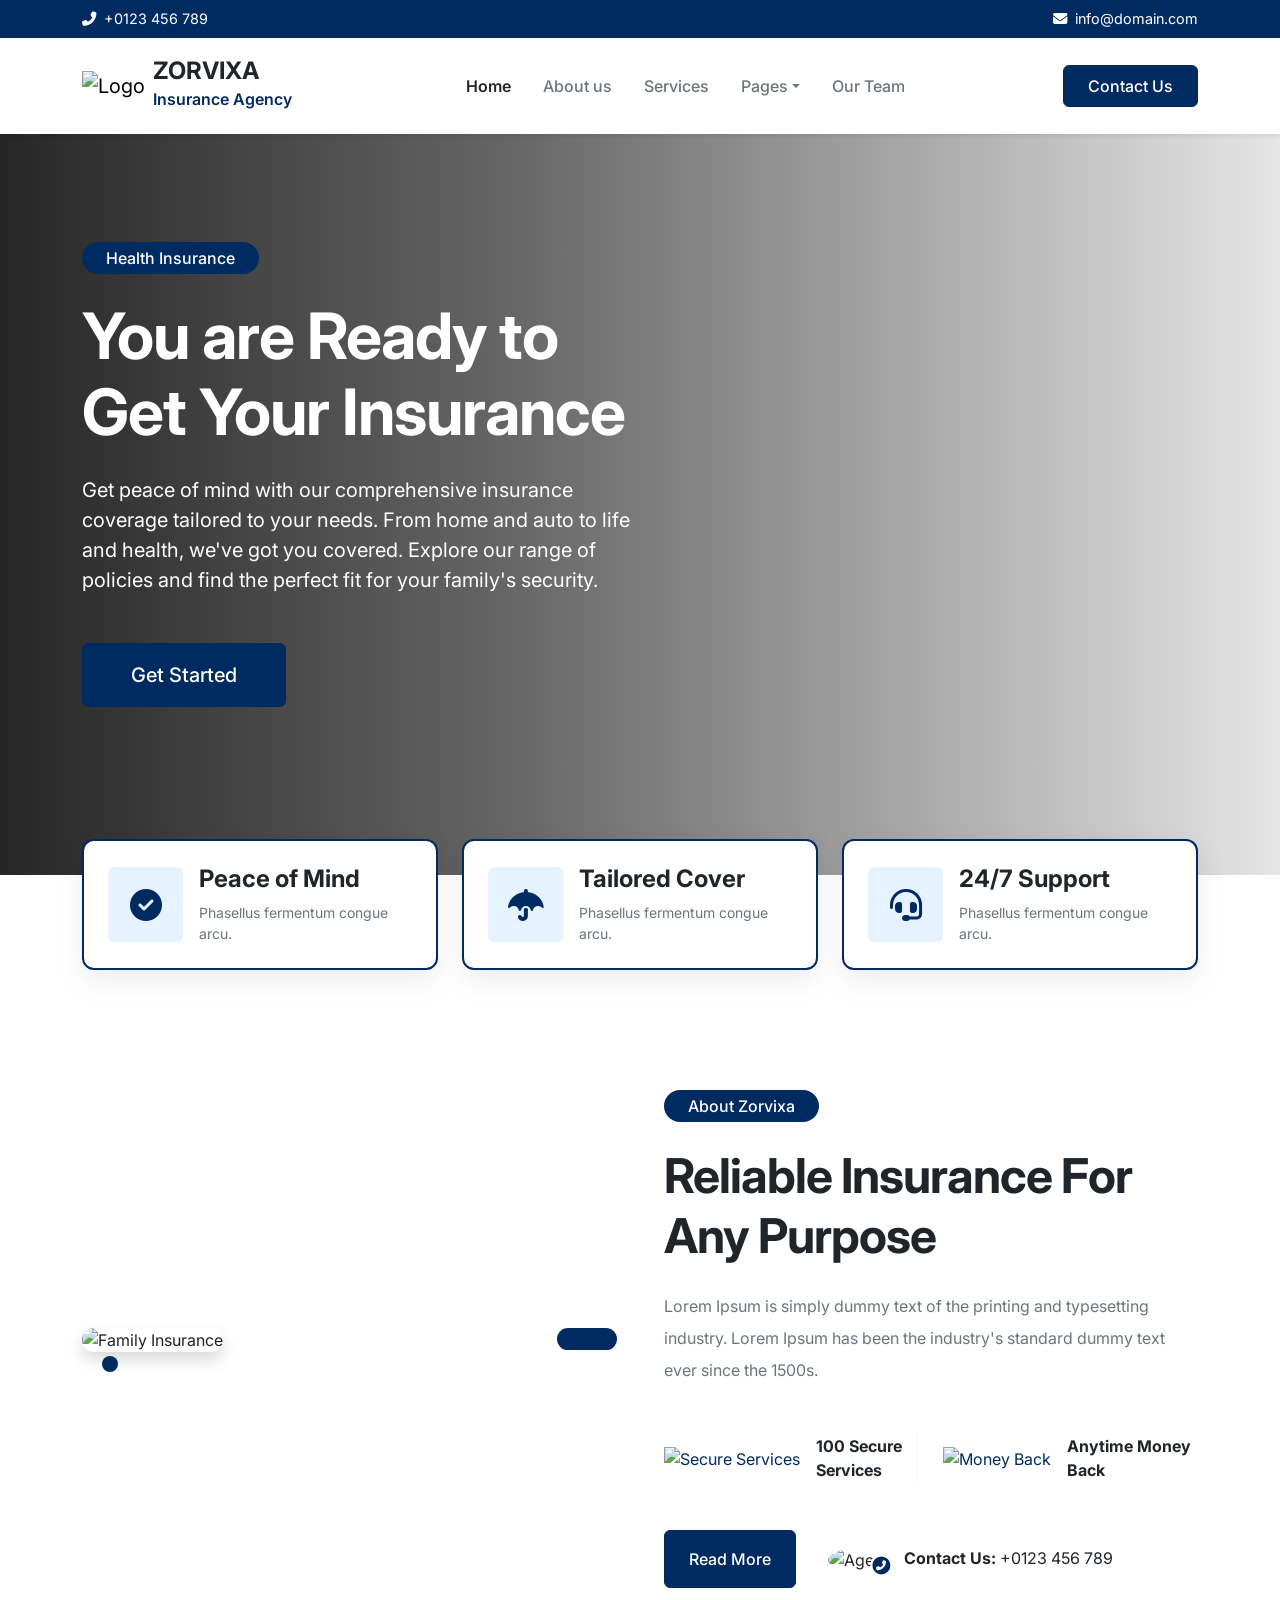
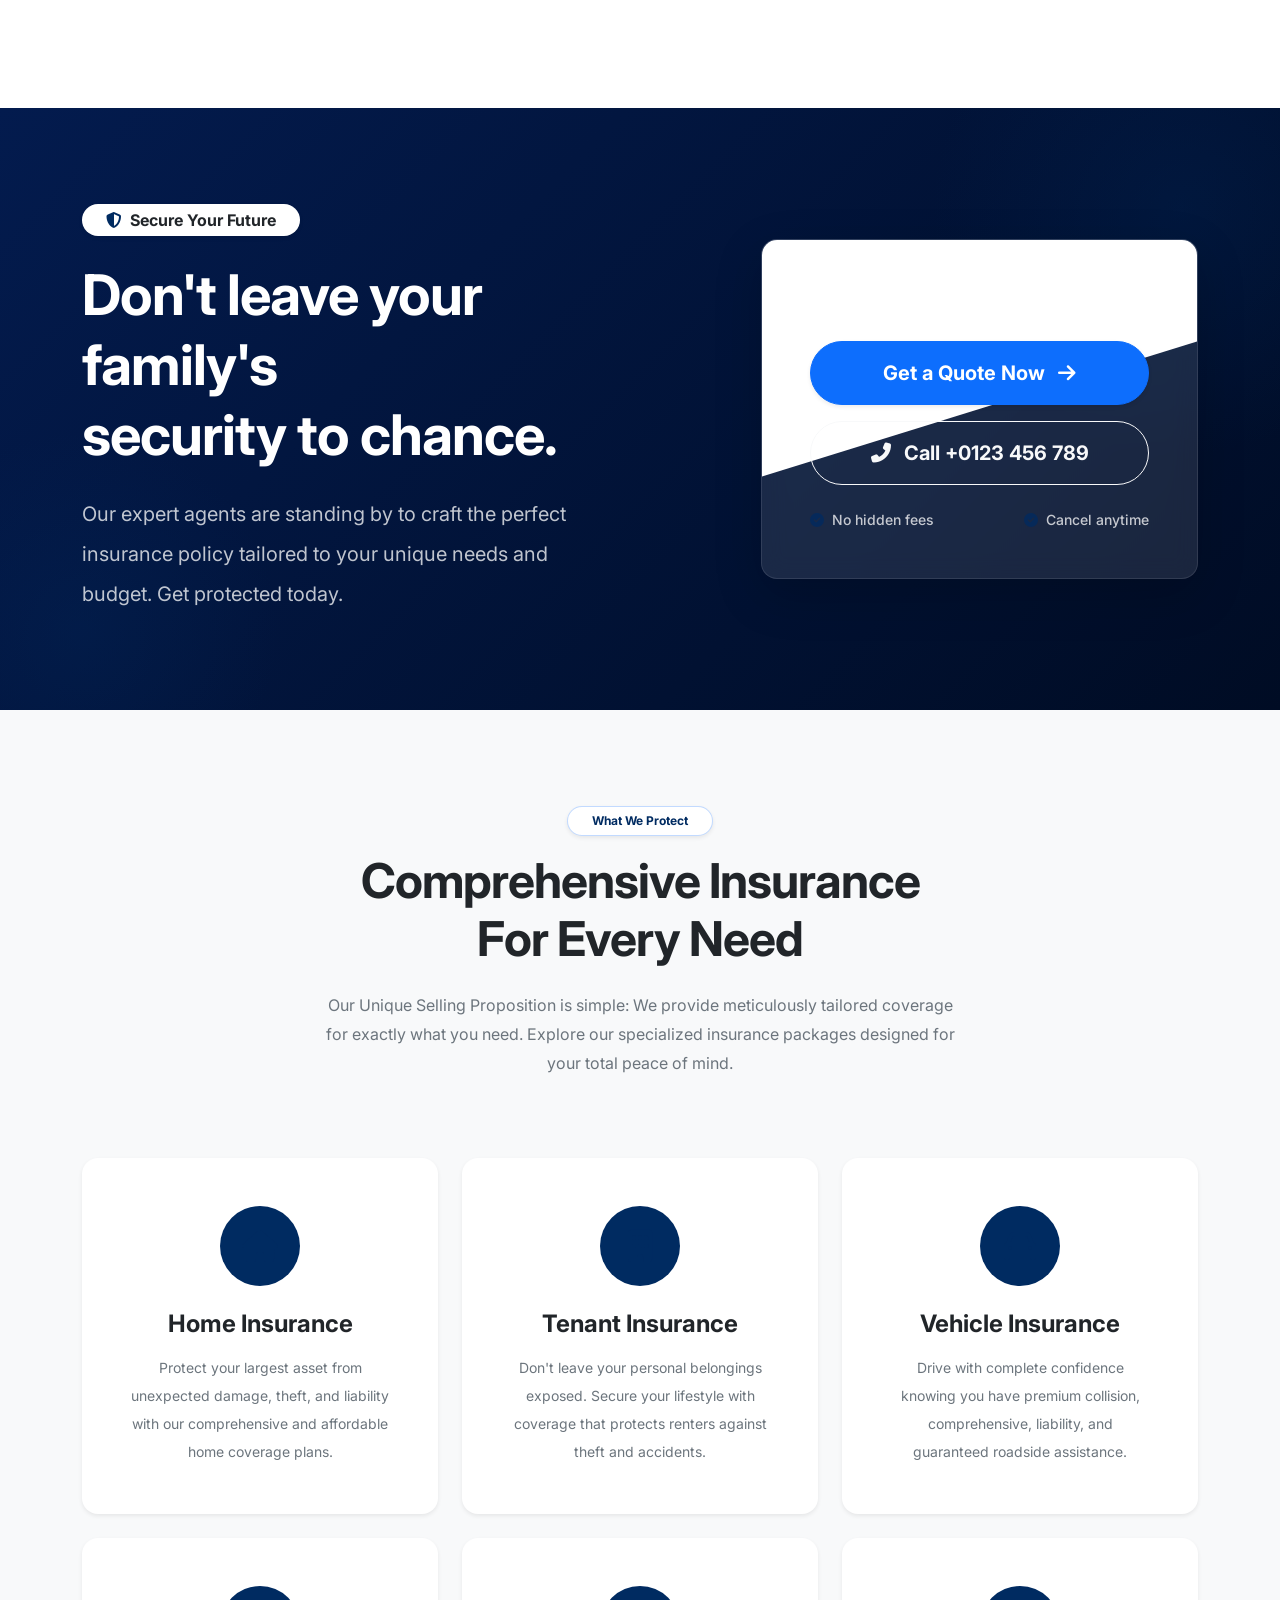
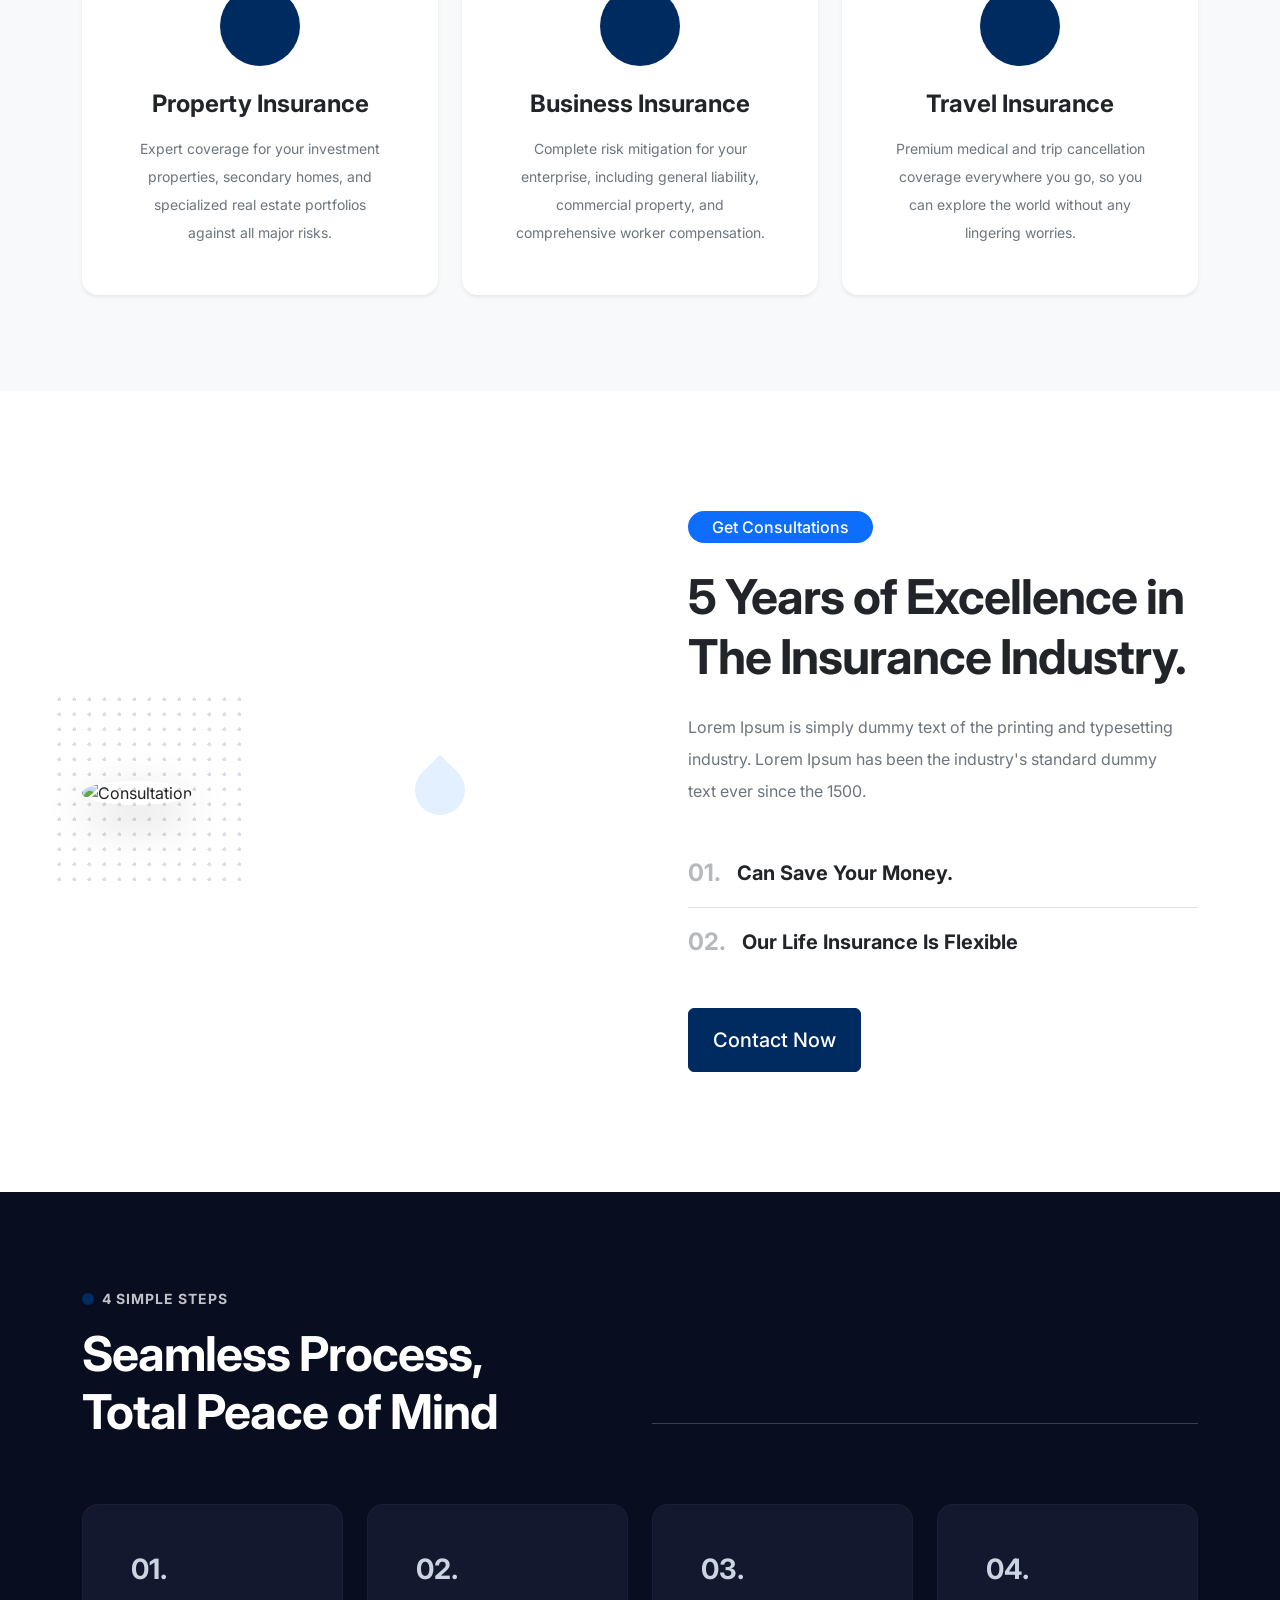
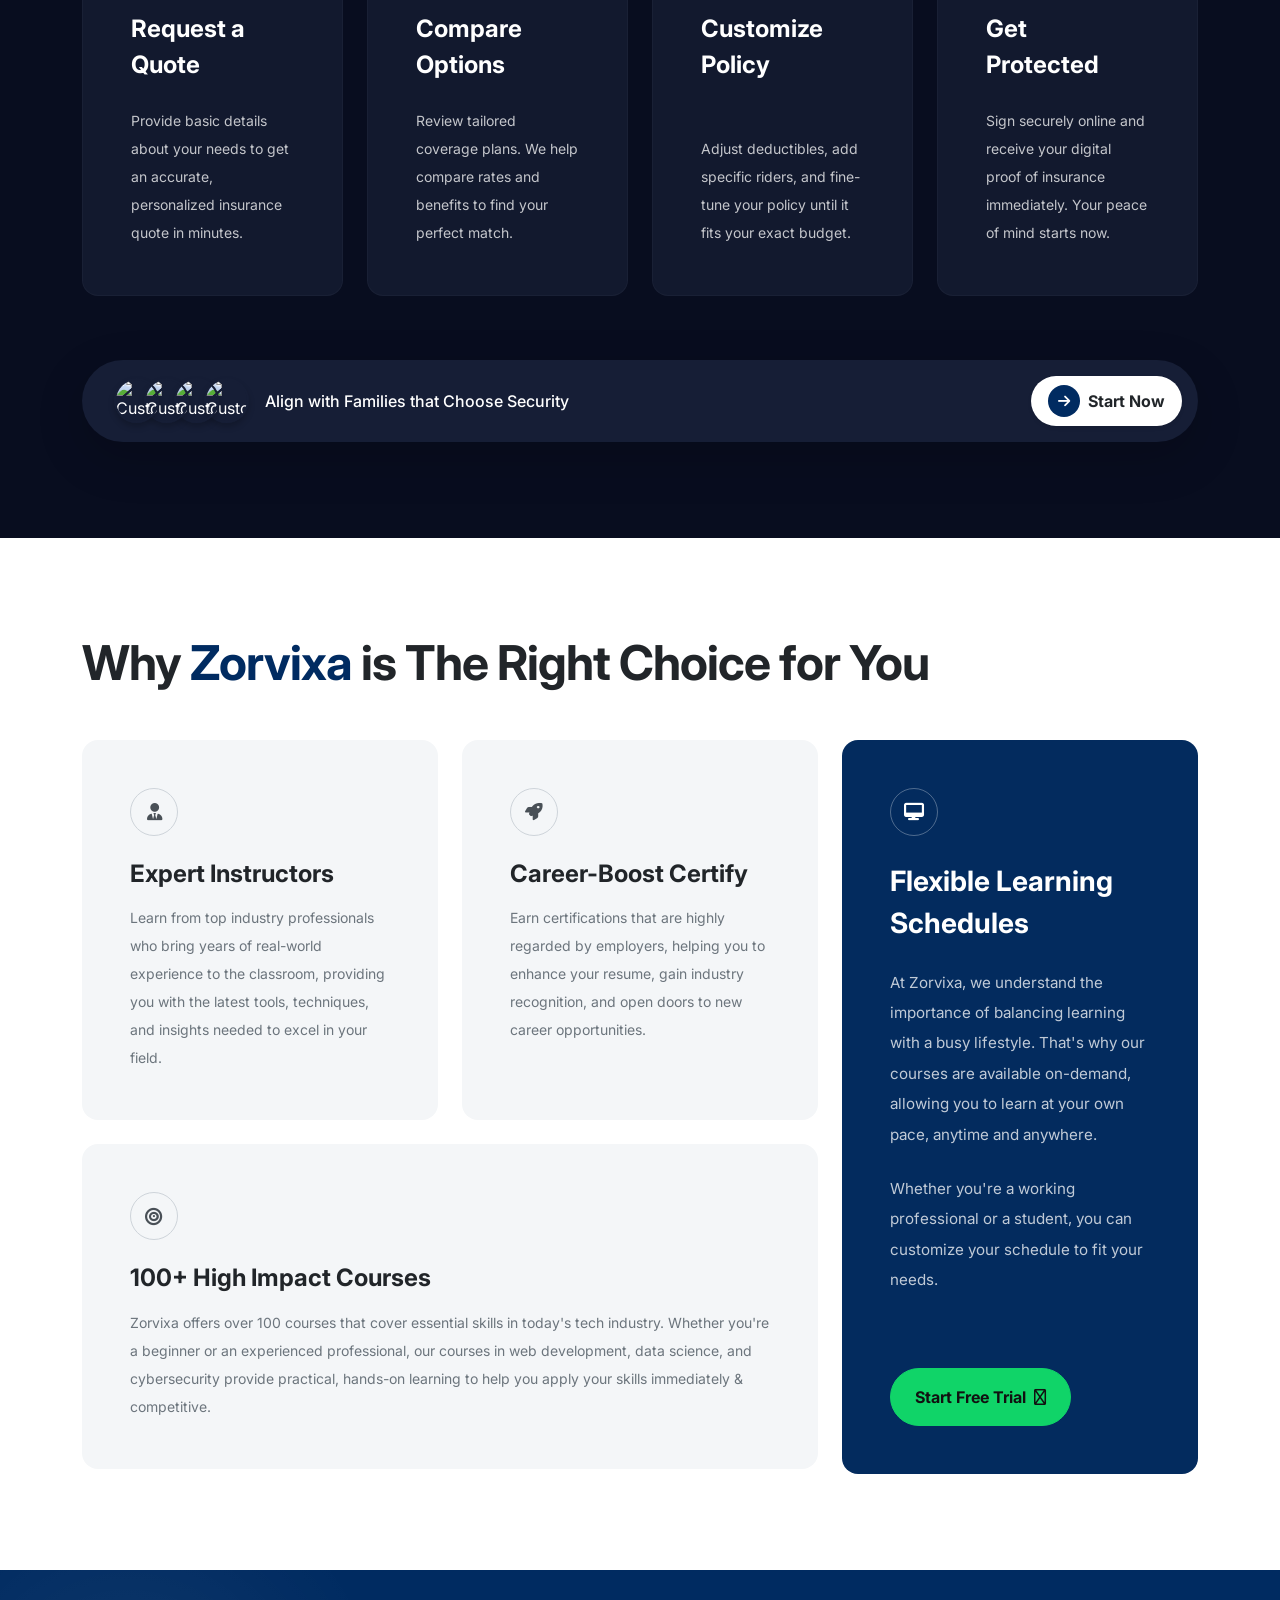
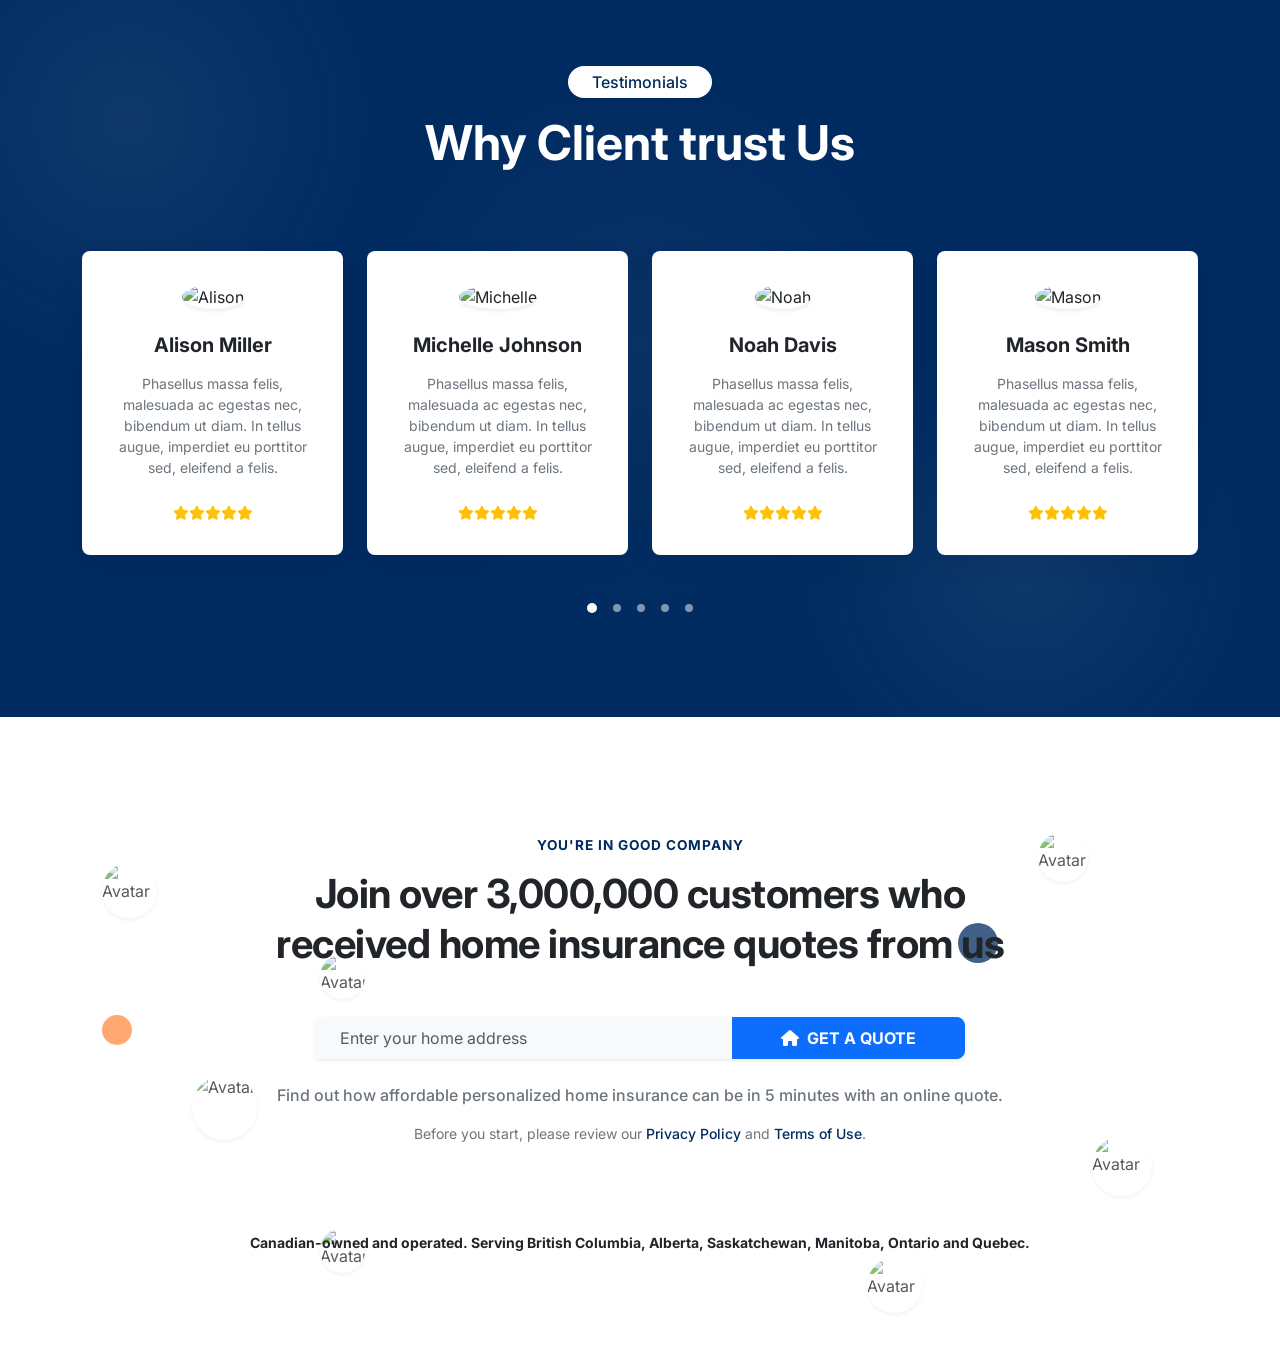
==== index.html @ 3d9f897d "-first commit" ====
<!DOCTYPE html>
<html lang="en">

<head>
    <meta charset="UTF-8">
    <meta name="viewport" content="width=device-width, initial-scale=1.0">
    <title>ZORVIXA Insurance Agency</title>
    <!-- Bootstrap CSS -->
    <link href="https://cdn.jsdelivr.net/npm/bootstrap@5.3.0/dist/css/bootstrap.min.css" rel="stylesheet">
    <!-- Font Awesome -->
    <link rel="stylesheet" href="https://cdnjs.cloudflare.com/ajax/libs/font-awesome/6.4.0/css/all.min.css">
    <!-- Custom CSS -->
    <link rel="stylesheet" href="style.css">
</head>

<body>

    <!-- Topbar -->
    <div class="topbar position-relative z-3">
        <div class="container d-flex justify-content-between align-items-center py-2">
            <div class="contact-info text-white">
                <span class="me-4"><i class="fas fa-phone-alt me-2"></i>+0123 456 789</span>
                
            </div>
            <div class="social-icons">
                <span class="text-white"><i class="fas fa-envelope me-2 text-white"></i>info@domain.com</span>
            </div>
        </div>
    </div>

    <!-- Navbar -->
    <nav class="navbar navbar-expand-lg bg-white sticky-top py-3 shadow-sm z-3">
        <div class="container">
            <a class="navbar-brand d-flex align-items-center" href="#">
                <!-- Logo Icon -->
                <div class="logo-icon me-2 position-relative">
                    <img src="https://api.iconify.design/fluent:people-community-24-filled.svg?color=%23002b61"
                        width="45" height="45" alt="Logo">
                </div>
                <div>
                    <span class="fw-bold fs-4 d-block lh-1 text-dark">ZORVIXA</span>
                    <span class="fs-6 logo-subtitle">Insurance Agency</span>
                </div>
            </a>
            <button class="navbar-toggler" type="button" data-bs-toggle="collapse" data-bs-target="#navbarNav">
                <span class="navbar-toggler-icon"></span>
            </button>
            <div class="collapse navbar-collapse" id="navbarNav">
                <ul class="navbar-nav mx-auto fw-medium">
                    <li class="nav-item px-2"><a class="nav-link text-dark fw-semibold" href="#">Home</a></li>
                    <li class="nav-item px-2"><a class="nav-link text-secondary" href="#">About us</a></li>
                    <li class="nav-item px-2"><a class="nav-link text-secondary" href="#">Services</a></li>
                    <li class="nav-item px-2 dropdown">
                        <a class="nav-link dropdown-toggle text-secondary" href="#" role="button"
                            data-bs-toggle="dropdown">Pages</a>
                    </li>
                    <li class="nav-item px-2"><a class="nav-link text-secondary" href="#">Our Team</a></li>
                </ul>
                <a href="#" class="btn btn-primary btn-custom px-4 py-2 fw-medium">Contact Us</a>
            </div>
        </div>
    </nav>

    <!-- Hero Section -->
    <header class="hero-section position-relative">
        <div class="hero-overlay position-absolute top-0 start-0 w-100 h-100 z-1"></div>
        <div class="hero-bg position-absolute top-0 start-0 w-100 h-100 z-0"
            style="background-image: url('https://images.unsplash.com/photo-1556761175-5973dc0f32d7?ixlib=rb-4.0.3&auto=format&fit=crop&w=1920&q=80'); background-size: cover; background-position: center;">
        </div>

        <div class="container h-100 d-flex align-items-center position-relative z-2">
            <div class="row w-100">
                <div class="col-lg-7 text-white py-5">
                    <span class="badge badge-custom px-4 py-2 mb-4 rounded-pill fw-medium fs-6">Health Insurance</span>
                    <h1 class="display-3 fw-bold mb-4">You are Ready to<br>Get Your Insurance</h1>
                    <p class="fs-5 mb-5 opacity-90 pe-lg-5 lh-base">Get peace of mind with our comprehensive insurance
                        coverage tailored to your needs. From home and auto to life and health, we've got you covered.
                        Explore our range of policies and find the perfect fit for your family's security.</p>
                    <a href="#" class="btn btn-primary btn-custom btn-lg px-5 py-3 fw-medium">Get Started</a>
                </div>
            </div>
        </div>
    </header>

    <!-- Feature Cards Section -->
    <section class="features-section position-relative z-3">
        <div class="container">
            <div class="row g-4">
                <div class="col-md-4">
                    <div class="card feature-card h-100 p-4 d-flex flex-row align-items-center">
                        <div class="icon-box rounded me-3 d-flex align-items-center justify-content-center">
                            <i class="fas fa-check-circle"></i>
                        </div>
                        <div>
                            <h4 class="fw-bold mb-2">Peace of Mind</h4>
                            <p class="text-secondary mb-0 small">Phasellus fermentum congue arcu.</p>
                        </div>
                    </div>
                </div>
                <div class="col-md-4">
                    <div class="card feature-card h-100 p-4 d-flex flex-row align-items-center">
                        <div class="icon-box rounded me-3 d-flex align-items-center justify-content-center">
                            <i class="fas fa-umbrella"></i>
                        </div>
                        <div>
                            <h4 class="fw-bold mb-2">Tailored Cover</h4>
                            <p class="text-secondary mb-0 small">Phasellus fermentum congue arcu.</p>
                        </div>
                    </div>
                </div>
                <div class="col-md-4">
                    <div class="card feature-card h-100 p-4 d-flex flex-row align-items-center">
                        <div class="icon-box rounded me-3 d-flex align-items-center justify-content-center">
                            <i class="fas fa-headset"></i>
                        </div>
                        <div>
                            <h4 class="fw-bold mb-2">24/7 Support</h4>
                            <p class="text-secondary mb-0 small">Phasellus fermentum congue arcu.</p>
                        </div>
                    </div>
                </div>
            </div>
        </div>
    </section>



    <!-- About Section -->
    <section class="about-section py-5 my-5 position-relative z-1">
        <div class="container py-4">
            <div class="row align-items-center">
                <!-- Image Column -->
                <div class="col-lg-6 mb-5 mb-lg-0 pe-lg-5">
                    <div class="about-img-wrapper position-relative">
                        <!-- Decorative Shapes -->
                        <div class="shape-circle position-absolute z-3"></div>
                        <div class="shape-rectangle position-absolute z-0"></div>
                        <!-- Main Image -->
                        <img src="https://images.unsplash.com/photo-1600880292203-757bb62b4baf?ixlib=rb-4.0.3&auto=format&fit=crop&w=800&q=80"
                            alt="Family Insurance"
                            class="img-fluid rounded-4 position-relative z-2 shadow w-100 object-fit-cover"
                            style="height: 500px;">
                    </div>
                </div>
                <!-- Content Column -->
                <div class="col-lg-6 ps-lg-4">
                    <span class="badge badge-custom px-4 py-2 mb-4 rounded-pill fw-medium fs-6">About Zorvixa</span>
                    <h2 class="display-5 fw-bold mb-4 text-dark lh-sm" style="letter-spacing: -1px;">Reliable Insurance
                        For<br>Any Purpose</h2>
                    <p class="text-secondary mb-5 fs-6 lh-lg pe-lg-4">Lorem Ipsum is simply dummy text of the printing
                        and typesetting industry. Lorem Ipsum has been the industry's standard dummy text ever since the
                        1500s.</p>

                    <div class="row mb-5 g-4">
                        <div class="col-sm-6 d-flex align-items-center">
                            <div class="about-icon me-3 text-primary">
                                <img src="https://api.iconify.design/ph:umbrella-light.svg?color=%23002b61" width="50"
                                    height="50" alt="Secure Services">
                            </div>
                            <h5 class="fw-bold mb-0 fs-6 lh-base text-dark">100 Secure<br>Services</h5>
                        </div>
                        <div class="col-sm-6 d-flex align-items-center position-relative">
                            <!-- vertical line separator -->
                            <div class="d-none d-sm-block position-absolute bg-light"
                                style="width: 2px; height: 100%; left: -15px; top: 0;"></div>
                            <div class="about-icon me-3 text-primary">
                                <img src="https://api.iconify.design/ph:hand-coins-light.svg?color=%23002b61" width="50"
                                    height="50" alt="Money Back">
                            </div>
                            <h5 class="fw-bold mb-0 fs-6 lh-base text-dark">Anytime Money<br>Back</h5>
                        </div>
                    </div>

                    <div class="d-flex align-items-center flex-wrap mt-2">
                        <a href="#" class="btn btn-primary btn-custom px-4 py-3 fw-medium me-4 mb-3 mb-sm-0">Read
                            More</a>
                        <div class="contact-agent d-flex align-items-center mb-3 mb-sm-0 px-2">
                            <div class="agent-avatar position-relative me-3">
                                <img src="https://images.unsplash.com/photo-1560250097-0b93528c311a?ixlib=rb-4.0.3&auto=format&fit=crop&w=100&q=80"
                                    alt="Agent" class="rounded-circle object-fit-cover" width="50" height="50">
                                <span
                                    class="position-absolute bottom-0 end-0 bg-primary text-white rounded-circle d-flex align-items-center justify-content-center border border-white border-2"
                                    style="width: 22px; height: 22px; font-size: 10px; transform: translate(20%, 20%);">
                                    <i class="fas fa-phone-alt"></i>
                                </span>
                            </div>
                            <div>
                                <h6 class="fw-bold text-dark mb-0 fs-6">Contact Us: <span class="fw-normal">+0123 456
                                        789</span></h6>
                            </div>
                        </div>
                    </div>
                </div>
            </div>
        </div>
    </section>

    <!-- Agency Custom CTA Section -->
    <section class="agency-cta py-5 position-relative z-1 overflow-hidden" style="background: linear-gradient(135deg, #031b4e 0%, #000c24 100%);">
        <!-- Abstract Shapes -->
        <div class="position-absolute top-0 end-0 opacity-25" style="width: 500px; height: 500px; background: radial-gradient(circle, var(--primary-color) 0%, transparent 70%); transform: translate(30%, -30%);"></div>
        <div class="position-absolute bottom-0 start-0 opacity-25" style="width: 400px; height: 400px; background: radial-gradient(circle, var(--primary-color) 0%, transparent 70%); transform: translate(-30%, 30%);"></div>
        
        <div class="container py-lg-5 position-relative z-1">
            <div class="row align-items-center justify-content-between g-5">
                <!-- Left Text Column -->
                <div class="col-lg-6 text-center text-lg-start">
                    <span class="badge bg-white text-dark px-4 py-2 rounded-pill fw-bold mb-4 fs-6 shadow-sm">
                        <i class="fas fa-shield-alt text-primary me-2"></i>Secure Your Future
                    </span>
                    <h2 class="display-4 fw-bold text-white mb-4 lh-sm" style="letter-spacing: -1px;">Don't leave your family's<br>security to chance.</h2>
                    <p class="fs-5 text-white opacity-75 mb-0 lh-lg" style="max-width: 600px; margin: 0 auto;">Our expert agents are standing by to craft the perfect insurance policy tailored to your unique needs and budget. Get protected today.</p>
                </div>
                
                <!-- Right Action Card -->
                <div class="col-lg-5">
                    <div class="bg-white bg-opacity-10 p-4 p-md-5 rounded-4 border border-white border-opacity-10 backdrop-blur shadow-lg position-relative overflow-hidden">
                        <!-- Glass shine effect -->
                        <div class="position-absolute top-0 start-0 w-100 h-100 bg-white opacity-10" style="clip-path: polygon(0 0, 100% 0, 100% 30%, 0 70%);"></div>
                        
                        <div class="position-relative z-1">
                            <h4 class="fw-bold text-white mb-4 text-center text-lg-start">Start your free quote</h4>
                            <div class="d-grid gap-3">
                                <a href="#" class="btn btn-primary btn-lg rounded-pill fw-bold py-3 shadow-sm hover-lift">
                                    Get a Quote Now <i class="fas fa-arrow-right ms-2"></i>
                                </a>
                                <a href="#" class="btn btn-outline-light btn-lg rounded-pill fw-bold py-3 hover-lift">
                                    <i class="fas fa-phone-alt me-2"></i> Call +0123 456 789
                                </a>
                            </div>
                            <div class="d-flex justify-content-center justify-content-lg-between align-items-center mt-4 gap-3 flex-wrap text-white opacity-75 small fw-medium">
                                <span><i class="fas fa-check-circle text-primary me-1"></i> No hidden fees</span>
                                <span><i class="fas fa-check-circle text-primary me-1"></i> Cancel anytime</span>
                            </div>
                        </div>
                    </div>
                </div>
            </div>
        </div>
    </section>

    <!-- USP / Comprehensive Coverage Section -->
    <section class="usp-section py-5 bg-light position-relative">
        <div class="container py-5">
            <div class="text-center mb-5 pb-3">
                <span class="badge bg-white text-primary px-4 py-2 mb-3 rounded-pill fw-bold border border-primary border-opacity-25 shadow-sm">What We Protect</span>
                <h2 class="display-5 fw-bold text-dark mb-4" style="letter-spacing: -1px;">Comprehensive Insurance<br>For Every Need</h2>
                <p class="text-secondary mx-auto" style="max-width: 650px; line-height: 1.8;">Our Unique Selling Proposition is simple: We provide meticulously tailored coverage for exactly what you need. Explore our specialized insurance packages designed for your total peace of mind.</p>
            </div>
            
            <div class="row g-4">
                <!-- Home -->
                <div class="col-lg-4 col-md-6">
                    <div class="card usp-card border-0 text-center p-4 p-xl-5 h-100 rounded-4 shadow-sm hover-lift">
                        <div class="usp-icon-wrapper mx-auto mb-4 bg-primary bg-opacity-10 text-primary rounded-circle d-flex align-items-center justify-content-center" style="width: 80px; height: 80px;">
                            <i class="fas fa-home fa-2x"></i>
                        </div>
                        <h4 class="fw-bold mb-3 text-dark">Home Insurance</h4>
                        <p class="text-secondary small mb-0 lh-lg">Protect your largest asset from unexpected damage, theft, and liability with our comprehensive and affordable home coverage plans.</p>
                    </div>
                </div>
                <!-- Tenant -->
                <div class="col-lg-4 col-md-6">
                    <div class="card usp-card border-0 text-center p-4 p-xl-5 h-100 rounded-4 shadow-sm hover-lift">
                        <div class="usp-icon-wrapper mx-auto mb-4 bg-primary bg-opacity-10 text-primary rounded-circle d-flex align-items-center justify-content-center" style="width: 80px; height: 80px;">
                            <i class="fas fa-building fa-2x"></i>
                        </div>
                        <h4 class="fw-bold mb-3 text-dark">Tenant Insurance</h4>
                        <p class="text-secondary small mb-0 lh-lg">Don't leave your personal belongings exposed. Secure your lifestyle with coverage that protects renters against theft and accidents.</p>
                    </div>
                </div>
                <!-- Vehicle -->
                <div class="col-lg-4 col-md-6">
                    <div class="card usp-card border-0 text-center p-4 p-xl-5 h-100 rounded-4 shadow-sm hover-lift">
                        <div class="usp-icon-wrapper mx-auto mb-4 bg-primary bg-opacity-10 text-primary rounded-circle d-flex align-items-center justify-content-center" style="width: 80px; height: 80px;">
                            <i class="fas fa-car fa-2x"></i>
                        </div>
                        <h4 class="fw-bold mb-3 text-dark">Vehicle Insurance</h4>
                        <p class="text-secondary small mb-0 lh-lg">Drive with complete confidence knowing you have premium collision, comprehensive, liability, and guaranteed roadside assistance.</p>
                    </div>
                </div>
                <!-- Property -->
                <div class="col-lg-4 col-md-6">
                    <div class="card usp-card border-0 text-center p-4 p-xl-5 h-100 rounded-4 shadow-sm hover-lift">
                        <div class="usp-icon-wrapper mx-auto mb-4 bg-primary bg-opacity-10 text-primary rounded-circle d-flex align-items-center justify-content-center" style="width: 80px; height: 80px;">
                            <i class="fas fa-city fa-2x"></i>
                        </div>
                        <h4 class="fw-bold mb-3 text-dark">Property Insurance</h4>
                        <p class="text-secondary small mb-0 lh-lg">Expert coverage for your investment properties, secondary homes, and specialized real estate portfolios against all major risks.</p>
                    </div>
                </div>
                <!-- Business -->
                <div class="col-lg-4 col-md-6">
                    <div class="card usp-card border-0 text-center p-4 p-xl-5 h-100 rounded-4 shadow-sm hover-lift">
                        <div class="usp-icon-wrapper mx-auto mb-4 bg-primary bg-opacity-10 text-primary rounded-circle d-flex align-items-center justify-content-center" style="width: 80px; height: 80px;">
                            <i class="fas fa-briefcase fa-2x"></i>
                        </div>
                        <h4 class="fw-bold mb-3 text-dark">Business Insurance</h4>
                        <p class="text-secondary small mb-0 lh-lg">Complete risk mitigation for your enterprise, including general liability, commercial property, and comprehensive worker compensation.</p>
                    </div>
                </div>
                <!-- Travel -->
                <div class="col-lg-4 col-md-6">
                    <div class="card usp-card border-0 text-center p-4 p-xl-5 h-100 rounded-4 shadow-sm hover-lift">
                        <div class="usp-icon-wrapper mx-auto mb-4 bg-primary bg-opacity-10 text-primary rounded-circle d-flex align-items-center justify-content-center" style="width: 80px; height: 80px;">
                            <i class="fas fa-plane fa-2x"></i>
                        </div>
                        <h4 class="fw-bold mb-3 text-dark">Travel Insurance</h4>
                        <p class="text-secondary small mb-0 lh-lg">Premium medical and trip cancellation coverage everywhere you go, so you can explore the world without any lingering worries.</p>
                    </div>
                </div>
            </div>
        </div>
    </section>

    <!-- Excellence Section -->
    <section class="excellence-section py-5 my-5 position-relative z-1">
        <div class="container py-4">
            <div class="row align-items-center">
                <!-- Images Column -->
                <div
                    class="col-lg-6 mb-5 mb-lg-0 pe-lg-5 position-relative d-flex justify-content-center justify-content-lg-start">
                    <!-- Setup image group container -->
                    <div class="position-relative" style="width: 450px; max-width: 100%;">
                        <!-- Dot Pattern Background -->
                        <div class="dot-pattern position-absolute z-0"
                            style="left: -30px; top: 50%; height: 200px; width: 200px; transform: translateY(-50%);">
                        </div>

                        <!-- Main Image -->
                        <img src="https://images.unsplash.com/photo-1573497620053-ea5300f94f21?ixlib=rb-4.0.3&auto=format&fit=crop&w=800&q=80"
                            alt="Consultation" class="excellence-img-main position-relative z-1 shadow-lg">

                        <!-- Overlapping Wedge -->
                        <div class="excellence-wedge-wrapper z-2">
                            <div class="excellence-wedge-inner">
                                <img src="https://images.unsplash.com/photo-1543269865-cbf427effbad?ixlib=rb-4.0.3&auto=format&fit=crop&w=800&q=80"
                                    alt="Family" class="excellence-wedge-img">
                            </div>
                        </div>

                        <!-- Accent Blob -->
                        <div class="excellence-accent-blob z-3"></div>
                    </div>
                </div>

                <!-- Content Column -->
                <div class="col-lg-6 ps-lg-5 mt-5 mt-lg-0">
                    <span
                        class="badge badge-custom px-4 py-2 mb-4 rounded-pill fw-medium fs-6 text-white text-bg-primary">Get
                        Consultations</span>
                    <h2 class="display-5 fw-bold mb-4 text-dark lh-sm" style="letter-spacing: -1px;">5 Years of
                        Excellence in<br>The Insurance Industry.</h2>
                    <p class="text-secondary mb-5 fs-6 lh-lg pe-lg-4">Lorem Ipsum is simply dummy text of the printing
                        and typesetting industry. Lorem Ipsum has been the industry's standard dummy text ever since the
                        1500.</p>

                    <div class="excellence-list mb-5">
                        <div class="d-flex align-items-center mb-3 pb-3 border-bottom">
                            <span class="fs-4 fw-bold text-secondary opacity-50 me-3">01.</span>
                            <h5 class="fw-bold mb-0 text-dark">Can Save Your Money.</h5>
                        </div>
                        <div class="d-flex align-items-center mb-3">
                            <span class="fs-4 fw-bold text-secondary opacity-50 me-3">02.</span>
                            <h5 class="fw-bold mb-0 text-dark">Our Life Insurance Is Flexible</h5>
                        </div>
                    </div>

                    <a href="#" class="btn btn-primary btn-custom btn-lg px-4 py-3 fw-medium">Contact Now</a>
                </div>
            </div>
        </div>
    </section>

    <!-- Our Process Section -->
    <section class="process-section py-5 mt-4" style="background-color: #080d1f; color: white;">
        <div class="container py-lg-5">
            <!-- Header -->
            <div class="row align-items-end mb-5 pb-3">
                <div class="col-md-7 col-lg-6">
                    <div class="d-flex align-items-center mb-3">
                        <span class="rounded-circle bg-primary me-2 shadow-sm" style="width: 12px; height: 12px;"></span>
                        <span class="text-uppercase text-white opacity-75 small fw-bold" style="letter-spacing: 1px;">4 Simple Steps</span>
                    </div>
                    <h2 class="display-5 fw-bold text-white mb-0" style="letter-spacing: -1px; line-height: 1.2;">Seamless Process,<br>Total Peace of Mind</h2>
                </div>
                <div class="col-md-5 col-lg-6 d-none d-md-block pb-3">
                    <div class="w-100" style="height: 1px; background-color: rgba(255,255,255,0.2);"></div>
                </div>
            </div>

            <!-- Process Cards -->
            <div class="row g-4 mb-5 pb-lg-3">
                <!-- Step 1 -->
                <div class="col-lg-3 col-md-6">
                    <div class="process-card h-100 p-4 p-xl-5 d-flex flex-column rounded-4" style="background-color: #12192e; min-height: 350px;">
                        <h3 class="fw-bold mb-4" style="color: #cbd5e1;">01.</h3>
                        <h4 class="fw-bold text-white mb-4 lh-base fs-4">Request a<br>Quote</h4>
                        <p class="text-white opacity-75 small lh-lg mt-auto mb-0">Provide basic details about your needs to get an accurate, personalized insurance quote in minutes.</p>
                    </div>
                </div>
                <!-- Step 2 -->
                <div class="col-lg-3 col-md-6">
                    <div class="process-card h-100 p-4 p-xl-5 d-flex flex-column rounded-4" style="background-color: #12192e; min-height: 350px;">
                        <h3 class="fw-bold mb-4" style="color: #cbd5e1;">02.</h3>
                        <h4 class="fw-bold text-white mb-4 lh-base fs-4">Compare<br>Options</h4>
                        <p class="text-white opacity-75 small lh-lg mt-auto mb-0">Review tailored coverage plans. We help compare rates and benefits to find your perfect match.</p>
                    </div>
                </div>
                <!-- Step 3 -->
                <div class="col-lg-3 col-md-6">
                    <div class="process-card h-100 p-4 p-xl-5 d-flex flex-column rounded-4" style="background-color: #12192e; min-height: 350px;">
                        <h3 class="fw-bold mb-4" style="color: #cbd5e1;">03.</h3>
                        <h4 class="fw-bold text-white mb-4 lh-base fs-4">Customize<br>Policy</h4>
                        <p class="text-white opacity-75 small lh-lg mt-auto mb-0">Adjust deductibles, add specific riders, and fine-tune your policy until it fits your exact budget.</p>
                    </div>
                </div>
                <!-- Step 4 -->
                <div class="col-lg-3 col-md-6">
                    <div class="process-card h-100 p-4 p-xl-5 d-flex flex-column rounded-4" style="background-color: #12192e; min-height: 350px;">
                        <h3 class="fw-bold mb-4" style="color: #cbd5e1;">04.</h3>
                        <h4 class="fw-bold text-white mb-4 lh-base fs-4">Get<br>Protected</h4>
                        <p class="text-white opacity-75 small lh-lg mt-auto mb-0">Sign securely online and receive your digital proof of insurance immediately. Your peace of mind starts now.</p>
                    </div>
                </div>
            </div>

            <!-- Footer Pill -->
            <div class="process-footer p-3 ps-sm-4 d-flex flex-column flex-sm-row align-items-center justify-content-between shadow-lg" style="background-color: #161e36;">
                <div class="d-flex align-items-center mb-4 mb-sm-0 flex-wrap justify-content-center">
                    <div class="avatar-stack d-flex me-3 ms-2 mb-2 mb-sm-0">
                        <img src="https://images.unsplash.com/photo-1534528741775-53994a69daeb?ixlib=rb-4.0.3&auto=format&fit=crop&w=100&q=80" alt="Customer" class="rounded-circle border border-2 object-fit-cover" style="width: 45px; height: 45px; border-color: #161e36 !important; position: relative; z-index: 4;">
                        <img src="https://images.unsplash.com/photo-1506794778202-cad84cf45f1d?ixlib=rb-4.0.3&auto=format&fit=crop&w=100&q=80" alt="Customer" class="rounded-circle border border-2 object-fit-cover" style="width: 45px; height: 45px; border-color: #161e36 !important; position: relative; z-index: 3; margin-left: -15px;">
                        <img src="https://images.unsplash.com/photo-1573496359142-b8d87734a5a2?ixlib=rb-4.0.3&auto=format&fit=crop&w=100&q=80" alt="Customer" class="rounded-circle border border-2 object-fit-cover" style="width: 45px; height: 45px; border-color: #161e36 !important; position: relative; z-index: 2; margin-left: -15px;">
                        <img src="https://images.unsplash.com/photo-1494790108377-be9c29b29330?ixlib=rb-4.0.3&auto=format&fit=crop&w=100&q=80" alt="Customer" class="rounded-circle border border-2 object-fit-cover" style="width: 45px; height: 45px; border-color: #161e36 !important; position: relative; z-index: 1; margin-left: -15px;">
                    </div>
                    <span class="text-white fw-medium m-0 fs-6">Align with Families that Choose Security</span>
                </div>
                <a href="#" class="btn btn-white bg-white text-dark rounded-pill fw-bold px-3 py-2 d-inline-flex align-items-center process-btn shadow-sm" style="white-space: nowrap;">
                    <span class="bg-primary text-white rounded-circle d-flex align-items-center justify-content-center me-2" style="width: 32px; height: 32px;">
                        <i class="fas fa-arrow-right small"></i>
                    </span> 
                    Start Now
                </a>
            </div>
        </div>
    </section>

    <!-- Compound Section: Why Choose Us & Testimonials -->
    <div class="why-choose-testimonials bg-white">
        
        <!-- Why Choose Us Re-designed -->
        <section class="why-choose-section py-5 bg-white">
            <div class="container py-lg-5">
                <div class="mb-5 text-center text-md-start">
                    <h2 class="display-5 fw-bold text-dark" style="letter-spacing: -1px;">Why <span class="text-primary">Zorvixa</span> is The Right Choice for You</h2>
                </div>
                
                <div class="row g-4">
                    <!-- Left Side (Grid) -->
                    <div class="col-lg-8">
                        <div class="row g-4 h-100">
                            <!-- Card 1 -->
                            <div class="col-md-6">
                                <div class="card h-100 border-0 rounded-4 feature-card-light p-4 p-lg-5">
                                    <div class="icon-outline mb-4">
                                        <i class="fas fa-user-tie"></i>
                                    </div>
                                    <h4 class="fw-bold mb-3 text-dark">Expert Instructors</h4>
                                    <p class="text-secondary mb-0 lh-lg small">Learn from top industry professionals who bring years of real-world experience to the classroom, providing you with the latest tools, techniques, and insights needed to excel in your field.</p>
                                </div>
                            </div>
                            <!-- Card 2 -->
                            <div class="col-md-6">
                                <div class="card h-100 border-0 rounded-4 feature-card-light p-4 p-lg-5">
                                    <div class="icon-outline mb-4">
                                        <i class="fas fa-rocket"></i>
                                    </div>
                                    <h4 class="fw-bold mb-3 text-dark">Career-Boost Certify</h4>
                                    <p class="text-secondary mb-0 lh-lg small">Earn certifications that are highly regarded by employers, helping you to enhance your resume, gain industry recognition, and open doors to new career opportunities.</p>
                                </div>
                            </div>
                            <!-- Card 3 -->
                            <div class="col-12">
                                <div class="card h-100 border-0 rounded-4 feature-card-light p-4 p-lg-5">
                                    <div class="icon-outline mb-4">
                                        <i class="fas fa-bullseye"></i>
                                    </div>
                                    <h4 class="fw-bold mb-3 text-dark">100+ High Impact Courses</h4>
                                    <p class="text-secondary mb-0 lh-lg small">Zorvixa offers over 100 courses that cover essential skills in today's tech industry. Whether you're a beginner or an experienced professional, our courses in web development, data science, and cybersecurity provide practical, hands-on learning to help you apply your skills immediately & competitive.</p>
                                </div>
                            </div>
                        </div>
                    </div>
                    
                    <!-- Right Side (Tall Card) -->
                    <div class="col-lg-4">
                        <div class="card h-100 border-0 rounded-4 feature-card-dark p-4 p-lg-5 text-white">
                            <div class="icon-outline icon-outline-light mb-4">
                                <i class="fas fa-desktop"></i>
                            </div>
                            <h3 class="fw-bold mb-4 lh-base text-white">Flexible Learning<br>Schedules</h3>
                            
                            <p class="text-white opacity-75 mb-4 lh-lg" style="font-size: 0.95rem;">At Zorvixa, we understand the importance of balancing learning with a busy lifestyle. That's why our courses are available on-demand, allowing you to learn at your own pace, anytime and anywhere.</p>
                            
                            <p class="text-white opacity-75 mb-5 lh-lg" style="font-size: 0.95rem;">Whether you're a working professional or a student, you can customize your schedule to fit your needs.</p>
                            
                            <div class="mt-auto pt-4">
                                <a href="#" class="btn btn-bright-green fw-bold rounded-pill px-4 py-3 d-inline-flex align-items-center">
                                    Start Free Trial <i class="fas fa-arrow-right ms-2 fw-normal"></i>
                                </a>
                            </div>
                        </div>
                    </div>
                </div>
            </div>
        </section>

        <!-- Testimonials Section -->
        <section class="testimonials-section py-5 position-relative bg-primary">
            <div class="position-absolute top-0 start-0 w-100 h-100 z-0 bg-pattern-blue"></div>
            
            <div class="container position-relative z-1 py-5">
                <div class="text-center mb-5 pb-2">
                    <span
                        class="badge bg-white text-primary px-4 py-2 mb-3 rounded-pill fw-medium fs-6 shadow-sm">Testimonials</span>
                    <h2 class="display-5 fw-bold text-white mb-4">Why Client trust Us</h2>
                </div>

                <div class="row g-4 mb-5">
                    <!-- Testimonial 1 -->
                    <div class="col-lg-3 col-md-6">
                        <div class="card testimonial-card border-0 h-100 rounded-3 text-center p-4">
                            <div class="mb-4 mt-2">
                                <img src="https://images.unsplash.com/photo-1438761681033-6461ffad8d80?ixlib=rb-4.0.3&auto=format&fit=crop&w=150&q=80"
                                    alt="Alison" class="rounded-circle object-fit-cover shadow-sm testimonial-avatar">
                            </div>
                            <h5 class="fw-bold mb-3 text-dark">Alison Miller</h5>
                            <p class="text-secondary small mb-4 lh-base">Phasellus massa felis, malesuada ac egestas
                                nec, bibendum ut diam. In tellus augue, imperdiet eu porttitor sed, eleifend a felis.
                            </p>
                            <div class="text-warning small mt-auto pb-2">
                                <i class="fas fa-star"></i><i class="fas fa-star"></i><i class="fas fa-star"></i><i
                                    class="fas fa-star"></i><i class="fas fa-star"></i>
                            </div>
                        </div>
                    </div>
                    <!-- Testimonial 2 -->
                    <div class="col-lg-3 col-md-6">
                        <div class="card testimonial-card border-0 h-100 rounded-3 text-center p-4">
                            <div class="mb-4 mt-2">
                                <img src="https://images.unsplash.com/photo-1472099645785-5658abf4ff4e?ixlib=rb-4.0.3&auto=format&fit=crop&w=150&q=80"
                                    alt="Michelle" class="rounded-circle object-fit-cover shadow-sm testimonial-avatar">
                            </div>
                            <h5 class="fw-bold mb-3 text-dark">Michelle Johnson</h5>
                            <p class="text-secondary small mb-4 lh-base">Phasellus massa felis, malesuada ac egestas
                                nec, bibendum ut diam. In tellus augue, imperdiet eu porttitor sed, eleifend a felis.
                            </p>
                            <div class="text-warning small mt-auto pb-2">
                                <i class="fas fa-star"></i><i class="fas fa-star"></i><i class="fas fa-star"></i><i
                                    class="fas fa-star"></i><i class="fas fa-star"></i>
                            </div>
                        </div>
                    </div>
                    <!-- Testimonial 3 -->
                    <div class="col-lg-3 col-md-6">
                        <div class="card testimonial-card border-0 h-100 rounded-3 text-center p-4">
                            <div class="mb-4 mt-2">
                                <img src="https://images.unsplash.com/photo-1500648767791-00dcc994a43e?ixlib=rb-4.0.3&auto=format&fit=crop&w=150&q=80"
                                    alt="Noah" class="rounded-circle object-fit-cover shadow-sm testimonial-avatar">
                            </div>
                            <h5 class="fw-bold mb-3 text-dark">Noah Davis</h5>
                            <p class="text-secondary small mb-4 lh-base">Phasellus massa felis, malesuada ac egestas
                                nec, bibendum ut diam. In tellus augue, imperdiet eu porttitor sed, eleifend a felis.
                            </p>
                            <div class="text-warning small mt-auto pb-2">
                                <i class="fas fa-star"></i><i class="fas fa-star"></i><i class="fas fa-star"></i><i
                                    class="fas fa-star"></i><i class="fas fa-star"></i>
                            </div>
                        </div>
                    </div>
                    <!-- Testimonial 4 -->
                    <div class="col-lg-3 col-md-6">
                        <div class="card testimonial-card border-0 h-100 rounded-3 text-center p-4">
                            <div class="mb-4 mt-2">
                                <img src="https://images.unsplash.com/photo-1507003211169-0a1dd7228f2d?ixlib=rb-4.0.3&auto=format&fit=crop&w=150&q=80"
                                    alt="Mason" class="rounded-circle object-fit-cover shadow-sm testimonial-avatar">
                            </div>
                            <h5 class="fw-bold mb-3 text-dark">Mason Smith</h5>
                            <p class="text-secondary small mb-4 lh-base">Phasellus massa felis, malesuada ac egestas
                                nec, bibendum ut diam. In tellus augue, imperdiet eu porttitor sed, eleifend a felis.
                            </p>
                            <div class="text-warning small mt-auto pb-2">
                                <i class="fas fa-star"></i><i class="fas fa-star"></i><i class="fas fa-star"></i><i
                                    class="fas fa-star"></i><i class="fas fa-star"></i>
                            </div>
                        </div>
                    </div>
                </div>

                <!-- Pagination Dots -->
                <div class="d-flex justify-content-center align-items-center mt-2 pb-2">
                    <span class="rounded-circle bg-white shadow-sm mx-2" style="width: 10px; height: 10px;"></span>
                    <span class="rounded-circle bg-white opacity-50 mx-2" style="width: 8px; height: 8px;"></span>
                    <span class="rounded-circle bg-white opacity-50 mx-2" style="width: 8px; height: 8px;"></span>
                    <span class="rounded-circle bg-white opacity-50 mx-2" style="width: 8px; height: 8px;"></span>
                    <span class="rounded-circle bg-white opacity-50 mx-2" style="width: 8px; height: 8px;"></span>
                </div>
            </div>
        </section>
    </div>

    <!-- CTA Section -->
    <section class="cta-section py-5 position-relative overflow-hidden bg-white mt-4">
        <!-- Floating Background Elements -->
        <div class="floating-elements position-absolute top-0 start-0 w-100 h-100 z-0 opacity-75">
            <!-- Avatars -->
            <img src="https://images.unsplash.com/photo-1534528741775-53994a69daeb?ixlib=rb-4.0.3&auto=format&fit=crop&w=150&q=80" alt="Avatar" class="position-absolute rounded-circle shadow-sm float-avatar" style="width: 55px; height: 55px; top: 20%; left: 8%; animation-delay: 0s;">
            <img src="https://images.unsplash.com/photo-1506794778202-cad84cf45f1d?ixlib=rb-4.0.3&auto=format&fit=crop&w=150&q=80" alt="Avatar" class="position-absolute rounded-circle shadow-sm float-avatar" style="width: 65px; height: 65px; top: 55%; left: 15%; animation-delay: 1s;">
            <img src="https://images.unsplash.com/photo-1573496359142-b8d87734a5a2?ixlib=rb-4.0.3&auto=format&fit=crop&w=150&q=80" alt="Avatar" class="position-absolute rounded-circle shadow-sm float-avatar d-none d-md-block" style="width: 45px; height: 45px; top: 80%; left: 25%; animation-delay: 2s;">
            <img src="https://images.unsplash.com/photo-1494790108377-be9c29b29330?ixlib=rb-4.0.3&auto=format&fit=crop&w=150&q=80" alt="Avatar" class="position-absolute rounded-circle shadow-sm float-avatar" style="width: 50px; height: 50px; top: 15%; right: 15%; animation-delay: 1.5s;">
            <img src="https://images.unsplash.com/photo-1507003211169-0a1dd7228f2d?ixlib=rb-4.0.3&auto=format&fit=crop&w=150&q=80" alt="Avatar" class="position-absolute rounded-circle shadow-sm float-avatar" style="width: 60px; height: 60px; top: 65%; right: 10%; animation-delay: 0.5s;">
            <img src="https://images.unsplash.com/photo-1580489944761-15a19d654956?ixlib=rb-4.0.3&auto=format&fit=crop&w=150&q=80" alt="Avatar" class="position-absolute rounded-circle shadow-sm float-avatar d-none d-md-block" style="width: 55px; height: 55px; top: 85%; right: 28%; animation-delay: 2.5s;">
            <img src="https://images.unsplash.com/photo-1599566150163-29194dcaad36?ixlib=rb-4.0.3&auto=format&fit=crop&w=150&q=80" alt="Avatar" class="position-absolute rounded-circle shadow-sm float-avatar d-none d-lg-block" style="width: 45px; height: 45px; top: 35%; left: 25%; animation-delay: 0.8s;">
            
            <!-- Colored Dots -->
            <span class="position-absolute rounded-circle float-dot" style="width: 30px; height: 30px; background-color: #ff8c42; top: 45%; left: 8%; animation-delay: 1.2s;"></span>
            <span class="position-absolute rounded-circle float-dot" style="width: 40px; height: 40px; background-color: var(--primary-color); top: 30%; right: 22%; animation-delay: 0.3s;"></span>
        </div>

        <div class="container position-relative z-1 py-5 text-center" style="max-width: 850px;">
            <h6 class="text-primary fw-bold text-uppercase mb-3" style="letter-spacing: 1px; font-size: 0.85rem;">You're in good company</h6>
            <h2 class="display-6 fw-bold text-dark mb-5 lh-sm px-md-4" style="letter-spacing: -0.5px;">Join over 3,000,000 customers who received home insurance quotes from us</h2>
            
            <div class="input-group input-group-lg mb-4 shadow-sm mx-auto cta-input-group" style="max-width: 650px;">
                <input type="text" class="form-control border-light bg-light px-4 fs-6" placeholder="Enter your home address" aria-label="Home address">
                <button class="btn btn-primary fw-bold text-uppercase px-4 px-md-5 fs-6 d-flex align-items-center justify-content-center" type="button">
                    <i class="fas fa-home me-2"></i> Get a quote
                </button>
            </div>
            
            <p class="mb-3 fw-medium text-secondary">Find out how affordable personalized home insurance can be in 5 minutes with an online quote.</p>
            <p class="small text-secondary mb-5 pb-4">Before you start, please review our <a href="#" class="text-primary text-decoration-none fw-medium">Privacy Policy</a> and <a href="#" class="text-primary text-decoration-none fw-medium">Terms of Use</a>.</p>
            
            <div class="mt-5 pt-3">
                <p class="small text-dark fw-bold mb-0">Canadian-owned and operated. Serving British Columbia, Alberta, Saskatchewan, Manitoba, Ontario and Quebec.</p>
            </div>
        </div>
    </section>

    

    <!-- Bootstrap JS -->
    <script src="https://cdn.jsdelivr.net/npm/bootstrap@5.3.0/dist/js/bootstrap.bundle.min.js"></script>
</body>

</html>
---- style.css ----
/* Custom Styles for ZORVIXA Insurance Agency */
@import url('https://fonts.googleapis.com/css2?family=Inter:wght@400;500;600;700;800&display=swap');

:root {
    --primary-color: #002b61;
    --primary-hover: #0070d9;
    --text-dark: #222222;
    --text-light: #666666;
}

body {
    font-family: 'Inter', sans-serif;
    color: var(--text-dark);
}

/* Utilities */
.text-primary { color: var(--primary-color) !important; }
.bg-primary { background-color: var(--primary-color) !important; }

/* Buttons */
.btn-custom {
    background-color: var(--primary-color);
    border-color: var(--primary-color);
    border-radius: 6px;
}
.btn-custom:hover, .btn-custom:focus {
    background-color: var(--primary-hover);
    border-color: var(--primary-hover);
}

/* Topbar */
.topbar {
    background-color: var(--primary-color);
    font-size: 0.9rem;
}
.social-icons a {
    display: inline-flex;
    align-items: center;
    justify-content: center;
    width: 28px;
    height: 28px;
    background-color: white;
    color: var(--primary-color);
    border-radius: 4px;
    text-decoration: none;
    margin-left: 8px;
    transition: all 0.3s ease;
}
.social-icons a:hover {
    transform: translateY(-2px);
    box-shadow: 0 4px 6px rgba(0,0,0,0.1);
}

/* Navbar */
.logo-subtitle {
    color: var(--primary-color);
    font-weight: 600;
}
.navbar-nav .nav-link {
    font-weight: 500;
    transition: color 0.3s ease;
}
.navbar-nav .nav-link:hover {
    color: var(--primary-color) !important;
}

/* Hero Section */
.hero-section {
    min-height: 80vh;
    padding-top: 60px;
    padding-bottom: 120px;
}
.hero-overlay {
    background: linear-gradient(to right, rgba(0, 0, 0, 0.85) 0%, rgba(0, 0, 0, 0.6) 40%, rgba(0, 0, 0, 0.1) 100%);
}
.hero-section h1 {
    line-height: 1.2;
    letter-spacing: -1px;
}
.badge-custom {
    background-color: var(--primary-color);
}

/* Feature Cards Section */
.features-section {
    margin-top: -60px;
}
.feature-card {
    border: 2px solid var(--primary-color);
    border-radius: 12px;
    background-color: white;
    box-shadow: 0 10px 30px rgba(0,0,0,0.08);
    transition: transform 0.3s ease, box-shadow 0.3s ease;
}
.feature-card:hover {
    transform: translateY(-5px);
    box-shadow: 0 15px 35px rgba(0,132,255,0.15);
}
.icon-box {
    width: 75px;
    height: 75px;
    background-color: rgba(0, 132, 255, 0.1);
    color: var(--primary-color);
    font-size: 2rem;
    flex-shrink: 0;
}

@media (max-width: 991.98px) {
    .features-section {
        margin-top: -30px;
    }
}

/* Excellence Section */
.excellence-section {
    padding-top: 40px;
}
.excellence-section .dot-pattern {
    background-image: radial-gradient(var(--primary-color) 2px, transparent 2px);
    background-size: 15px 15px;
    opacity: 0.15;
}
.excellence-img-main {
    width: 100%;
    aspect-ratio: 1;
    border-radius: 50%;
    object-fit: cover;
}
.excellence-wedge-wrapper {
    position: absolute;
    top: 15%;
    right: -10%;
    width: 55%;
    aspect-ratio: 1;
    background-color: white;
    border-radius: 50% 50% 50% 0;
    transform: rotate(45deg);
    padding: 10px;
}
.excellence-wedge-inner {
    width: 100%;
    height: 100%;
    border-radius: 50% 50% 50% 0;
    overflow: hidden;
}
.excellence-wedge-img {
    width: 100%;
    height: 100%;
    object-fit: cover;
    transform: rotate(-45deg) scale(1.4);
}
.excellence-accent-blob {
    position: absolute;
    width: 50px;
    height: 50px;
    background-color: #e2f0ff;
    border-radius: 50% 50% 50% 0;
    bottom: -10px;
    right: 15%;
    transform: rotate(135deg); /* Points right */
}

/* About Section */
.about-section {
    padding-top: 80px;
}
.about-img-wrapper .shape-rectangle {
    width: 60px;
    height: 85%;
    background-color: var(--primary-color);
    border-radius: 12px;
    right: -25px;
    top: 50%;
    transform: translateY(-50%);
}
.about-img-wrapper .shape-circle {
    width: 16px;
    height: 16px;
    background-color: var(--primary-color);
    border-radius: 50%;
    top: 30px;
    left: 20px;
}

/* Services Section */
.services-section {
    background-color: var(--primary-color);
    /* Subtle background image gradient to simulate richness */
    background-image: 
        radial-gradient(circle at 15% 50%, rgba(255,255,255,0.08), transparent 25%),
        radial-gradient(circle at 85% 30%, rgba(255,255,255,0.08), transparent 25%);
}

.service-card {
    transition: transform 0.3s ease, box-shadow 0.3s ease;
    box-shadow: 0 10px 30px rgba(0,0,0,0.1);
}
.service-card:hover {
    transform: translateY(-8px);
    box-shadow: 0 15px 40px rgba(0,0,0,0.2) !important;
}

.service-card:hover .service-img img {
    transform: scale(1.05);
}

.read-more-link {
    transition: color 0.3s ease;
}
.read-more-link:hover {
    color: var(--primary-color) !important;
}
.read-more-link i {
    transition: transform 0.3s ease;
}
.read-more-link:hover i {
    transform: translateX(4px);
}

/* Redesigned Why Choose Section */
.feature-card-light {
    background-color: #f4f6f8;
    transition: transform 0.3s ease;
}
.feature-card-light:hover {
    transform: translateY(-5px);
}
.feature-card-dark {
    background-color: #032b5e;
    transition: transform 0.3s ease;
}
.feature-card-dark:hover {
    transform: translateY(-5px);
}
.icon-outline {
    width: 48px;
    height: 48px;
    border: 1px solid #ced4da;
    border-radius: 50%;
    display: inline-flex;
    align-items: center;
    justify-content: center;
    font-size: 1.1rem;
    color: #495057;
}
.icon-outline-light {
    border-color: rgba(255,255,255,0.3);
    color: white;
}
.btn-bright-green {
    background-color: #10d468;
    border-color: #10d468;
    color: #111;
}
.btn-bright-green:hover {
    background-color: #0ebd5d;
    border-color: #0ebd5d;
    color: #111;
}

/* Testimonials */
.bg-pattern-blue {
    background-image: 
        radial-gradient(circle at 10% 20%, rgba(255,255,255,0.06) 0%, transparent 20%),
        radial-gradient(circle at 80% 80%, rgba(255,255,255,0.06) 0%, transparent 20%),
        radial-gradient(circle at 50% 50%, rgba(255,255,255,0.04) 0%, transparent 40%);
}
.testimonial-card {
    box-shadow: 0 10px 30px rgba(0,0,0,0.05);
    transition: transform 0.3s ease;
}
.testimonial-card:hover {
    transform: translateY(-5px);
}
.testimonial-avatar {
    width: 75px;
    height: 75px;
}

/* CTA Section */
.cta-section {
    background-color: #ffffff;
}
.float-avatar, .float-dot {
    object-fit: cover;
    animation: float 6s ease-in-out infinite;
}
@keyframes float {
    0% { transform: translateY(0px); }
    50% { transform: translateY(-15px); }
    100% { transform: translateY(0px); }
}
.cta-input-group {
    border-radius: 6px;
}
.cta-input-group .form-control {
    box-shadow: none !important;
}
.cta-input-group .form-control:focus {
    border-color: var(--primary-color) !important;
}
.cta-input-group .btn {
    transition: all 0.3s ease;
}

/* Agency Custom CTA Section */
.backdrop-blur {
    backdrop-filter: blur(12px);
    -webkit-backdrop-filter: blur(12px);
}
.hover-lift {
    transition: transform 0.3s ease, box-shadow 0.3s ease;
}
.hover-lift:hover {
    transform: translateY(-3px);
    box-shadow: 0 10px 20px rgba(0, 0, 0, 0.1) !important;
}

/* USP Section Details */
.usp-card {
    transition: all 0.3s ease;
}
.usp-card:hover .usp-icon-wrapper {
    background-color: var(--primary-color) !important;
    color: white !important;
    transform: scale(1.1);
}
.usp-icon-wrapper {
    transition: all 0.4s cubic-bezier(0.175, 0.885, 0.32, 1.275);
}

/* Process Section CSS */
.process-section {
    font-family: 'Inter', sans-serif;
}
.process-card {
    transition: background-color 0.3s ease, transform 0.3s ease;
    border: 1px solid rgba(255, 255, 255, 0.03);
}
.process-card:hover {
    background-color: #161e36 !important;
    transform: translateY(-5px);
}
.avatar-stack img {
    box-shadow: 0 4px 6px rgba(0,0,0,0.2);
}
.process-footer {
    border-radius: 100px;
}
.process-btn {
    transition: all 0.3s ease;
}
.process-btn:hover {
    box-shadow: 0 4px 15px rgba(255,255,255,0.2) !important;
    transform: translateY(-2px);
}
@media (max-width: 575.98px) {
    .process-footer {
        border-radius: 20px !important;
        padding-bottom: 20px !important;
    }
}
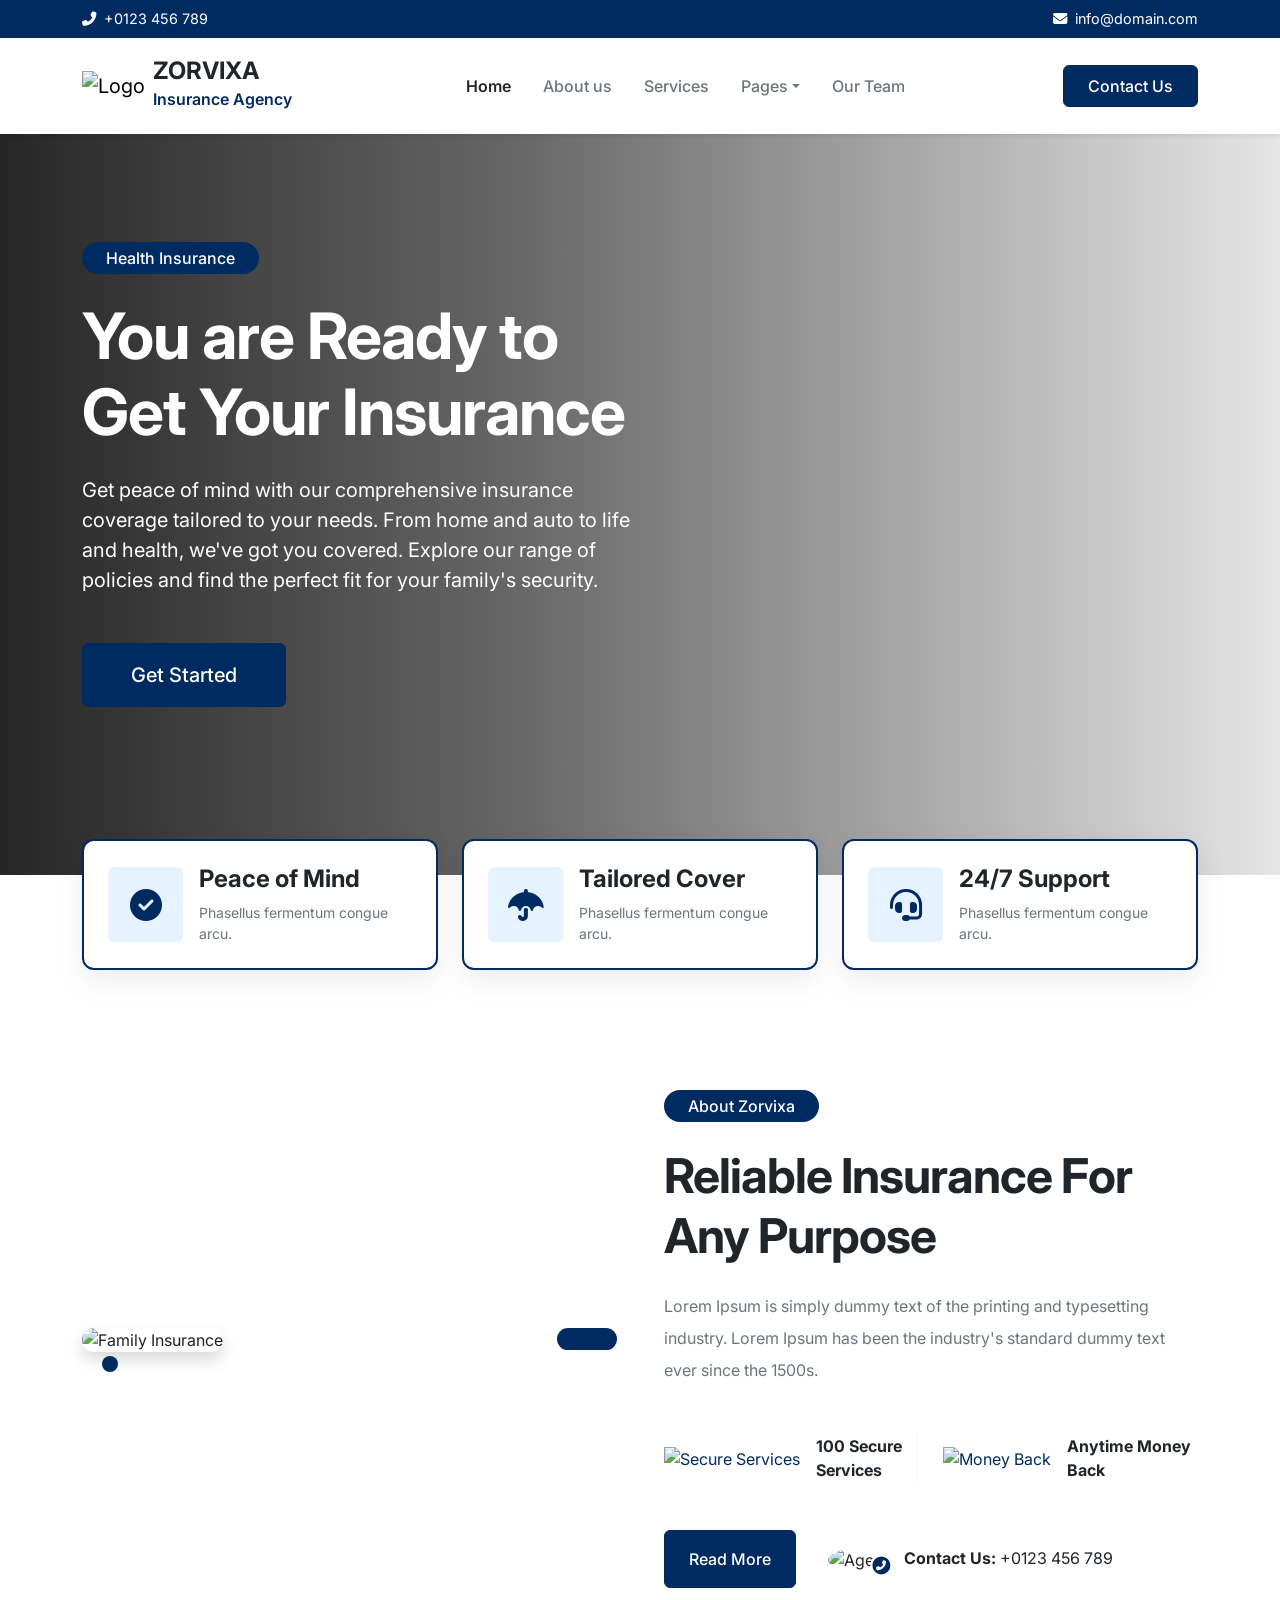
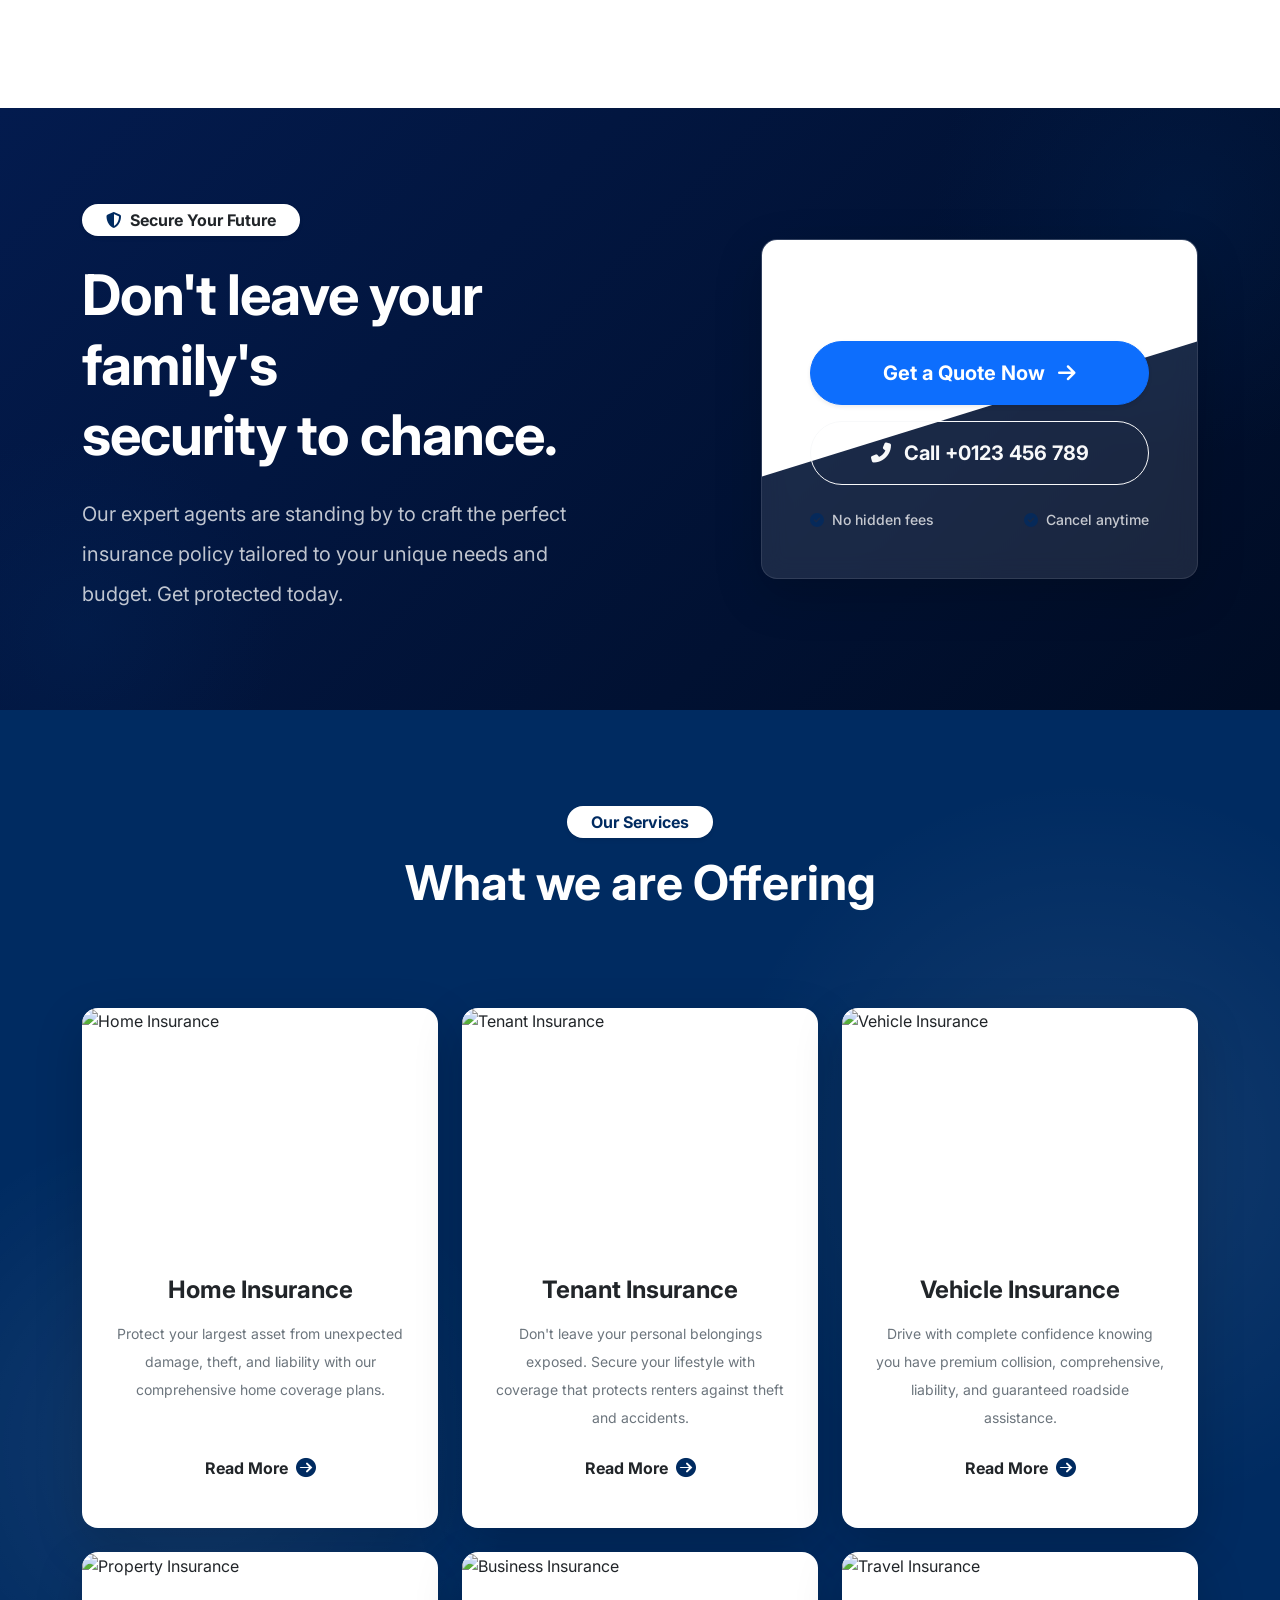
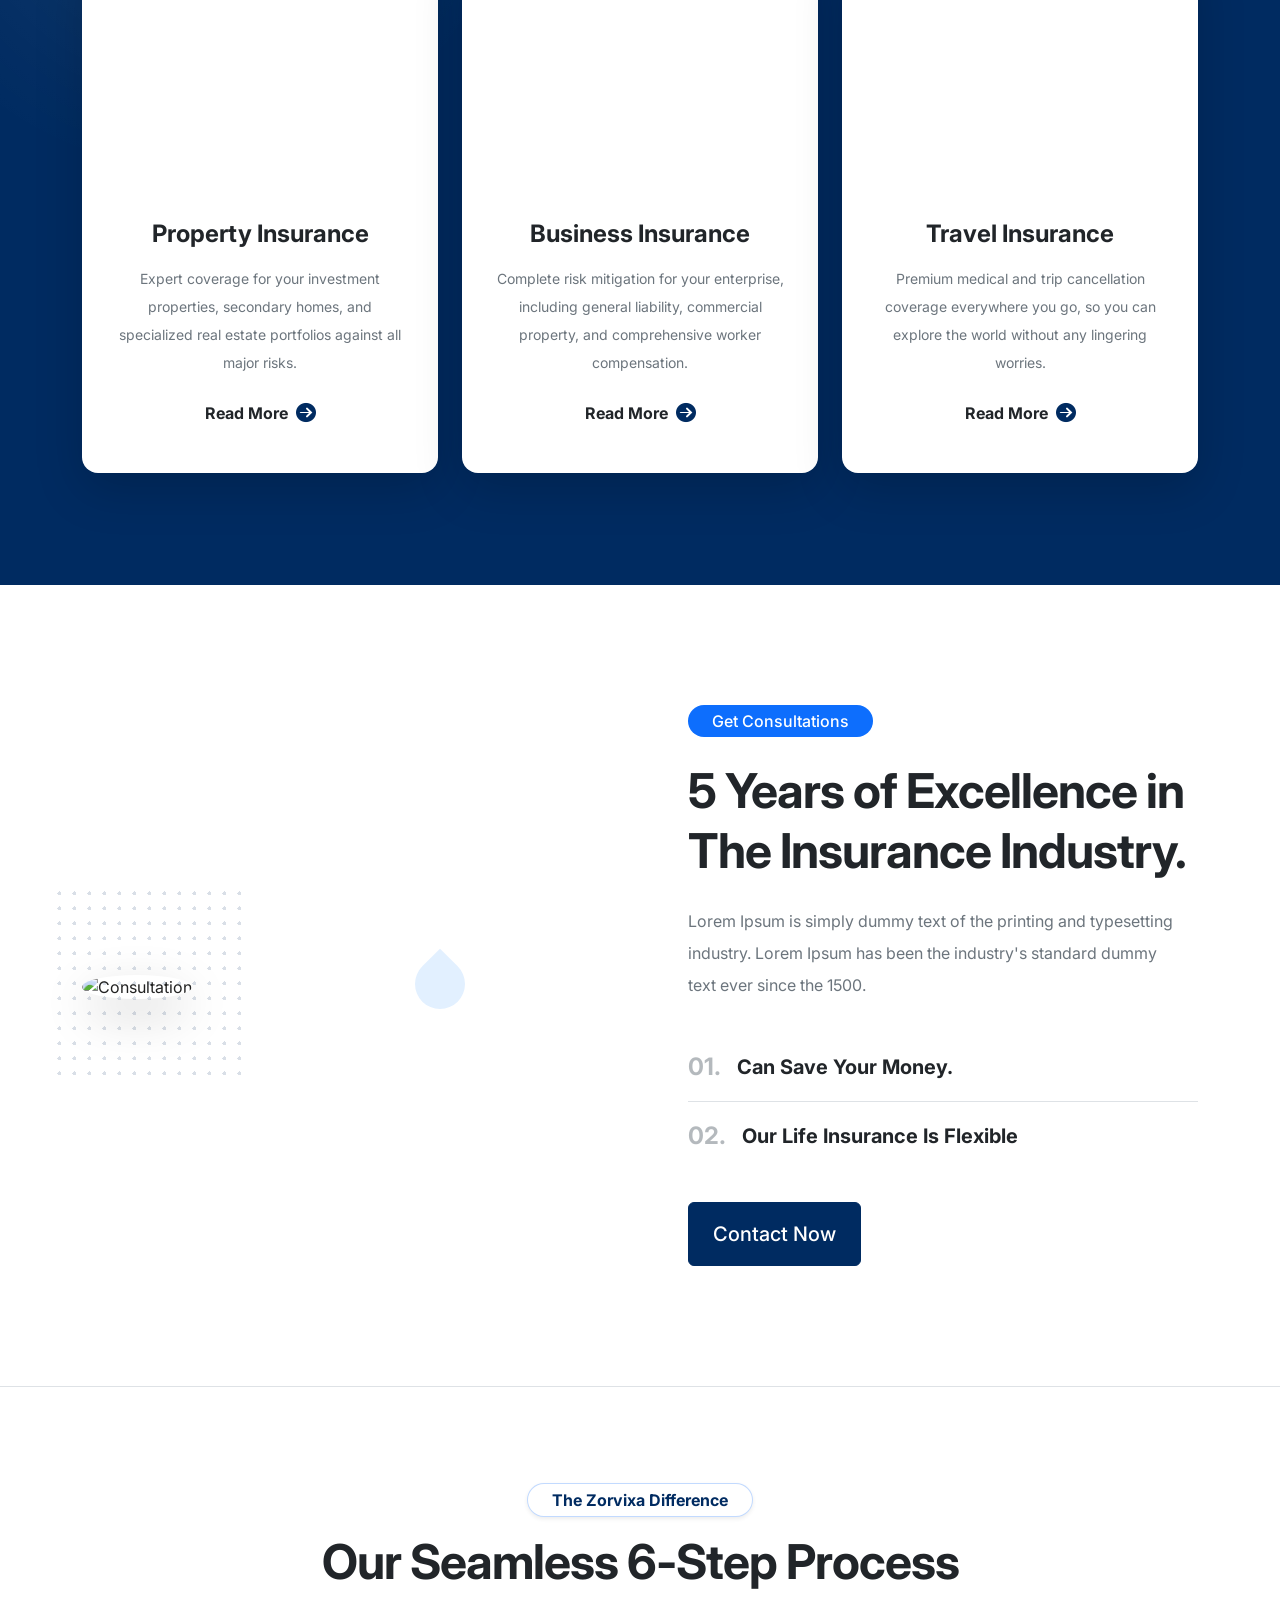
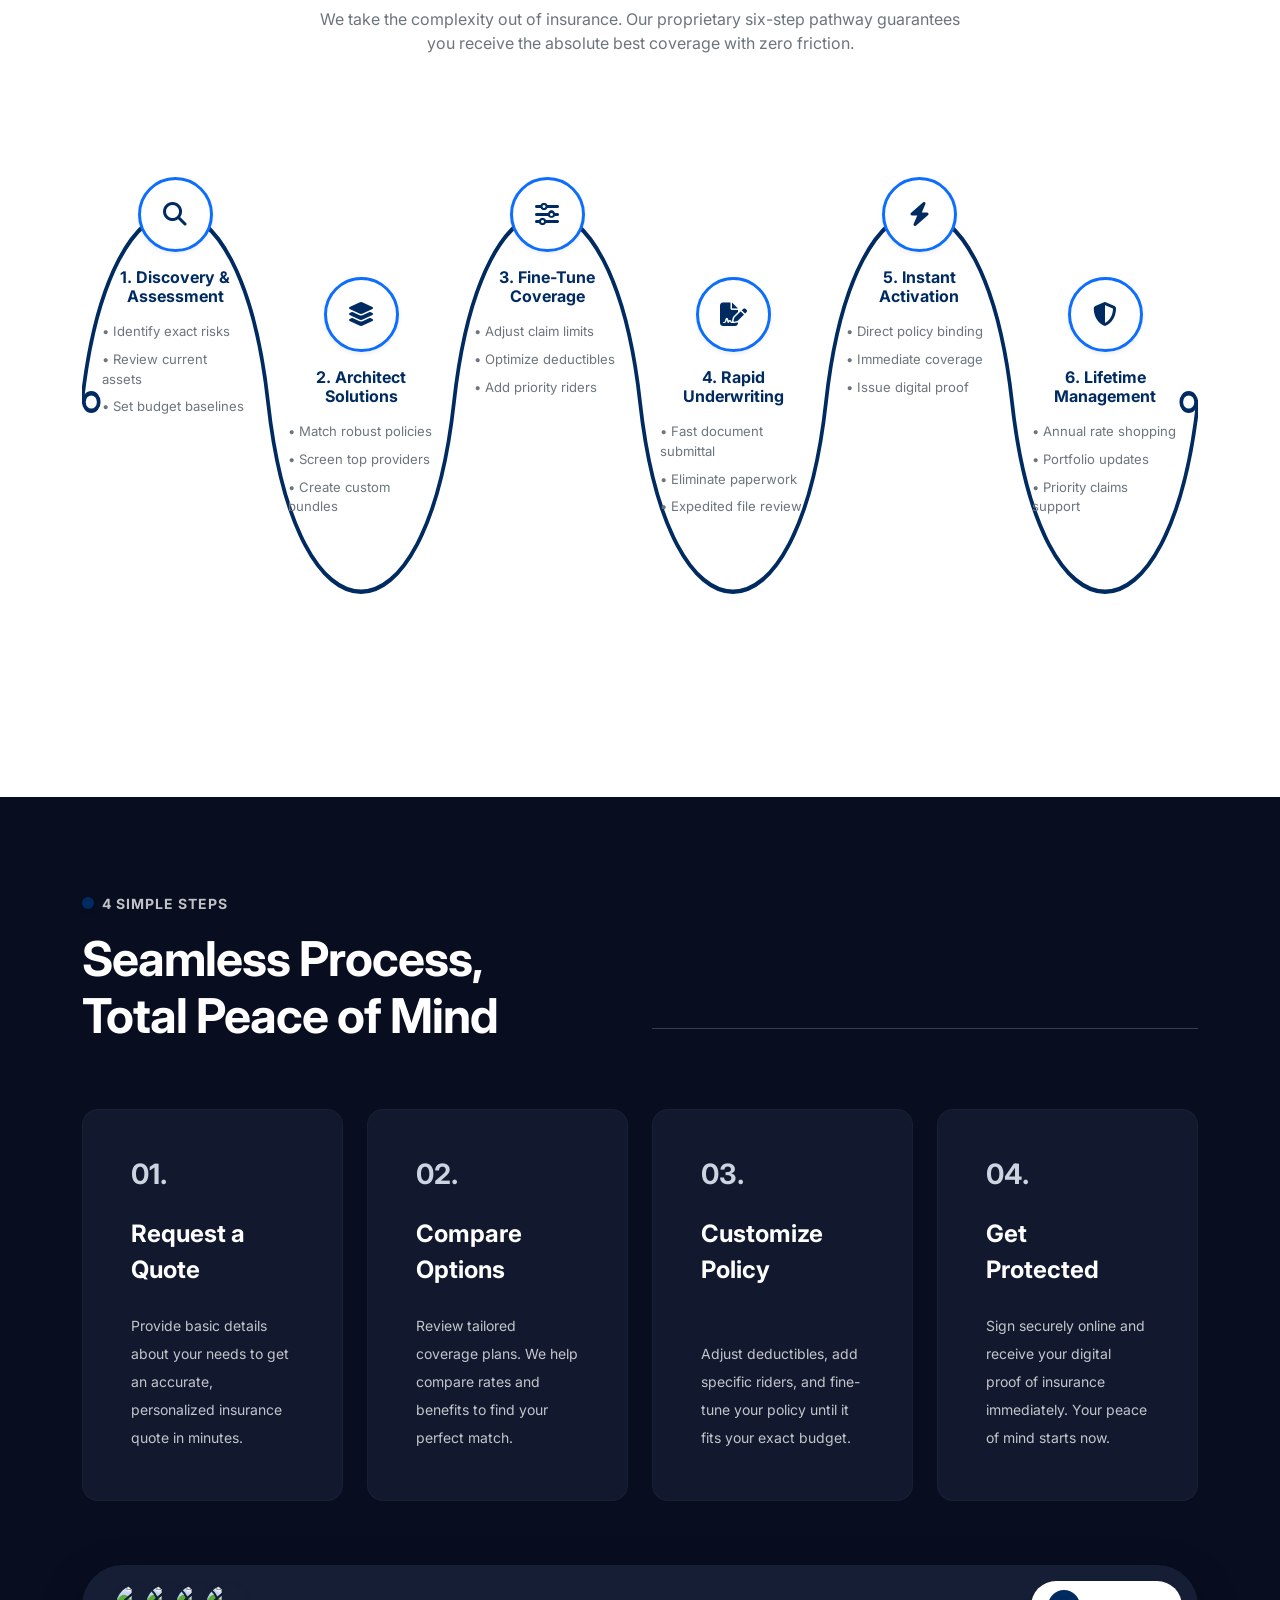
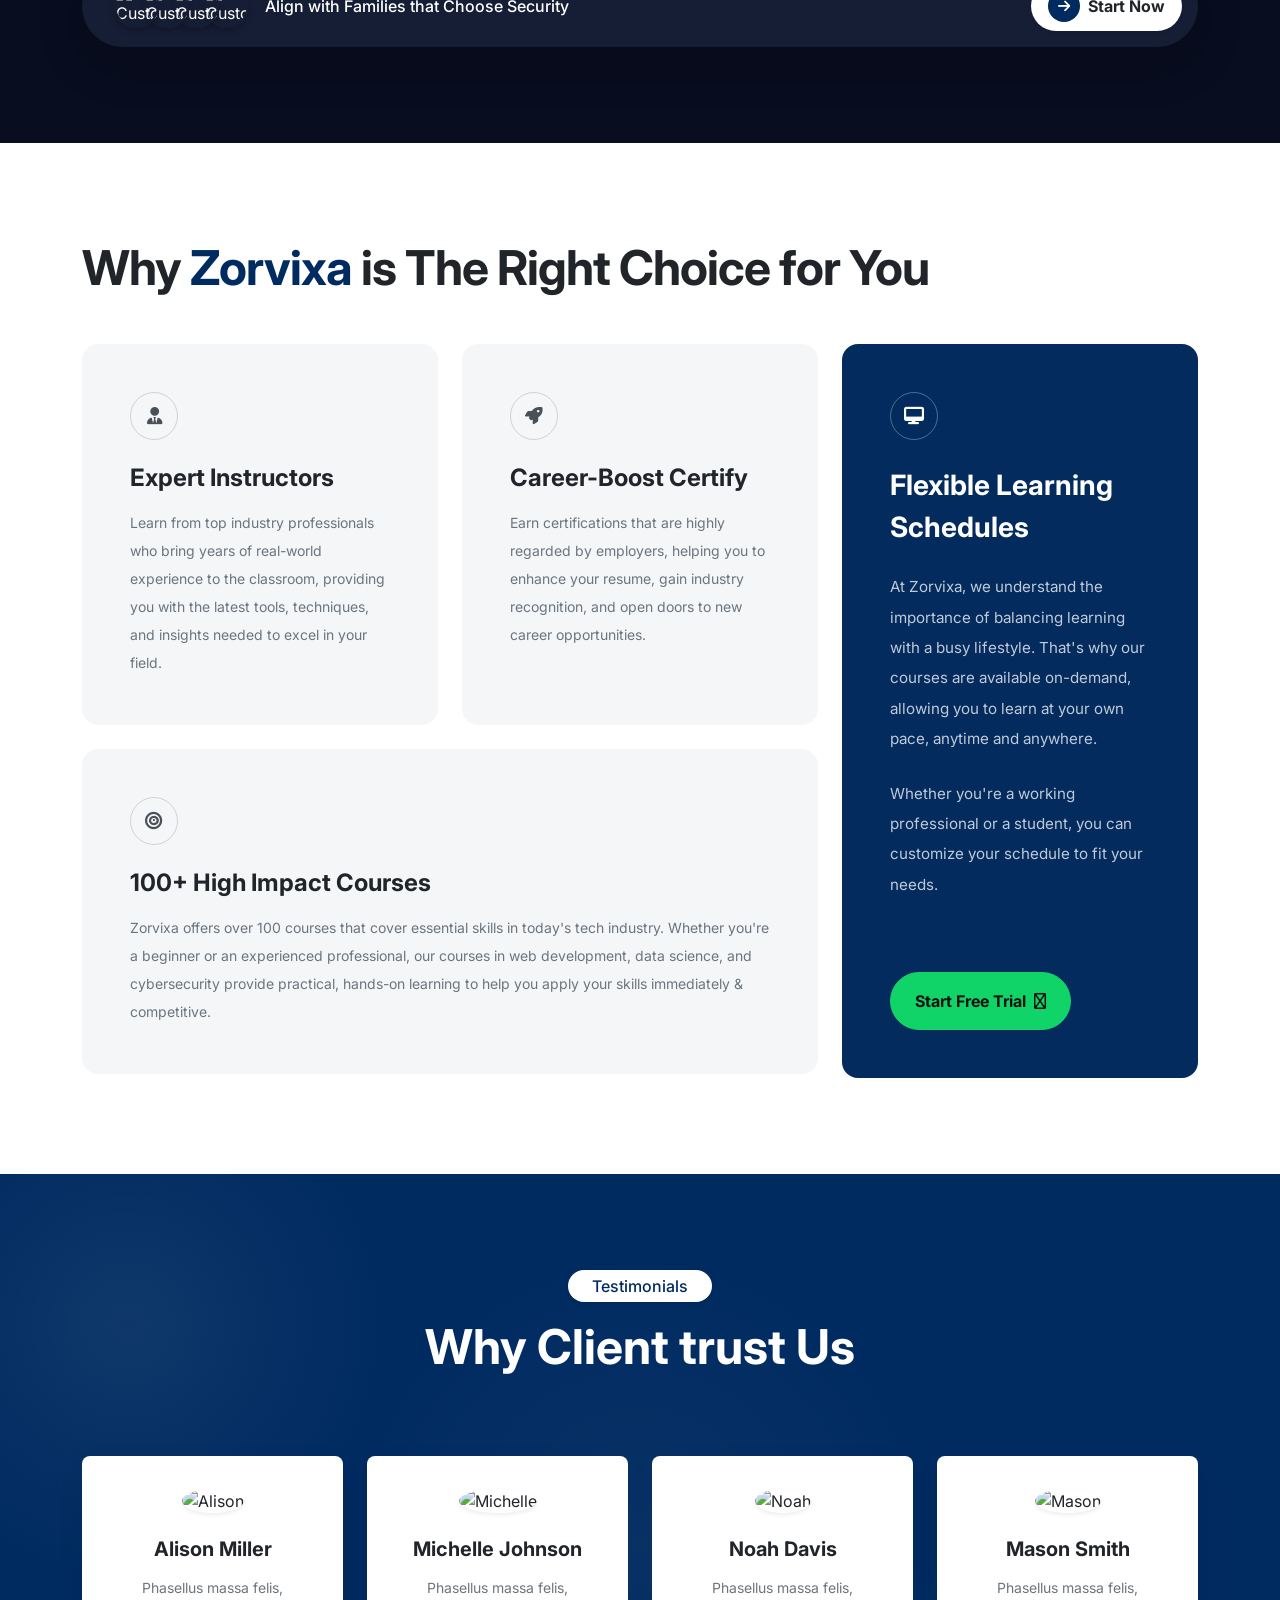
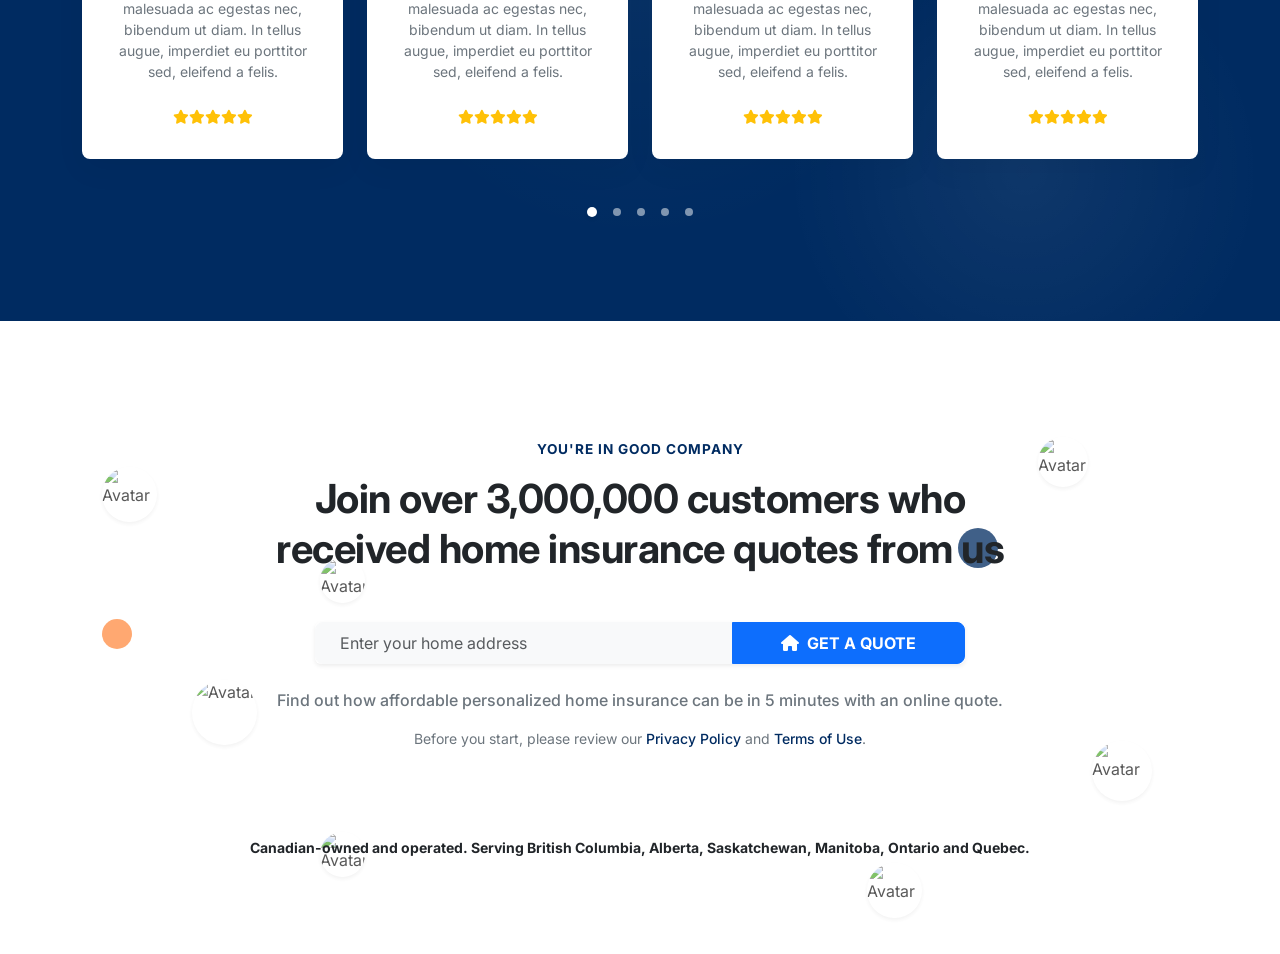
==== commit ff6c6ad1: "-home page all section created" ====
--- a/index.html
+++ b/index.html
@@ -239,74 +239,111 @@
         </div>
     </section>
 
-    <!-- USP / Comprehensive Coverage Section -->
-    <section class="usp-section py-5 bg-light position-relative">
-        <div class="container py-5">
-            <div class="text-center mb-5 pb-3">
-                <span class="badge bg-white text-primary px-4 py-2 mb-3 rounded-pill fw-bold border border-primary border-opacity-25 shadow-sm">What We Protect</span>
-                <h2 class="display-5 fw-bold text-dark mb-4" style="letter-spacing: -1px;">Comprehensive Insurance<br>For Every Need</h2>
-                <p class="text-secondary mx-auto" style="max-width: 650px; line-height: 1.8;">Our Unique Selling Proposition is simple: We provide meticulously tailored coverage for exactly what you need. Explore our specialized insurance packages designed for your total peace of mind.</p>
-            </div>
-            
-            <div class="row g-4">
+    <!-- Services Section -->
+    <section class="services-section py-5 position-relative bg-primary overflow-hidden">
+        <!-- Subtle Pattern Background -->
+        <div class="position-absolute top-0 start-0 w-100 h-100 z-0 opacity-10" style="background-image: url('https://www.transparenttextures.com/patterns/always-grey.png');"></div>
+        
+        <div class="container position-relative z-1 py-5">
+            <div class="text-center mb-5 pb-4">
+                <span class="badge bg-white text-primary px-4 py-2 mb-3 rounded-pill fw-bold fs-6 shadow-sm">Our Services</span>
+                <h2 class="display-5 fw-bold text-white mb-4">What we are Offering</h2>
+            </div>
+
+            <div class="row g-4 mb-3 mobile-slider">
                 <!-- Home -->
                 <div class="col-lg-4 col-md-6">
-                    <div class="card usp-card border-0 text-center p-4 p-xl-5 h-100 rounded-4 shadow-sm hover-lift">
-                        <div class="usp-icon-wrapper mx-auto mb-4 bg-primary bg-opacity-10 text-primary rounded-circle d-flex align-items-center justify-content-center" style="width: 80px; height: 80px;">
-                            <i class="fas fa-home fa-2x"></i>
-                        </div>
-                        <h4 class="fw-bold mb-3 text-dark">Home Insurance</h4>
-                        <p class="text-secondary small mb-0 lh-lg">Protect your largest asset from unexpected damage, theft, and liability with our comprehensive and affordable home coverage plans.</p>
-                    </div>
-                </div>
+                    <div class="card service-card border-0 h-100 rounded-4 overflow-visible shadow-lg">
+                        <div class="service-img position-relative rounded-top-4 overflow-hidden">
+                            <img src="https://images.unsplash.com/photo-1560518883-ce09059eeffa?ixlib=rb-4.0.3&auto=format&fit=crop&w=600&q=80" alt="Home Insurance" class="w-100 object-fit-cover" style="height: 240px; transition: transform 0.5s ease;">
+                        </div>
+                        <div class="card-body text-center pt-5 px-4 pb-5 d-flex flex-column">
+                            <h4 class="fw-bold mb-3 text-dark">Home Insurance</h4>
+                            <p class="text-secondary small mb-4 px-2 lh-lg flex-grow-1">Protect your largest asset from unexpected damage, theft, and liability with our comprehensive home coverage plans.</p>
+                            <a href="home-insurance.html" class="read-more-link text-dark fw-bold text-decoration-none fs-6 mt-auto d-inline-flex align-items-center justify-content-center">
+                                Read More <i class="fas fa-arrow-circle-right ms-2 text-primary fs-5"></i>
+                            </a>
+                        </div>
+                    </div>
+                </div>
+
                 <!-- Tenant -->
                 <div class="col-lg-4 col-md-6">
-                    <div class="card usp-card border-0 text-center p-4 p-xl-5 h-100 rounded-4 shadow-sm hover-lift">
-                        <div class="usp-icon-wrapper mx-auto mb-4 bg-primary bg-opacity-10 text-primary rounded-circle d-flex align-items-center justify-content-center" style="width: 80px; height: 80px;">
-                            <i class="fas fa-building fa-2x"></i>
-                        </div>
-                        <h4 class="fw-bold mb-3 text-dark">Tenant Insurance</h4>
-                        <p class="text-secondary small mb-0 lh-lg">Don't leave your personal belongings exposed. Secure your lifestyle with coverage that protects renters against theft and accidents.</p>
-                    </div>
-                </div>
+                    <div class="card service-card border-0 h-100 rounded-4 overflow-visible shadow-lg">
+                        <div class="service-img position-relative rounded-top-4 overflow-hidden">
+                            <img src="https://images.unsplash.com/photo-1560448204-e02f11c3d0e2?ixlib=rb-4.0.3&auto=format&fit=crop&w=600&q=80" alt="Tenant Insurance" class="w-100 object-fit-cover" style="height: 240px; transition: transform 0.5s ease;">
+                        </div>
+                        <div class="card-body text-center pt-5 px-4 pb-5 d-flex flex-column">
+                            <h4 class="fw-bold mb-3 text-dark">Tenant Insurance</h4>
+                            <p class="text-secondary small mb-4 px-2 lh-lg flex-grow-1">Don't leave your personal belongings exposed. Secure your lifestyle with coverage that protects renters against theft and accidents.</p>
+                            <a href="tenant-insurance.html" class="read-more-link text-dark fw-bold text-decoration-none fs-6 mt-auto d-inline-flex align-items-center justify-content-center">
+                                Read More <i class="fas fa-arrow-circle-right ms-2 text-primary fs-5"></i>
+                            </a>
+                        </div>
+                    </div>
+                </div>
+
                 <!-- Vehicle -->
                 <div class="col-lg-4 col-md-6">
-                    <div class="card usp-card border-0 text-center p-4 p-xl-5 h-100 rounded-4 shadow-sm hover-lift">
-                        <div class="usp-icon-wrapper mx-auto mb-4 bg-primary bg-opacity-10 text-primary rounded-circle d-flex align-items-center justify-content-center" style="width: 80px; height: 80px;">
-                            <i class="fas fa-car fa-2x"></i>
-                        </div>
-                        <h4 class="fw-bold mb-3 text-dark">Vehicle Insurance</h4>
-                        <p class="text-secondary small mb-0 lh-lg">Drive with complete confidence knowing you have premium collision, comprehensive, liability, and guaranteed roadside assistance.</p>
-                    </div>
-                </div>
+                    <div class="card service-card border-0 h-100 rounded-4 overflow-visible shadow-lg">
+                        <div class="service-img position-relative rounded-top-4 overflow-hidden">
+                            <img src="https://images.unsplash.com/photo-1563720360172-67b8f3dce741?ixlib=rb-4.0.3&auto=format&fit=crop&w=600&q=80" alt="Vehicle Insurance" class="w-100 object-fit-cover" style="height: 240px; transition: transform 0.5s ease;">
+                        </div>
+                        <div class="card-body text-center pt-5 px-4 pb-5 d-flex flex-column">
+                            <h4 class="fw-bold mb-3 text-dark">Vehicle Insurance</h4>
+                            <p class="text-secondary small mb-4 px-2 lh-lg flex-grow-1">Drive with complete confidence knowing you have premium collision, comprehensive, liability, and guaranteed roadside assistance.</p>
+                            <a href="vehicle-insurance.html" class="read-more-link text-dark fw-bold text-decoration-none fs-6 mt-auto d-inline-flex align-items-center justify-content-center">
+                                Read More <i class="fas fa-arrow-circle-right ms-2 text-primary fs-5"></i>
+                            </a>
+                        </div>
+                    </div>
+                </div>
+
                 <!-- Property -->
                 <div class="col-lg-4 col-md-6">
-                    <div class="card usp-card border-0 text-center p-4 p-xl-5 h-100 rounded-4 shadow-sm hover-lift">
-                        <div class="usp-icon-wrapper mx-auto mb-4 bg-primary bg-opacity-10 text-primary rounded-circle d-flex align-items-center justify-content-center" style="width: 80px; height: 80px;">
-                            <i class="fas fa-city fa-2x"></i>
-                        </div>
-                        <h4 class="fw-bold mb-3 text-dark">Property Insurance</h4>
-                        <p class="text-secondary small mb-0 lh-lg">Expert coverage for your investment properties, secondary homes, and specialized real estate portfolios against all major risks.</p>
-                    </div>
-                </div>
+                    <div class="card service-card border-0 h-100 rounded-4 overflow-visible shadow-lg">
+                        <div class="service-img position-relative rounded-top-4 overflow-hidden">
+                            <img src="https://images.unsplash.com/photo-1486406146926-c627a92ad1ab?ixlib=rb-4.0.3&auto=format&fit=crop&w=600&q=80" alt="Property Insurance" class="w-100 object-fit-cover" style="height: 240px; transition: transform 0.5s ease;">
+                        </div>
+                        <div class="card-body text-center pt-5 px-4 pb-5 d-flex flex-column">
+                            <h4 class="fw-bold mb-3 text-dark">Property Insurance</h4>
+                            <p class="text-secondary small mb-4 px-2 lh-lg flex-grow-1">Expert coverage for your investment properties, secondary homes, and specialized real estate portfolios against all major risks.</p>
+                            <a href="property-insurance.html" class="read-more-link text-dark fw-bold text-decoration-none fs-6 mt-auto d-inline-flex align-items-center justify-content-center">
+                                Read More <i class="fas fa-arrow-circle-right ms-2 text-primary fs-5"></i>
+                            </a>
+                        </div>
+                    </div>
+                </div>
+
                 <!-- Business -->
                 <div class="col-lg-4 col-md-6">
-                    <div class="card usp-card border-0 text-center p-4 p-xl-5 h-100 rounded-4 shadow-sm hover-lift">
-                        <div class="usp-icon-wrapper mx-auto mb-4 bg-primary bg-opacity-10 text-primary rounded-circle d-flex align-items-center justify-content-center" style="width: 80px; height: 80px;">
-                            <i class="fas fa-briefcase fa-2x"></i>
-                        </div>
-                        <h4 class="fw-bold mb-3 text-dark">Business Insurance</h4>
-                        <p class="text-secondary small mb-0 lh-lg">Complete risk mitigation for your enterprise, including general liability, commercial property, and comprehensive worker compensation.</p>
-                    </div>
-                </div>
+                    <div class="card service-card border-0 h-100 rounded-4 overflow-visible shadow-lg">
+                        <div class="service-img position-relative rounded-top-4 overflow-hidden">
+                            <img src="https://images.unsplash.com/photo-1522071820081-009f0129c71c?ixlib=rb-4.0.3&auto=format&fit=crop&w=600&q=80" alt="Business Insurance" class="w-100 object-fit-cover" style="height: 240px; transition: transform 0.5s ease;">
+                        </div>
+                        <div class="card-body text-center pt-5 px-4 pb-5 d-flex flex-column">
+                            <h4 class="fw-bold mb-3 text-dark">Business Insurance</h4>
+                            <p class="text-secondary small mb-4 px-2 lh-lg flex-grow-1">Complete risk mitigation for your enterprise, including general liability, commercial property, and comprehensive worker compensation.</p>
+                            <a href="business-insurance.html" class="read-more-link text-dark fw-bold text-decoration-none fs-6 mt-auto d-inline-flex align-items-center justify-content-center">
+                                Read More <i class="fas fa-arrow-circle-right ms-2 text-primary fs-5"></i>
+                            </a>
+                        </div>
+                    </div>
+                </div>
+
                 <!-- Travel -->
                 <div class="col-lg-4 col-md-6">
-                    <div class="card usp-card border-0 text-center p-4 p-xl-5 h-100 rounded-4 shadow-sm hover-lift">
-                        <div class="usp-icon-wrapper mx-auto mb-4 bg-primary bg-opacity-10 text-primary rounded-circle d-flex align-items-center justify-content-center" style="width: 80px; height: 80px;">
-                            <i class="fas fa-plane fa-2x"></i>
-                        </div>
-                        <h4 class="fw-bold mb-3 text-dark">Travel Insurance</h4>
-                        <p class="text-secondary small mb-0 lh-lg">Premium medical and trip cancellation coverage everywhere you go, so you can explore the world without any lingering worries.</p>
+                    <div class="card service-card border-0 h-100 rounded-4 overflow-visible shadow-lg">
+                        <div class="service-img position-relative rounded-top-4 overflow-hidden">
+                            <img src="https://images.unsplash.com/photo-1436491865332-7a61a109cc05?ixlib=rb-4.0.3&auto=format&fit=crop&w=600&q=80" alt="Travel Insurance" class="w-100 object-fit-cover" style="height: 240px; transition: transform 0.5s ease;">
+                        </div>
+                        <div class="card-body text-center pt-5 px-4 pb-5 d-flex flex-column">
+                            <h4 class="fw-bold mb-3 text-dark">Travel Insurance</h4>
+                            <p class="text-secondary small mb-4 px-2 lh-lg flex-grow-1">Premium medical and trip cancellation coverage everywhere you go, so you can explore the world without any lingering worries.</p>
+                            <a href="travel-insurance.html" class="read-more-link text-dark fw-bold text-decoration-none fs-6 mt-auto d-inline-flex align-items-center justify-content-center">
+                                Read More <i class="fas fa-arrow-circle-right ms-2 text-primary fs-5"></i>
+                            </a>
+                        </div>
                     </div>
                 </div>
             </div>
@@ -372,6 +409,165 @@
         </div>
     </section>
 
+    <!-- Serpentine USP Timeline Section -->
+    <section class="serpentine-usp py-5 bg-white overflow-hidden position-relative border-top">
+        <div class="container py-5">
+            <div class="text-center mb-5 pb-xl-4 flex-column align-items-center d-flex">
+                <span class="badge text-primary px-4 py-2 mb-3 rounded-pill fw-bold fs-6 border border-primary border-opacity-25" style="background-color: var(--primary-color); opacity: 0.1; position: absolute;"></span>
+                <span class="badge text-primary px-4 py-2 mb-3 rounded-pill fw-bold fs-6 border border-primary border-opacity-25 bg-white shadow-sm z-1">The Zorvixa Difference</span>
+                <h2 class="display-5 fw-bold text-dark mb-3" style="letter-spacing: -1px;">Our Seamless 6-Step Process</h2>
+                <p class="text-secondary mb-0" style="max-width: 650px;">We take the complexity out of insurance. Our proprietary six-step pathway guarantees you receive the absolute best coverage with zero friction.</p>
+            </div>
+
+            <!-- Desktop Timeline (Hidden on mobile & tablet) -->
+            <div class="row g-0 position-relative d-none d-xl-flex mx-auto" style="height: 550px; max-width: 1300px;">
+                <!-- Background SVG Wave -->
+                <div class="position-absolute w-100 h-100 z-0" style="top: 0; left: 0;">
+                    <svg width="100%" height="100%" viewBox="0 0 1200 500" preserveAspectRatio="none">
+                        <path d="M 0,250 C 30,20 170,20 200,250 C 230,480 370,480 400,250 C 430,20 570,20 600,250 C 630,480 770,480 800,250 C 830,20 970,20 1000,250 C 1030,480 1170,480 1200,250" fill="none" class="opacity-100" stroke="var(--primary-color)" stroke-width="4" stroke-linecap="round"/>
+                        <circle cx="10" cy="250" r="8" fill="white" stroke="var(--primary-color)" stroke-width="4"/>
+                        <circle cx="1190" cy="250" r="8" fill="white" stroke="var(--primary-color)" stroke-width="4"/>
+                    </svg>
+                </div>
+
+                <!-- Col 1 (Peak) -->
+                <div class="col-2 position-relative z-1 d-flex flex-column align-items-center text-center px-3" style="padding-top: 50px;">
+                    <div class="bg-white rounded-circle shadow-sm border border-primary d-flex align-items-center justify-content-center mb-3" style="width: 75px; height: 75px; border-width: 3px !important; transition: transform 0.3s ease;">
+                        <i class="fas fa-search fa-xl text-primary"></i>
+                    </div>
+                    <h6 class="fw-bold text-primary mb-3">1. Discovery &<br>Assessment</h6>
+                    <ul class="text-start small text-secondary list-unstyled w-100 px-1" style="font-size: 0.82rem; line-height: 1.5;">
+                        <li class="mb-2">&bull; Identify exact risks</li>
+                        <li class="mb-2">&bull; Review current assets</li>
+                        <li class="mb-0">&bull; Set budget baselines</li>
+                    </ul>
+                </div>
+
+                <!-- Col 2 (Valley) -->
+                <div class="col-2 position-relative z-1 d-flex flex-column align-items-center text-center px-3" style="padding-top: 150px;">
+                    <div class="bg-white rounded-circle shadow-sm border border-primary d-flex align-items-center justify-content-center mb-3" style="width: 75px; height: 75px; border-width: 3px !important; transition: transform 0.3s ease;">
+                        <i class="fas fa-layer-group fa-xl text-primary"></i>
+                    </div>
+                    <h6 class="fw-bold text-primary mb-3">2. Architect<br>Solutions</h6>
+                    <ul class="text-start small text-secondary list-unstyled w-100 px-1" style="font-size: 0.82rem; line-height: 1.5;">
+                        <li class="mb-2">&bull; Match robust policies</li>
+                        <li class="mb-2">&bull; Screen top providers</li>
+                        <li class="mb-0">&bull; Create custom bundles</li>
+                    </ul>
+                </div>
+
+                <!-- Col 3 (Peak) -->
+                <div class="col-2 position-relative z-1 d-flex flex-column align-items-center text-center px-3" style="padding-top: 50px;">
+                    <div class="bg-white rounded-circle shadow-sm border border-primary d-flex align-items-center justify-content-center mb-3" style="width: 75px; height: 75px; border-width: 3px !important; transition: transform 0.3s ease;">
+                        <i class="fas fa-sliders-h fa-xl text-primary"></i>
+                    </div>
+                    <h6 class="fw-bold text-primary mb-3">3. Fine-Tune<br>Coverage</h6>
+                    <ul class="text-start small text-secondary list-unstyled w-100 px-1" style="font-size: 0.82rem; line-height: 1.5;">
+                        <li class="mb-2">&bull; Adjust claim limits</li>
+                        <li class="mb-2">&bull; Optimize deductibles</li>
+                        <li class="mb-0">&bull; Add priority riders</li>
+                    </ul>
+                </div>
+
+                <!-- Col 4 (Valley) -->
+                <div class="col-2 position-relative z-1 d-flex flex-column align-items-center text-center px-3" style="padding-top: 150px;">
+                    <div class="bg-white rounded-circle shadow-sm border border-primary d-flex align-items-center justify-content-center mb-3" style="width: 75px; height: 75px; border-width: 3px !important; transition: transform 0.3s ease;">
+                        <i class="fas fa-file-signature fa-xl text-primary"></i>
+                    </div>
+                    <h6 class="fw-bold text-primary mb-3">4. Rapid<br>Underwriting</h6>
+                    <ul class="text-start small text-secondary list-unstyled w-100 px-1" style="font-size: 0.82rem; line-height: 1.5;">
+                        <li class="mb-2">&bull; Fast document submittal</li>
+                        <li class="mb-2">&bull; Eliminate paperwork</li>
+                        <li class="mb-0">&bull; Expedited file review</li>
+                    </ul>
+                </div>
+
+                <!-- Col 5 (Peak) -->
+                <div class="col-2 position-relative z-1 d-flex flex-column align-items-center text-center px-3" style="padding-top: 50px;">
+                    <div class="bg-white rounded-circle shadow-sm border border-primary d-flex align-items-center justify-content-center mb-3" style="width: 75px; height: 75px; border-width: 3px !important; transition: transform 0.3s ease;">
+                        <i class="fas fa-bolt fa-xl text-primary"></i>
+                    </div>
+                    <h6 class="fw-bold text-primary mb-3">5. Instant<br>Activation</h6>
+                    <ul class="text-start small text-secondary list-unstyled w-100 px-1" style="font-size: 0.82rem; line-height: 1.5;">
+                        <li class="mb-2">&bull; Direct policy binding</li>
+                        <li class="mb-2">&bull; Immediate coverage</li>
+                        <li class="mb-0">&bull; Issue digital proof</li>
+                    </ul>
+                </div>
+
+                <!-- Col 6 (Valley) -->
+                <div class="col-2 position-relative z-1 d-flex flex-column align-items-center text-center px-3" style="padding-top: 150px;">
+                    <div class="bg-white rounded-circle shadow-sm border border-primary d-flex align-items-center justify-content-center mb-3" style="width: 75px; height: 75px; border-width: 3px !important; transition: transform 0.3s ease;">
+                        <i class="fas fa-shield-alt fa-xl text-primary"></i>
+                    </div>
+                    <h6 class="fw-bold text-primary mb-3">6. Lifetime<br>Management</h6>
+                    <ul class="text-start small text-secondary list-unstyled w-100 px-1" style="font-size: 0.82rem; line-height: 1.5;">
+                        <li class="mb-2">&bull; Annual rate shopping</li>
+                        <li class="mb-2">&bull; Portfolio updates</li>
+                        <li class="mb-0">&bull; Priority claims support</li>
+                    </ul>
+                </div>
+            </div>
+
+            <!-- Mobile & Tablet Timeline (Vertical Stacked with connected line) -->
+            <div class="d-xl-none position-relative ms-4 ms-sm-5 border-start border-3 border-primary py-3 px-4 px-sm-5 mt-4">
+                <!-- Step 1 -->
+                <div class="mb-5 position-relative">
+                    <div class="bg-white rounded-circle shadow-sm border border-primary d-flex align-items-center justify-content-center position-absolute" style="width: 50px; height: 50px; border-width: 3px !important; left: -50px; left: calc(-1.5rem + -25px - 1.5px); top: 0;">
+                        <i class="fas fa-search fs-6 text-primary"></i>
+                    </div>
+                    <h6 class="fw-bold text-primary mb-2 pt-1">1. Discovery & Assessment</h6>
+                    <p class="small text-secondary mb-0 lh-lg">Identify exact risks &bull; Review current assets &bull; Set budget baselines</p>
+                </div>
+                
+                <!-- Step 2 -->
+                <div class="mb-5 position-relative">
+                    <div class="bg-white rounded-circle shadow-sm border border-primary d-flex align-items-center justify-content-center position-absolute" style="width: 50px; height: 50px; border-width: 3px !important; left: -50px; left: calc(-1.5rem + -25px - 1.5px); top: 0;">
+                        <i class="fas fa-layer-group fs-6 text-primary"></i>
+                    </div>
+                    <h6 class="fw-bold text-primary mb-2 pt-1">2. Architect Solutions</h6>
+                    <p class="small text-secondary mb-0 lh-lg">Match robust policies &bull; Screen top providers &bull; Create custom bundles</p>
+                </div>
+
+                <!-- Step 3 -->
+                <div class="mb-5 position-relative">
+                    <div class="bg-white rounded-circle shadow-sm border border-primary d-flex align-items-center justify-content-center position-absolute" style="width: 50px; height: 50px; border-width: 3px !important; left: -50px; left: calc(-1.5rem + -25px - 1.5px); top: 0;">
+                        <i class="fas fa-sliders-h fs-6 text-primary"></i>
+                    </div>
+                    <h6 class="fw-bold text-primary mb-2 pt-1">3. Fine-Tune Coverage</h6>
+                    <p class="small text-secondary mb-0 lh-lg">Adjust claim limits &bull; Optimize deductibles &bull; Add priority riders</p>
+                </div>
+
+                <!-- Step 4 -->
+                <div class="mb-5 position-relative">
+                    <div class="bg-white rounded-circle shadow-sm border border-primary d-flex align-items-center justify-content-center position-absolute" style="width: 50px; height: 50px; border-width: 3px !important; left: -50px; left: calc(-1.5rem + -25px - 1.5px); top: 0;">
+                        <i class="fas fa-file-signature fs-6 text-primary"></i>
+                    </div>
+                    <h6 class="fw-bold text-primary mb-2 pt-1">4. Rapid Underwriting</h6>
+                    <p class="small text-secondary mb-0 lh-lg">Fast document submittal &bull; Eliminate paperwork &bull; Expedited file review</p>
+                </div>
+
+                <!-- Step 5 -->
+                <div class="mb-5 position-relative">
+                    <div class="bg-white rounded-circle shadow-sm border border-primary d-flex align-items-center justify-content-center position-absolute" style="width: 50px; height: 50px; border-width: 3px !important; left: -50px; left: calc(-1.5rem + -25px - 1.5px); top: 0;">
+                        <i class="fas fa-bolt fs-6 text-primary"></i>
+                    </div>
+                    <h6 class="fw-bold text-primary mb-2 pt-1">5. Instant Activation</h6>
+                    <p class="small text-secondary mb-0 lh-lg">Direct policy binding &bull; Immediate coverage &bull; Issue digital proof</p>
+                </div>
+
+                <!-- Step 6 -->
+                <div class="mb-0 position-relative">
+                    <div class="bg-white rounded-circle shadow-sm border border-primary d-flex align-items-center justify-content-center position-absolute" style="width: 50px; height: 50px; border-width: 3px !important; left: -50px; left: calc(-1.5rem + -25px - 1.5px); top: 0;">
+                        <i class="fas fa-shield-alt fs-6 text-primary"></i>
+                    </div>
+                    <h6 class="fw-bold text-primary mb-2 pt-1">6. Lifetime Management</h6>
+                    <p class="small text-secondary mb-0 lh-lg">Annual rate shopping &bull; Portfolio updates &bull; Priority claims support</p>
+                </div>
+            </div>
+        </div>
+    </section>
+
     <!-- Our Process Section -->
     <section class="process-section py-5 mt-4" style="background-color: #080d1f; color: white;">
         <div class="container py-lg-5">
@@ -390,7 +586,7 @@
             </div>
 
             <!-- Process Cards -->
-            <div class="row g-4 mb-5 pb-lg-3">
+            <div class="row g-4 mb-5 pb-lg-3 mobile-slider">
                 <!-- Step 1 -->
                 <div class="col-lg-3 col-md-6">
                     <div class="process-card h-100 p-4 p-xl-5 d-flex flex-column rounded-4" style="background-color: #12192e; min-height: 350px;">
@@ -459,7 +655,7 @@
                 <div class="row g-4">
                     <!-- Left Side (Grid) -->
                     <div class="col-lg-8">
-                        <div class="row g-4 h-100">
+                        <div class="row g-4 h-100 mobile-slider">
                             <!-- Card 1 -->
                             <div class="col-md-6">
                                 <div class="card h-100 border-0 rounded-4 feature-card-light p-4 p-lg-5">
@@ -527,7 +723,7 @@
                     <h2 class="display-5 fw-bold text-white mb-4">Why Client trust Us</h2>
                 </div>
 
-                <div class="row g-4 mb-5">
+                <div class="row g-4 mb-5 mobile-slider">
                     <!-- Testimonial 1 -->
                     <div class="col-lg-3 col-md-6">
                         <div class="card testimonial-card border-0 h-100 rounded-3 text-center p-4">
--- a/style.css
+++ b/style.css
@@ -191,6 +191,39 @@
         radial-gradient(circle at 85% 30%, rgba(255,255,255,0.08), transparent 25%);
 }
 
+.services-section .service-img {
+    height: 220px;
+    overflow: hidden;
+    border-top-left-radius: 15px;
+    border-top-right-radius: 15px;
+    position: relative;
+}
+
+.services-section .service-img img {
+    width: 100%;
+    height: 100%;
+    object-fit: cover;
+    transition: transform 0.3s ease;
+}
+
+.services-section .service-icon {
+    width: 70px;
+    height: 70px;
+    border-radius: 50%;
+    background-color: #0093ff;
+    border: 4px solid white;
+    color: white;
+    display: inline-flex;
+    align-items: center;
+    justify-content: center;
+    position: absolute;
+    left: 50%;
+    bottom: -35px;
+    transform: translateX(-50%);
+    z-index: 2;
+    box-shadow: 0 6px 18px rgba(0,0,0,0.2);
+}
+
 .service-card {
     transition: transform 0.3s ease, box-shadow 0.3s ease;
     box-shadow: 0 10px 30px rgba(0,0,0,0.1);
@@ -361,3 +394,32 @@
     }
 }
 
+/* Mobile Swipe Sliders */
+@media (max-width: 991.98px) {
+    .mobile-slider {
+        flex-wrap: nowrap !important;
+        overflow-x: auto;
+        overflow-y: visible;
+        -webkit-overflow-scrolling: touch;
+        scroll-snap-type: x mandatory;
+        padding-bottom: 1.5rem;
+        margin-bottom: -1rem;
+        scrollbar-width: none; /* Firefox */
+    }
+    .mobile-slider::-webkit-scrollbar {
+        display: none; /* Chrome/Safari/Edge */
+    }
+    .mobile-slider > [class*="col-"] {
+        flex: 0 0 85% !important;
+        max-width: 85% !important;
+        scroll-snap-align: center;
+    }
+}
+@media (min-width: 768px) and (max-width: 991.98px) {
+    .mobile-slider > [class*="col-"] {
+        flex: 0 0 45% !important;
+        max-width: 45% !important;
+        scroll-snap-align: center;
+    }
+}
+
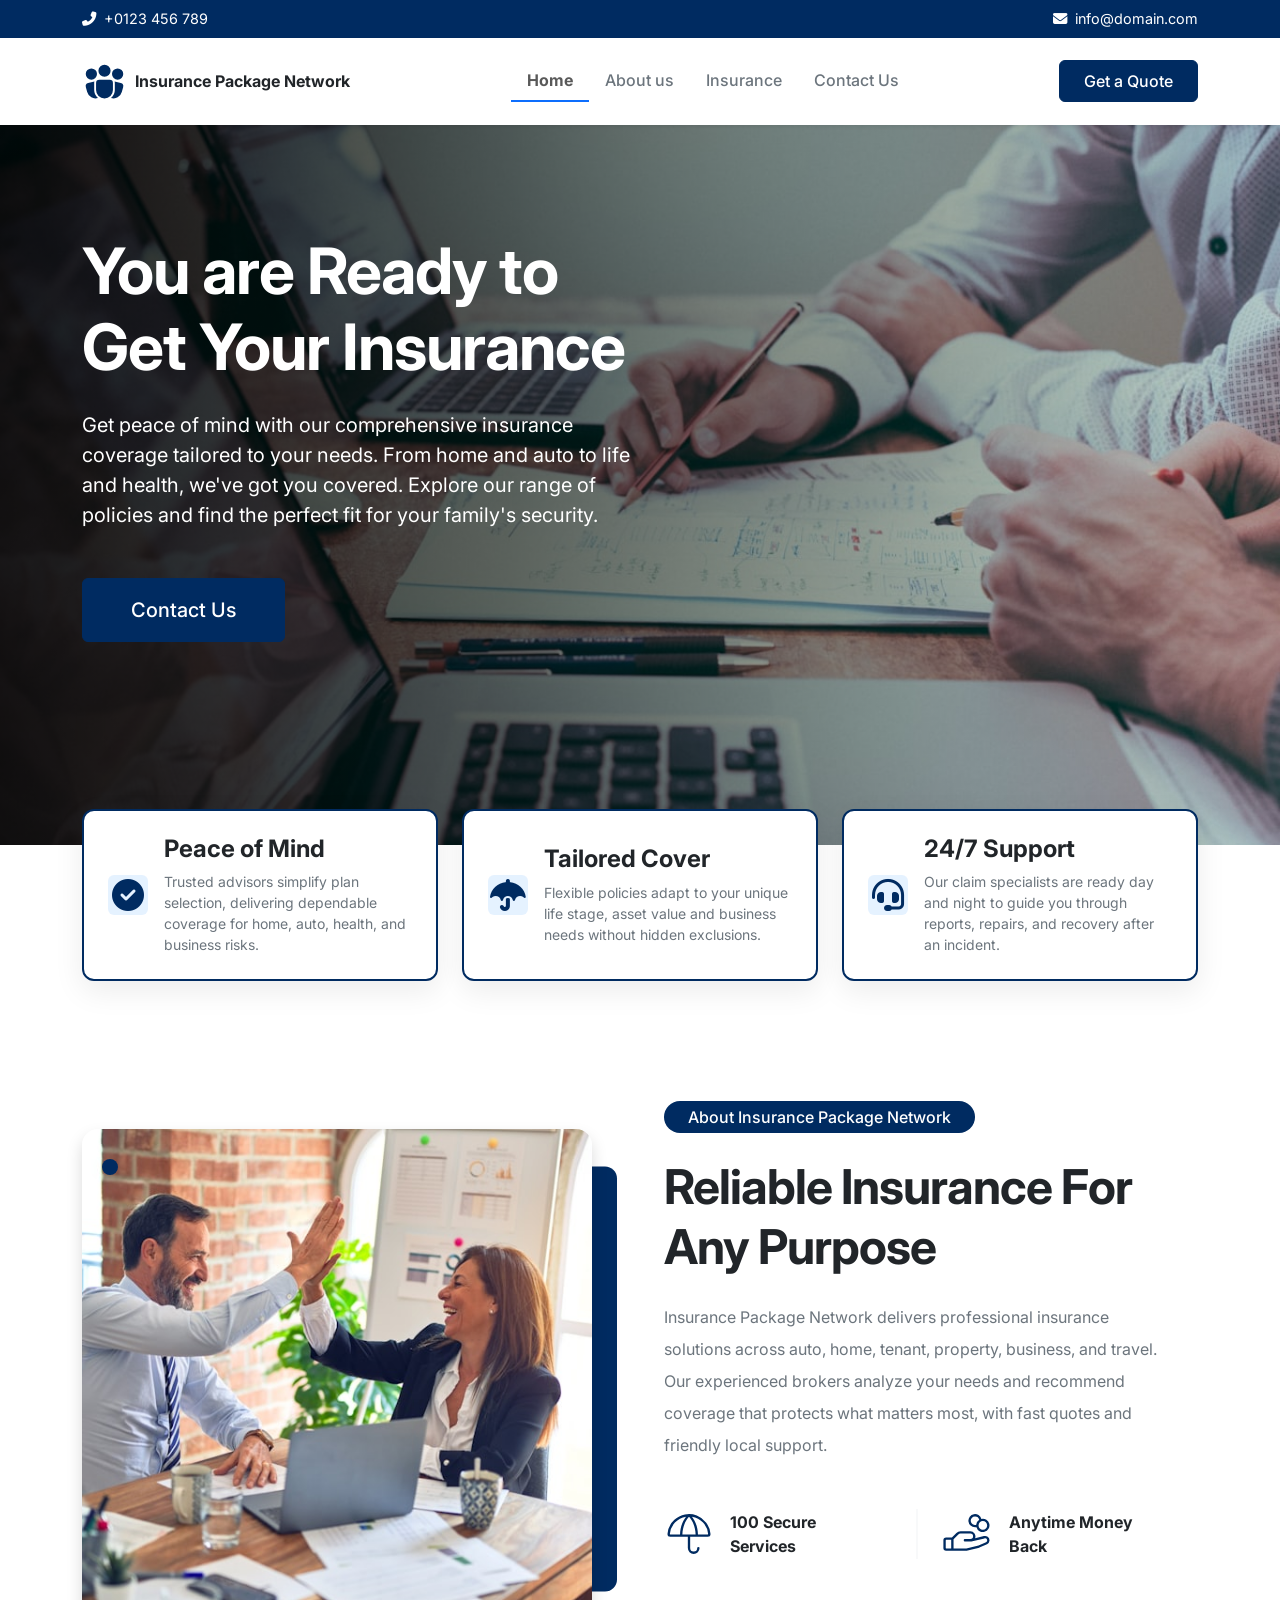
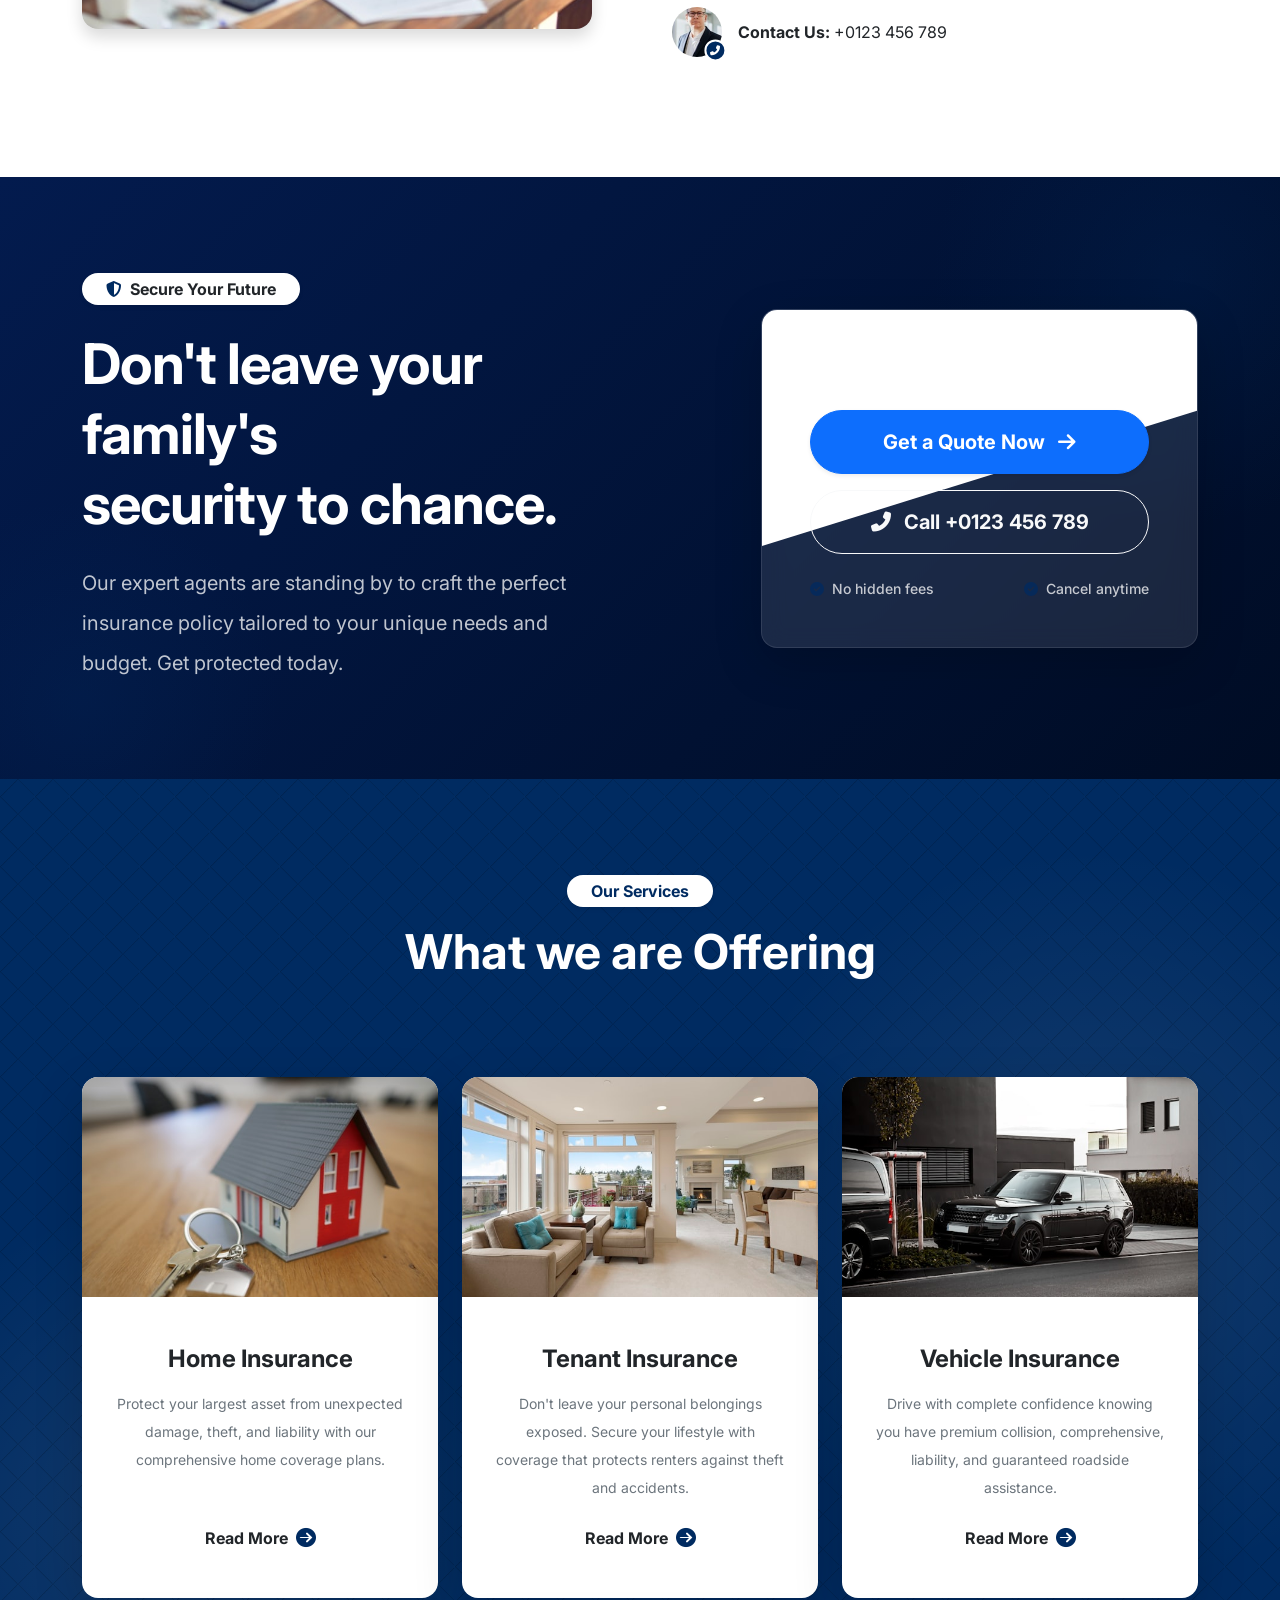
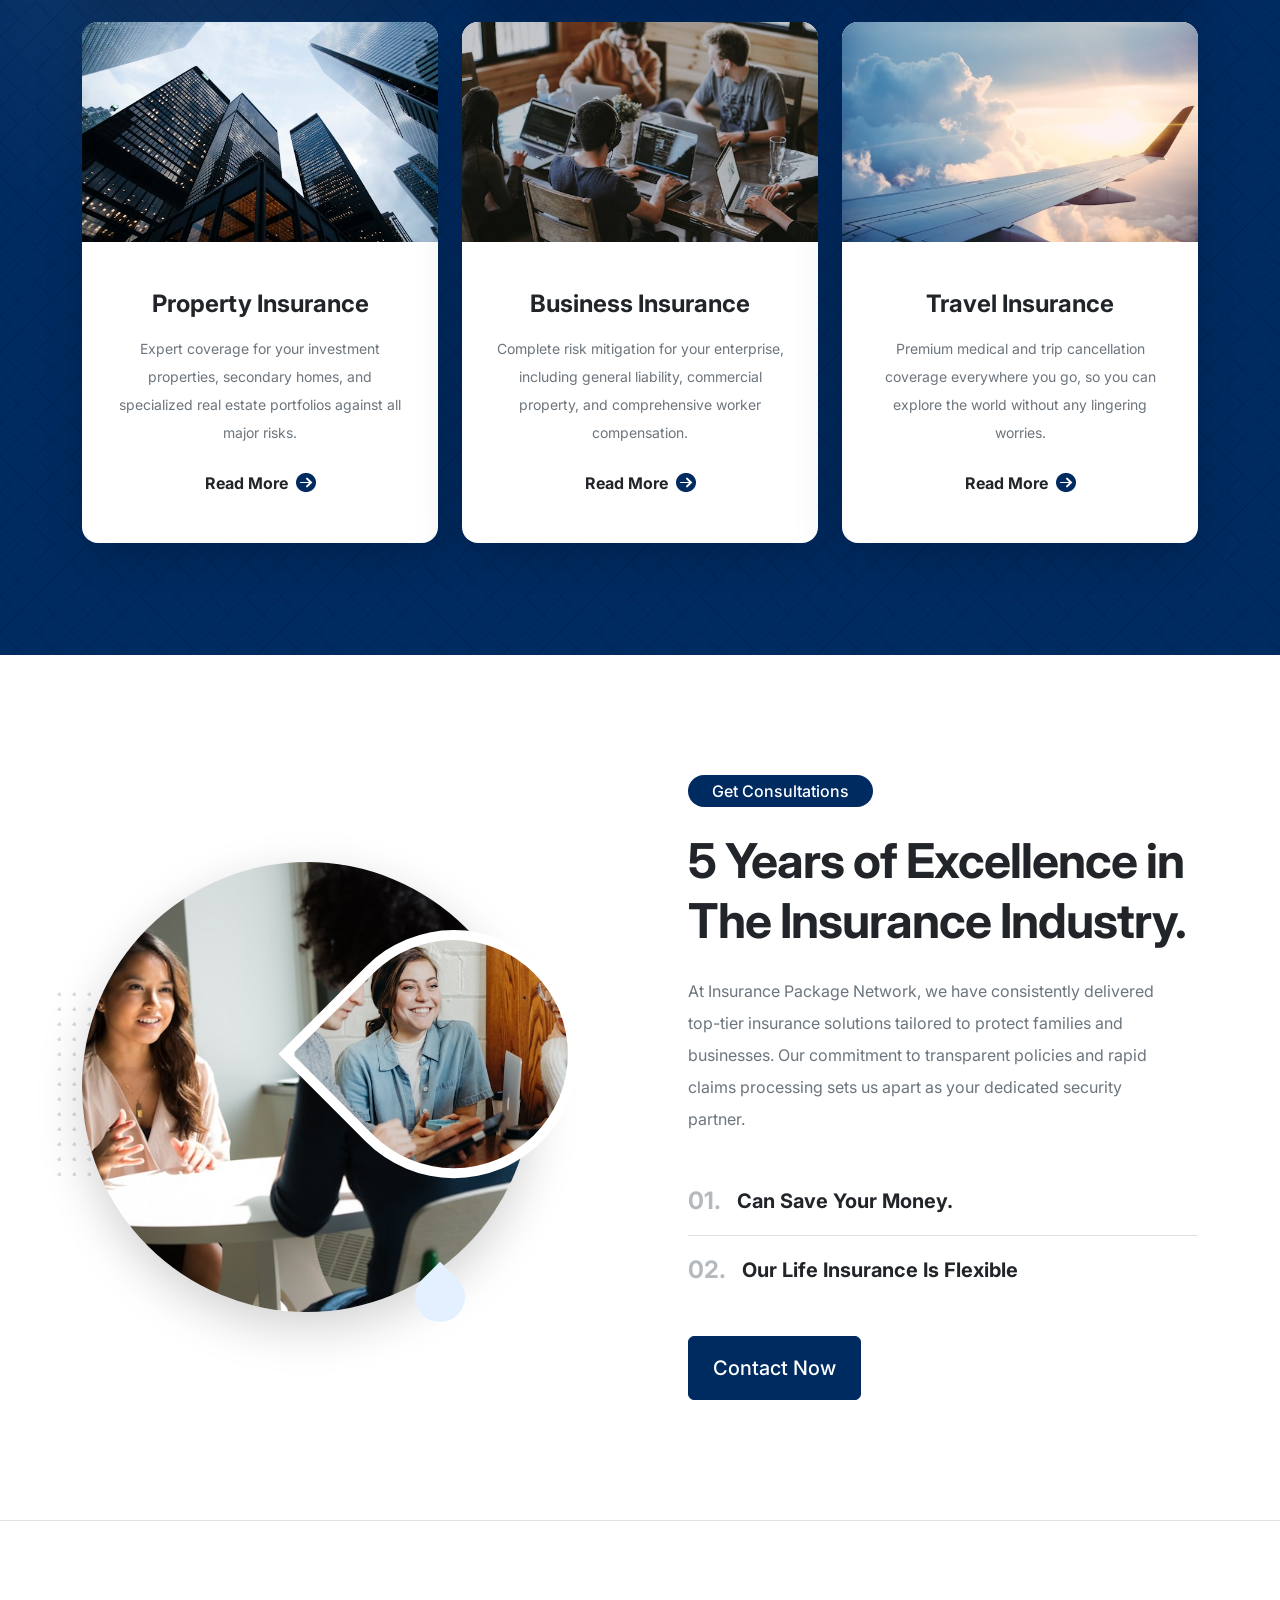
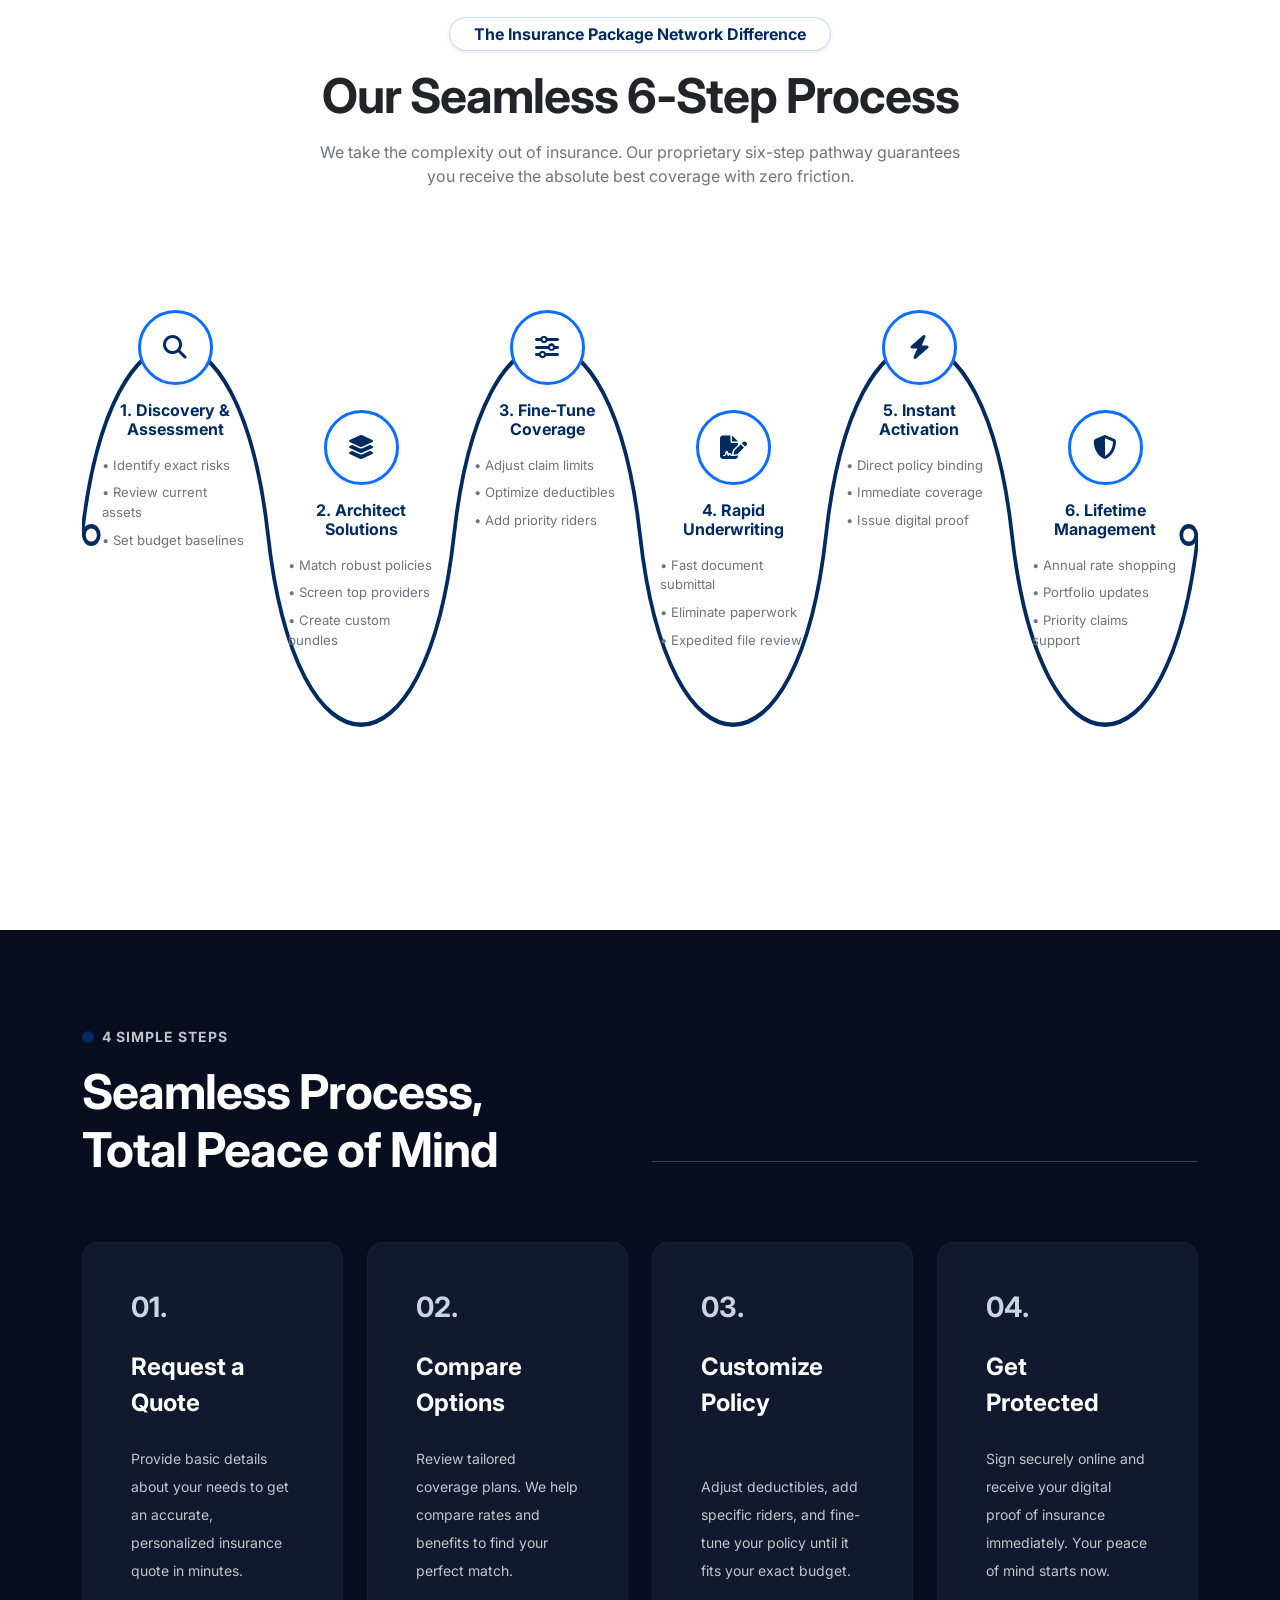
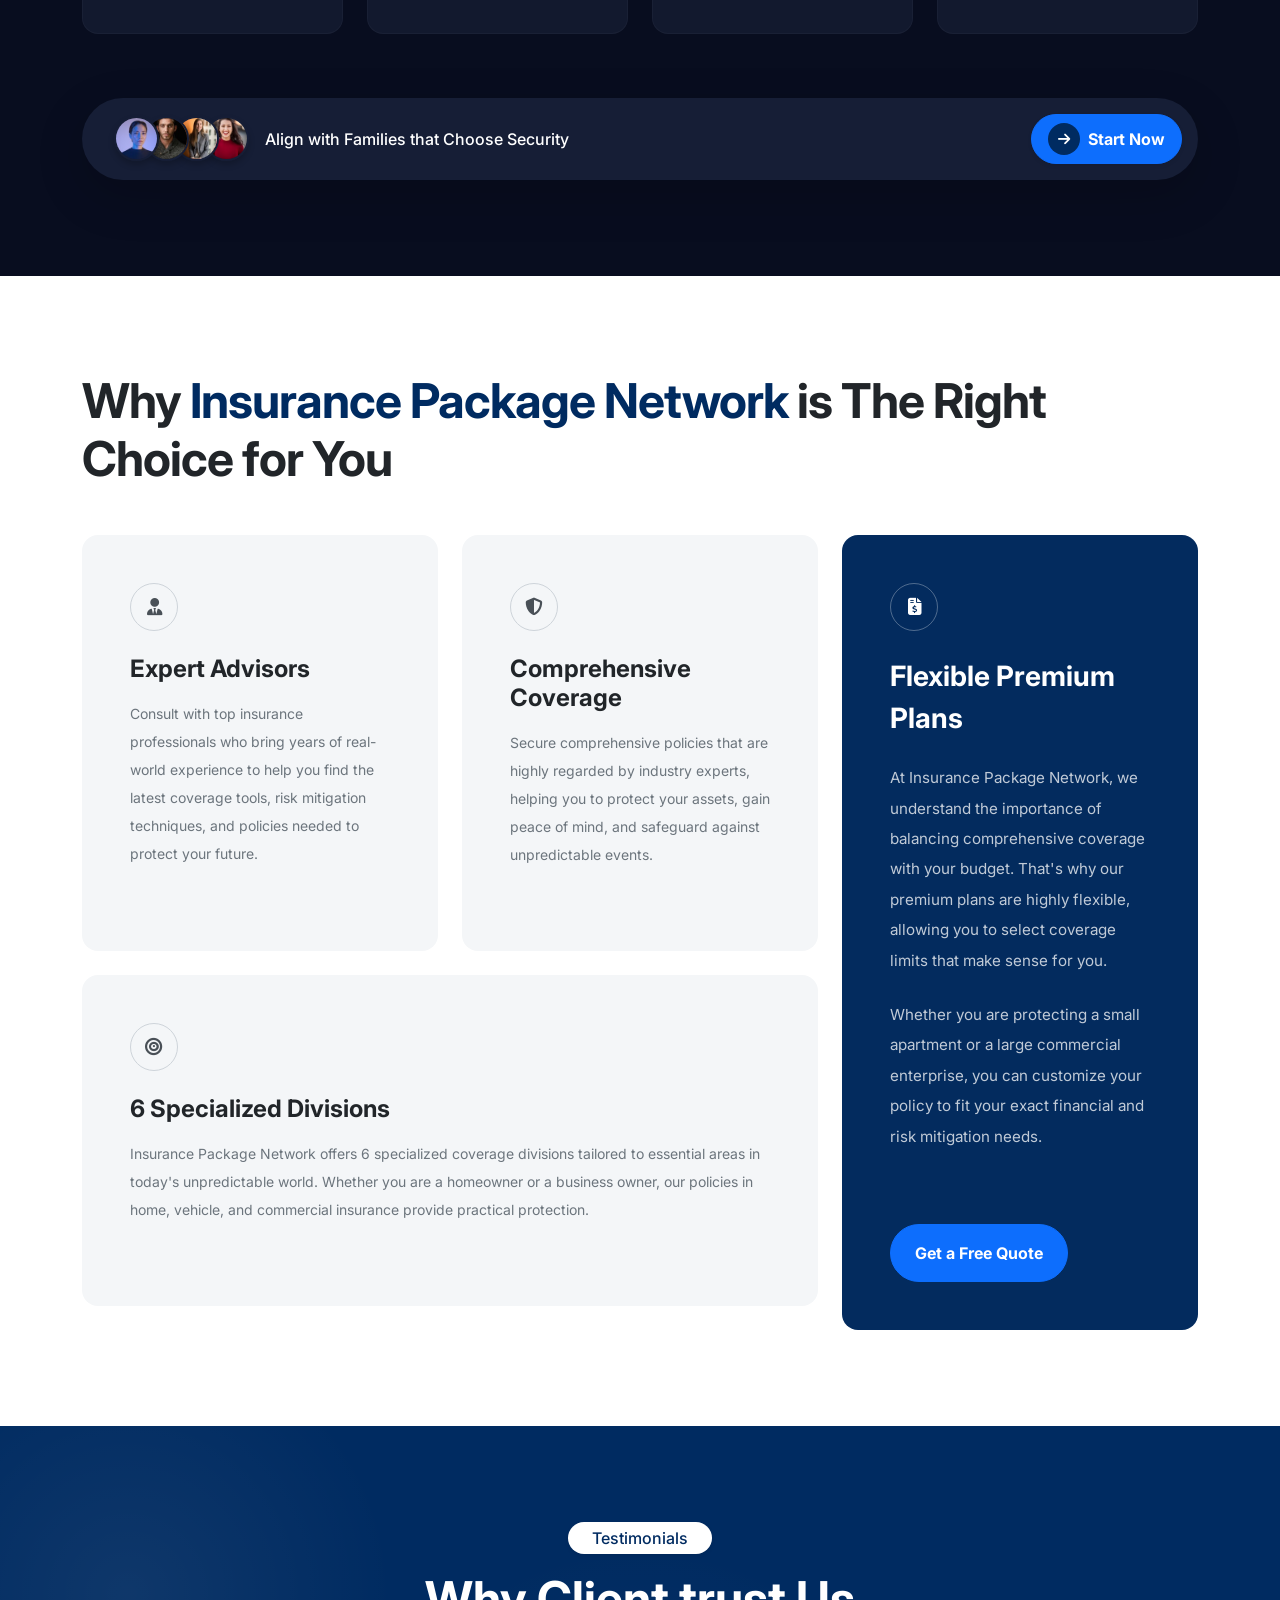
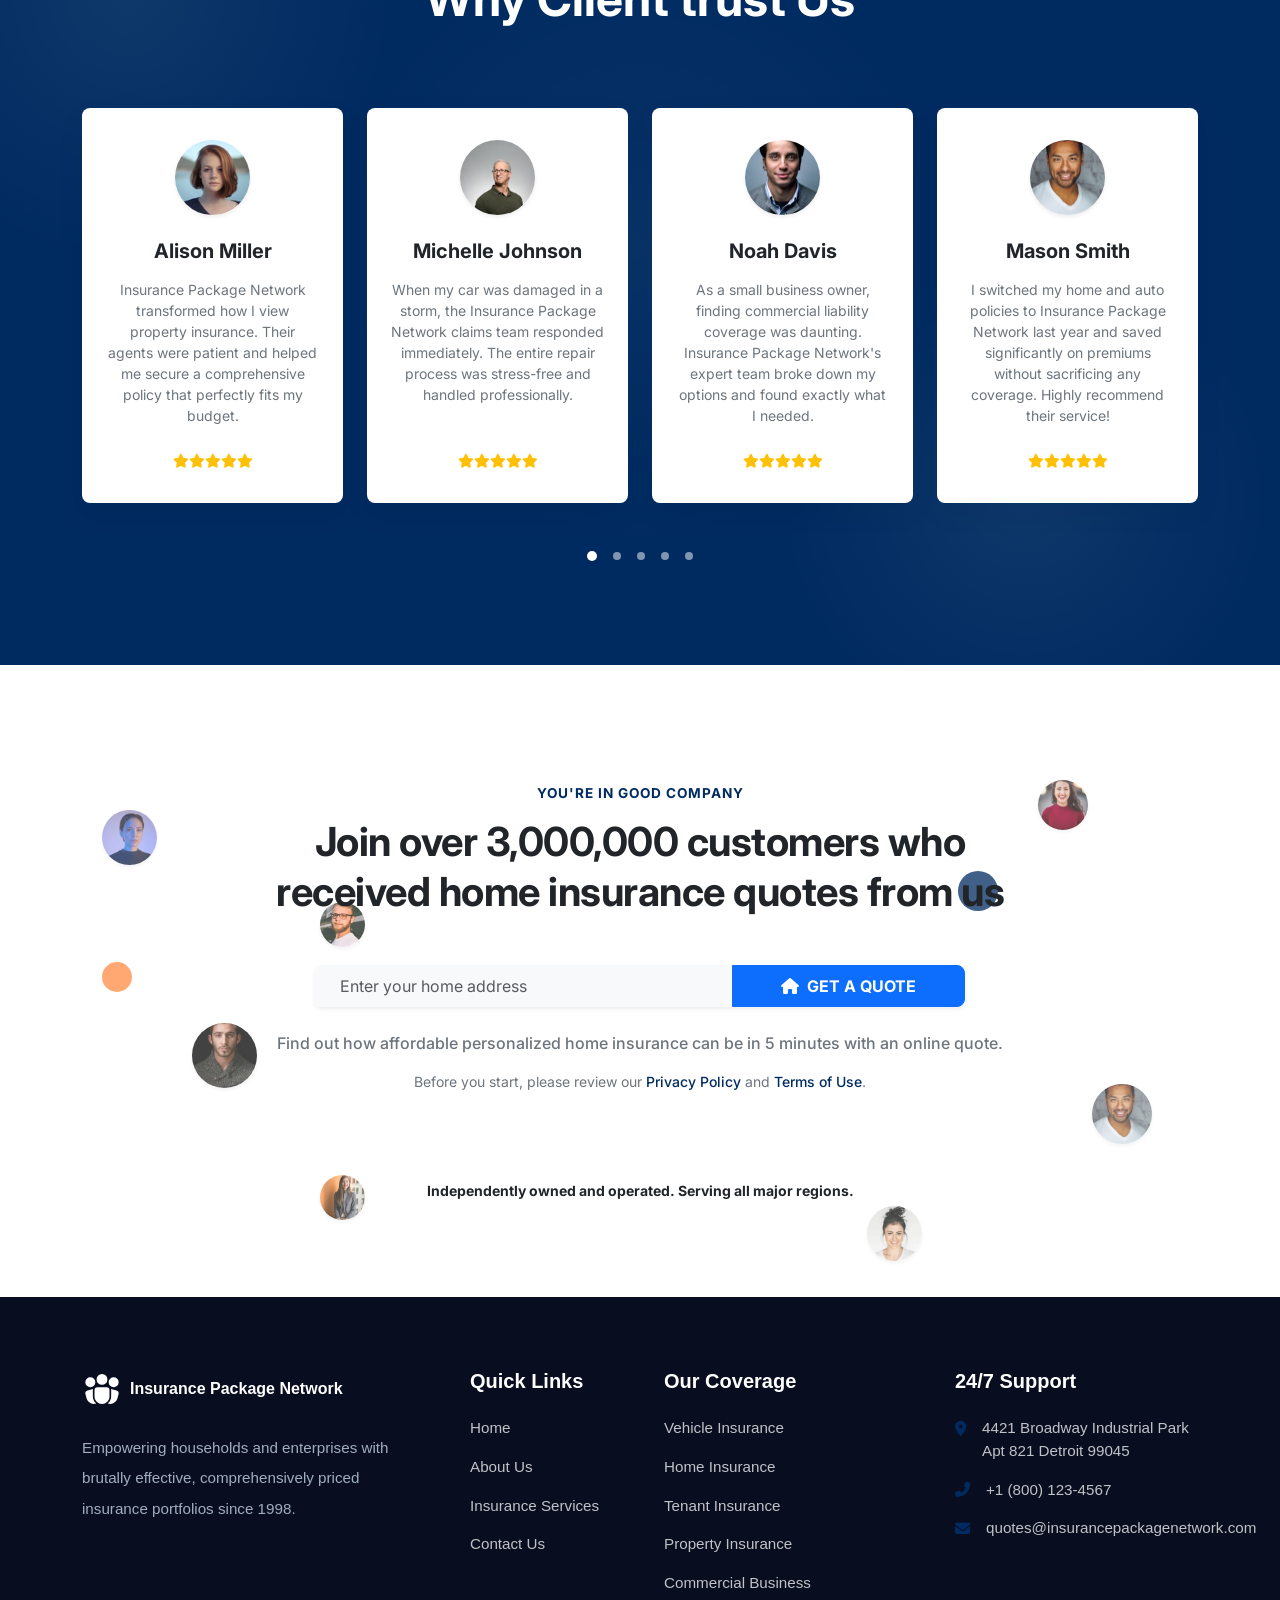
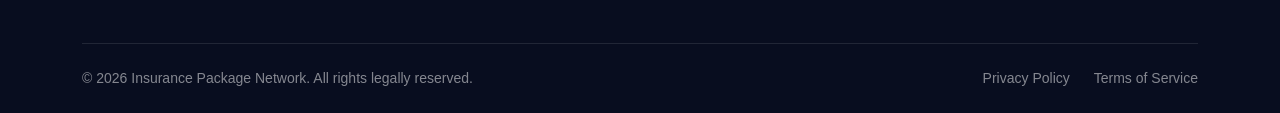
==== commit 71a89af0: "- pages created" ====
--- a/index.html
+++ b/index.html
@@ -4,11 +4,13 @@
 <head>
     <meta charset="UTF-8">
     <meta name="viewport" content="width=device-width, initial-scale=1.0">
-    <title>ZORVIXA Insurance Agency</title>
+    <title>Insurance Package Network</title>
     <!-- Bootstrap CSS -->
     <link href="https://cdn.jsdelivr.net/npm/bootstrap@5.3.0/dist/css/bootstrap.min.css" rel="stylesheet">
     <!-- Font Awesome -->
     <link rel="stylesheet" href="https://cdnjs.cloudflare.com/ajax/libs/font-awesome/6.4.0/css/all.min.css">
+    <!-- Favicon (logo) -->
+    <link rel="icon" href="assets/images/img_001.svg" type="image/svg+xml">
     <!-- Custom CSS -->
     <link rel="stylesheet" href="style.css">
 </head>
@@ -34,12 +36,12 @@
             <a class="navbar-brand d-flex align-items-center" href="#">
                 <!-- Logo Icon -->
                 <div class="logo-icon me-2 position-relative">
-                    <img src="https://api.iconify.design/fluent:people-community-24-filled.svg?color=%23002b61"
+                    <img src="assets/images/img_001.svg"
                         width="45" height="45" alt="Logo">
                 </div>
                 <div>
-                    <span class="fw-bold fs-4 d-block lh-1 text-dark">ZORVIXA</span>
-                    <span class="fs-6 logo-subtitle">Insurance Agency</span>
+                    <span class="fw-bold fs-6 fs-md-4 d-block lh-1 text-dark">Insurance Package Network</span>
+                   
                 </div>
             </a>
             <button class="navbar-toggler" type="button" data-bs-toggle="collapse" data-bs-target="#navbarNav">
@@ -47,16 +49,13 @@
             </button>
             <div class="collapse navbar-collapse" id="navbarNav">
                 <ul class="navbar-nav mx-auto fw-medium">
-                    <li class="nav-item px-2"><a class="nav-link text-dark fw-semibold" href="#">Home</a></li>
-                    <li class="nav-item px-2"><a class="nav-link text-secondary" href="#">About us</a></li>
-                    <li class="nav-item px-2"><a class="nav-link text-secondary" href="#">Services</a></li>
-                    <li class="nav-item px-2 dropdown">
-                        <a class="nav-link dropdown-toggle text-secondary" href="#" role="button"
-                            data-bs-toggle="dropdown">Pages</a>
-                    </li>
-                    <li class="nav-item px-2"><a class="nav-link text-secondary" href="#">Our Team</a></li>
+                    <li class="nav-item px-2 border-bottom border-primary border-2"><a class="nav-link text-primary-accent fw-bold" href="index.html">Home</a></li>
+                    <li class="nav-item px-2"><a class="nav-link text-secondary hover-primary transition-all" href="about-us.html">About us</a></li>
+                    <li class="nav-item px-2"><a class="nav-link text-secondary hover-primary transition-all" href="services.html">Insurance</a></li>
+               
+                    <li class="nav-item px-2"><a class="nav-link text-secondary hover-primary transition-all" href="contact-us.html">Contact Us</a></li>
                 </ul>
-                <a href="#" class="btn btn-primary btn-custom px-4 py-2 fw-medium">Contact Us</a>
+                <a href="tel:+0123456789" class="btn btn-primary btn-custom px-4 py-2 fw-medium">Get a Quote</a>
             </div>
         </div>
     </nav>
@@ -65,18 +64,18 @@
     <header class="hero-section position-relative">
         <div class="hero-overlay position-absolute top-0 start-0 w-100 h-100 z-1"></div>
         <div class="hero-bg position-absolute top-0 start-0 w-100 h-100 z-0"
-            style="background-image: url('https://images.unsplash.com/photo-1556761175-5973dc0f32d7?ixlib=rb-4.0.3&auto=format&fit=crop&w=1920&q=80'); background-size: cover; background-position: center;">
+            style="background-image: url('assets/images/img_002.jpg'); background-size: cover; background-position: center;">
         </div>
 
         <div class="container h-100 d-flex align-items-center position-relative z-2">
             <div class="row w-100">
                 <div class="col-lg-7 text-white py-5">
-                    <span class="badge badge-custom px-4 py-2 mb-4 rounded-pill fw-medium fs-6">Health Insurance</span>
+           
                     <h1 class="display-3 fw-bold mb-4">You are Ready to<br>Get Your Insurance</h1>
                     <p class="fs-5 mb-5 opacity-90 pe-lg-5 lh-base">Get peace of mind with our comprehensive insurance
                         coverage tailored to your needs. From home and auto to life and health, we've got you covered.
                         Explore our range of policies and find the perfect fit for your family's security.</p>
-                    <a href="#" class="btn btn-primary btn-custom btn-lg px-5 py-3 fw-medium">Get Started</a>
+                    <a href="tel:+0123456789" class="btn btn-primary btn-custom btn-lg px-5 py-3 fw-medium">Contact Us</a>
                 </div>
             </div>
         </div>
@@ -93,7 +92,7 @@
                         </div>
                         <div>
                             <h4 class="fw-bold mb-2">Peace of Mind</h4>
-                            <p class="text-secondary mb-0 small">Phasellus fermentum congue arcu.</p>
+                            <p class="text-secondary mb-0 small">Trusted advisors simplify plan selection, delivering dependable coverage for home, auto, health, and business risks.</p>
                         </div>
                     </div>
                 </div>
@@ -104,7 +103,7 @@
                         </div>
                         <div>
                             <h4 class="fw-bold mb-2">Tailored Cover</h4>
-                            <p class="text-secondary mb-0 small">Phasellus fermentum congue arcu.</p>
+                            <p class="text-secondary mb-0 small">Flexible policies adapt to your unique life stage, asset value and business needs without hidden exclusions.</p>
                         </div>
                     </div>
                 </div>
@@ -115,7 +114,7 @@
                         </div>
                         <div>
                             <h4 class="fw-bold mb-2">24/7 Support</h4>
-                            <p class="text-secondary mb-0 small">Phasellus fermentum congue arcu.</p>
+                            <p class="text-secondary mb-0 small">Our claim specialists are ready day and night to guide you through reports, repairs, and recovery after an incident.</p>
                         </div>
                     </div>
                 </div>
@@ -136,7 +135,7 @@
                         <div class="shape-circle position-absolute z-3"></div>
                         <div class="shape-rectangle position-absolute z-0"></div>
                         <!-- Main Image -->
-                        <img src="https://images.unsplash.com/photo-1600880292203-757bb62b4baf?ixlib=rb-4.0.3&auto=format&fit=crop&w=800&q=80"
+                        <img src="assets/images/img_008.jpg"
                             alt="Family Insurance"
                             class="img-fluid rounded-4 position-relative z-2 shadow w-100 object-fit-cover"
                             style="height: 500px;">
@@ -144,17 +143,15 @@
                 </div>
                 <!-- Content Column -->
                 <div class="col-lg-6 ps-lg-4">
-                    <span class="badge badge-custom px-4 py-2 mb-4 rounded-pill fw-medium fs-6">About Zorvixa</span>
+                    <span class="badge badge-custom px-4 py-2 mb-4 rounded-pill fw-medium fs-6">About Insurance Package Network</span>
                     <h2 class="display-5 fw-bold mb-4 text-dark lh-sm" style="letter-spacing: -1px;">Reliable Insurance
                         For<br>Any Purpose</h2>
-                    <p class="text-secondary mb-5 fs-6 lh-lg pe-lg-4">Lorem Ipsum is simply dummy text of the printing
-                        and typesetting industry. Lorem Ipsum has been the industry's standard dummy text ever since the
-                        1500s.</p>
+                    <p class="text-secondary mb-5 fs-6 lh-lg pe-lg-4">Insurance Package Network delivers professional insurance solutions across auto, home, tenant, property, business, and travel. Our experienced brokers analyze your needs and recommend coverage that protects what matters most, with fast quotes and friendly local support.</p>
 
                     <div class="row mb-5 g-4">
                         <div class="col-sm-6 d-flex align-items-center">
                             <div class="about-icon me-3 text-primary">
-                                <img src="https://api.iconify.design/ph:umbrella-light.svg?color=%23002b61" width="50"
+                                <img src="assets/images/img_009.svg" width="50"
                                     height="50" alt="Secure Services">
                             </div>
                             <h5 class="fw-bold mb-0 fs-6 lh-base text-dark">100 Secure<br>Services</h5>
@@ -164,7 +161,7 @@
                             <div class="d-none d-sm-block position-absolute bg-light"
                                 style="width: 2px; height: 100%; left: -15px; top: 0;"></div>
                             <div class="about-icon me-3 text-primary">
-                                <img src="https://api.iconify.design/ph:hand-coins-light.svg?color=%23002b61" width="50"
+                                <img src="assets/images/img_010.svg" width="50"
                                     height="50" alt="Money Back">
                             </div>
                             <h5 class="fw-bold mb-0 fs-6 lh-base text-dark">Anytime Money<br>Back</h5>
@@ -172,11 +169,10 @@
                     </div>
 
                     <div class="d-flex align-items-center flex-wrap mt-2">
-                        <a href="#" class="btn btn-primary btn-custom px-4 py-3 fw-medium me-4 mb-3 mb-sm-0">Read
-                            More</a>
+                        
                         <div class="contact-agent d-flex align-items-center mb-3 mb-sm-0 px-2">
                             <div class="agent-avatar position-relative me-3">
-                                <img src="https://images.unsplash.com/photo-1560250097-0b93528c311a?ixlib=rb-4.0.3&auto=format&fit=crop&w=100&q=80"
+                                <img src="assets/images/img_011.jpg"
                                     alt="Agent" class="rounded-circle object-fit-cover" width="50" height="50">
                                 <span
                                     class="position-absolute bottom-0 end-0 bg-primary text-white rounded-circle d-flex align-items-center justify-content-center border border-white border-2"
@@ -221,7 +217,7 @@
                         <div class="position-relative z-1">
                             <h4 class="fw-bold text-white mb-4 text-center text-lg-start">Start your free quote</h4>
                             <div class="d-grid gap-3">
-                                <a href="#" class="btn btn-primary btn-lg rounded-pill fw-bold py-3 shadow-sm hover-lift">
+                                <a href="tel:+0123456789" class="btn btn-primary btn-lg rounded-pill fw-bold py-3 shadow-sm hover-lift">
                                     Get a Quote Now <i class="fas fa-arrow-right ms-2"></i>
                                 </a>
                                 <a href="#" class="btn btn-outline-light btn-lg rounded-pill fw-bold py-3 hover-lift">
@@ -242,7 +238,7 @@
     <!-- Services Section -->
     <section class="services-section py-5 position-relative bg-primary overflow-hidden">
         <!-- Subtle Pattern Background -->
-        <div class="position-absolute top-0 start-0 w-100 h-100 z-0 opacity-10" style="background-image: url('https://www.transparenttextures.com/patterns/always-grey.png');"></div>
+        <div class="position-absolute top-0 start-0 w-100 h-100 z-0 opacity-10" style="background-image: url('assets/images/img_012.png');"></div>
         
         <div class="container position-relative z-1 py-5">
             <div class="text-center mb-5 pb-4">
@@ -255,12 +251,12 @@
                 <div class="col-lg-4 col-md-6">
                     <div class="card service-card border-0 h-100 rounded-4 overflow-visible shadow-lg">
                         <div class="service-img position-relative rounded-top-4 overflow-hidden">
-                            <img src="https://images.unsplash.com/photo-1560518883-ce09059eeffa?ixlib=rb-4.0.3&auto=format&fit=crop&w=600&q=80" alt="Home Insurance" class="w-100 object-fit-cover" style="height: 240px; transition: transform 0.5s ease;">
+                            <img src="assets/images/img_013.jpg" alt="Home Insurance" class="w-100 object-fit-cover" style="height: 240px; transition: transform 0.5s ease;">
                         </div>
                         <div class="card-body text-center pt-5 px-4 pb-5 d-flex flex-column">
                             <h4 class="fw-bold mb-3 text-dark">Home Insurance</h4>
                             <p class="text-secondary small mb-4 px-2 lh-lg flex-grow-1">Protect your largest asset from unexpected damage, theft, and liability with our comprehensive home coverage plans.</p>
-                            <a href="home-insurance.html" class="read-more-link text-dark fw-bold text-decoration-none fs-6 mt-auto d-inline-flex align-items-center justify-content-center">
+                            <a href="services.html#home" class="read-more-link text-dark fw-bold text-decoration-none fs-6 mt-auto d-inline-flex align-items-center justify-content-center">
                                 Read More <i class="fas fa-arrow-circle-right ms-2 text-primary fs-5"></i>
                             </a>
                         </div>
@@ -271,12 +267,12 @@
                 <div class="col-lg-4 col-md-6">
                     <div class="card service-card border-0 h-100 rounded-4 overflow-visible shadow-lg">
                         <div class="service-img position-relative rounded-top-4 overflow-hidden">
-                            <img src="https://images.unsplash.com/photo-1560448204-e02f11c3d0e2?ixlib=rb-4.0.3&auto=format&fit=crop&w=600&q=80" alt="Tenant Insurance" class="w-100 object-fit-cover" style="height: 240px; transition: transform 0.5s ease;">
+                            <img src="assets/images/img_014.jpg" alt="Tenant Insurance" class="w-100 object-fit-cover" style="height: 240px; transition: transform 0.5s ease;">
                         </div>
                         <div class="card-body text-center pt-5 px-4 pb-5 d-flex flex-column">
                             <h4 class="fw-bold mb-3 text-dark">Tenant Insurance</h4>
                             <p class="text-secondary small mb-4 px-2 lh-lg flex-grow-1">Don't leave your personal belongings exposed. Secure your lifestyle with coverage that protects renters against theft and accidents.</p>
-                            <a href="tenant-insurance.html" class="read-more-link text-dark fw-bold text-decoration-none fs-6 mt-auto d-inline-flex align-items-center justify-content-center">
+                            <a href="services.html#tenant" class="read-more-link text-dark fw-bold text-decoration-none fs-6 mt-auto d-inline-flex align-items-center justify-content-center">
                                 Read More <i class="fas fa-arrow-circle-right ms-2 text-primary fs-5"></i>
                             </a>
                         </div>
@@ -287,12 +283,12 @@
                 <div class="col-lg-4 col-md-6">
                     <div class="card service-card border-0 h-100 rounded-4 overflow-visible shadow-lg">
                         <div class="service-img position-relative rounded-top-4 overflow-hidden">
-                            <img src="https://images.unsplash.com/photo-1563720360172-67b8f3dce741?ixlib=rb-4.0.3&auto=format&fit=crop&w=600&q=80" alt="Vehicle Insurance" class="w-100 object-fit-cover" style="height: 240px; transition: transform 0.5s ease;">
+                            <img src="assets/images/img_015.jpg" alt="Vehicle Insurance" class="w-100 object-fit-cover" style="height: 240px; transition: transform 0.5s ease;">
                         </div>
                         <div class="card-body text-center pt-5 px-4 pb-5 d-flex flex-column">
                             <h4 class="fw-bold mb-3 text-dark">Vehicle Insurance</h4>
                             <p class="text-secondary small mb-4 px-2 lh-lg flex-grow-1">Drive with complete confidence knowing you have premium collision, comprehensive, liability, and guaranteed roadside assistance.</p>
-                            <a href="vehicle-insurance.html" class="read-more-link text-dark fw-bold text-decoration-none fs-6 mt-auto d-inline-flex align-items-center justify-content-center">
+                            <a href="services.html#vehicle" class="read-more-link text-dark fw-bold text-decoration-none fs-6 mt-auto d-inline-flex align-items-center justify-content-center">
                                 Read More <i class="fas fa-arrow-circle-right ms-2 text-primary fs-5"></i>
                             </a>
                         </div>
@@ -303,12 +299,12 @@
                 <div class="col-lg-4 col-md-6">
                     <div class="card service-card border-0 h-100 rounded-4 overflow-visible shadow-lg">
                         <div class="service-img position-relative rounded-top-4 overflow-hidden">
-                            <img src="https://images.unsplash.com/photo-1486406146926-c627a92ad1ab?ixlib=rb-4.0.3&auto=format&fit=crop&w=600&q=80" alt="Property Insurance" class="w-100 object-fit-cover" style="height: 240px; transition: transform 0.5s ease;">
+                            <img src="assets/images/img_016.jpg" alt="Property Insurance" class="w-100 object-fit-cover" style="height: 240px; transition: transform 0.5s ease;">
                         </div>
                         <div class="card-body text-center pt-5 px-4 pb-5 d-flex flex-column">
                             <h4 class="fw-bold mb-3 text-dark">Property Insurance</h4>
                             <p class="text-secondary small mb-4 px-2 lh-lg flex-grow-1">Expert coverage for your investment properties, secondary homes, and specialized real estate portfolios against all major risks.</p>
-                            <a href="property-insurance.html" class="read-more-link text-dark fw-bold text-decoration-none fs-6 mt-auto d-inline-flex align-items-center justify-content-center">
+                            <a href="services.html#property" class="read-more-link text-dark fw-bold text-decoration-none fs-6 mt-auto d-inline-flex align-items-center justify-content-center">
                                 Read More <i class="fas fa-arrow-circle-right ms-2 text-primary fs-5"></i>
                             </a>
                         </div>
@@ -319,12 +315,12 @@
                 <div class="col-lg-4 col-md-6">
                     <div class="card service-card border-0 h-100 rounded-4 overflow-visible shadow-lg">
                         <div class="service-img position-relative rounded-top-4 overflow-hidden">
-                            <img src="https://images.unsplash.com/photo-1522071820081-009f0129c71c?ixlib=rb-4.0.3&auto=format&fit=crop&w=600&q=80" alt="Business Insurance" class="w-100 object-fit-cover" style="height: 240px; transition: transform 0.5s ease;">
+                            <img src="assets/images/img_017.jpg" alt="Business Insurance" class="w-100 object-fit-cover" style="height: 240px; transition: transform 0.5s ease;">
                         </div>
                         <div class="card-body text-center pt-5 px-4 pb-5 d-flex flex-column">
                             <h4 class="fw-bold mb-3 text-dark">Business Insurance</h4>
                             <p class="text-secondary small mb-4 px-2 lh-lg flex-grow-1">Complete risk mitigation for your enterprise, including general liability, commercial property, and comprehensive worker compensation.</p>
-                            <a href="business-insurance.html" class="read-more-link text-dark fw-bold text-decoration-none fs-6 mt-auto d-inline-flex align-items-center justify-content-center">
+                            <a href="services.html#business" class="read-more-link text-dark fw-bold text-decoration-none fs-6 mt-auto d-inline-flex align-items-center justify-content-center">
                                 Read More <i class="fas fa-arrow-circle-right ms-2 text-primary fs-5"></i>
                             </a>
                         </div>
@@ -335,12 +331,12 @@
                 <div class="col-lg-4 col-md-6">
                     <div class="card service-card border-0 h-100 rounded-4 overflow-visible shadow-lg">
                         <div class="service-img position-relative rounded-top-4 overflow-hidden">
-                            <img src="https://images.unsplash.com/photo-1436491865332-7a61a109cc05?ixlib=rb-4.0.3&auto=format&fit=crop&w=600&q=80" alt="Travel Insurance" class="w-100 object-fit-cover" style="height: 240px; transition: transform 0.5s ease;">
+                            <img src="assets/images/img_018.jpg" alt="Travel Insurance" class="w-100 object-fit-cover" style="height: 240px; transition: transform 0.5s ease;">
                         </div>
                         <div class="card-body text-center pt-5 px-4 pb-5 d-flex flex-column">
                             <h4 class="fw-bold mb-3 text-dark">Travel Insurance</h4>
                             <p class="text-secondary small mb-4 px-2 lh-lg flex-grow-1">Premium medical and trip cancellation coverage everywhere you go, so you can explore the world without any lingering worries.</p>
-                            <a href="travel-insurance.html" class="read-more-link text-dark fw-bold text-decoration-none fs-6 mt-auto d-inline-flex align-items-center justify-content-center">
+                            <a href="services.html#travel" class="read-more-link text-dark fw-bold text-decoration-none fs-6 mt-auto d-inline-flex align-items-center justify-content-center">
                                 Read More <i class="fas fa-arrow-circle-right ms-2 text-primary fs-5"></i>
                             </a>
                         </div>
@@ -365,13 +361,13 @@
                         </div>
 
                         <!-- Main Image -->
-                        <img src="https://images.unsplash.com/photo-1573497620053-ea5300f94f21?ixlib=rb-4.0.3&auto=format&fit=crop&w=800&q=80"
+                        <img src="assets/images/img_019.jpg"
                             alt="Consultation" class="excellence-img-main position-relative z-1 shadow-lg">
 
                         <!-- Overlapping Wedge -->
                         <div class="excellence-wedge-wrapper z-2">
                             <div class="excellence-wedge-inner">
-                                <img src="https://images.unsplash.com/photo-1543269865-cbf427effbad?ixlib=rb-4.0.3&auto=format&fit=crop&w=800&q=80"
+                                <img src="assets/images/img_020.jpg"
                                     alt="Family" class="excellence-wedge-img">
                             </div>
                         </div>
@@ -384,13 +380,11 @@
                 <!-- Content Column -->
                 <div class="col-lg-6 ps-lg-5 mt-5 mt-lg-0">
                     <span
-                        class="badge badge-custom px-4 py-2 mb-4 rounded-pill fw-medium fs-6 text-white text-bg-primary">Get
+                        class="badge badge-custom px-4 py-2 mb-4 rounded-pill fw-medium fs-6 text-white text-bg-text-primary">Get
                         Consultations</span>
                     <h2 class="display-5 fw-bold mb-4 text-dark lh-sm" style="letter-spacing: -1px;">5 Years of
                         Excellence in<br>The Insurance Industry.</h2>
-                    <p class="text-secondary mb-5 fs-6 lh-lg pe-lg-4">Lorem Ipsum is simply dummy text of the printing
-                        and typesetting industry. Lorem Ipsum has been the industry's standard dummy text ever since the
-                        1500.</p>
+                    <p class="text-secondary mb-5 fs-6 lh-lg pe-lg-4">At Insurance Package Network, we have consistently delivered top-tier insurance solutions tailored to protect families and businesses. Our commitment to transparent policies and rapid claims processing sets us apart as your dedicated security partner.</p>
 
                     <div class="excellence-list mb-5">
                         <div class="d-flex align-items-center mb-3 pb-3 border-bottom">
@@ -403,7 +397,7 @@
                         </div>
                     </div>
 
-                    <a href="#" class="btn btn-primary btn-custom btn-lg px-4 py-3 fw-medium">Contact Now</a>
+                    <a href="tel:+0123456789" class="btn btn-primary btn-custom btn-lg px-4 py-3 fw-medium">Contact Now</a>
                 </div>
             </div>
         </div>
@@ -414,7 +408,7 @@
         <div class="container py-5">
             <div class="text-center mb-5 pb-xl-4 flex-column align-items-center d-flex">
                 <span class="badge text-primary px-4 py-2 mb-3 rounded-pill fw-bold fs-6 border border-primary border-opacity-25" style="background-color: var(--primary-color); opacity: 0.1; position: absolute;"></span>
-                <span class="badge text-primary px-4 py-2 mb-3 rounded-pill fw-bold fs-6 border border-primary border-opacity-25 bg-white shadow-sm z-1">The Zorvixa Difference</span>
+                <span class="badge text-primary px-4 py-2 mb-3 rounded-pill fw-bold fs-6 border border-primary border-opacity-25 bg-white shadow-sm z-1">The Insurance Package Network Difference</span>
                 <h2 class="display-5 fw-bold text-dark mb-3" style="letter-spacing: -1px;">Our Seamless 6-Step Process</h2>
                 <p class="text-secondary mb-0" style="max-width: 650px;">We take the complexity out of insurance. Our proprietary six-step pathway guarantees you receive the absolute best coverage with zero friction.</p>
             </div>
@@ -625,14 +619,14 @@
             <div class="process-footer p-3 ps-sm-4 d-flex flex-column flex-sm-row align-items-center justify-content-between shadow-lg" style="background-color: #161e36;">
                 <div class="d-flex align-items-center mb-4 mb-sm-0 flex-wrap justify-content-center">
                     <div class="avatar-stack d-flex me-3 ms-2 mb-2 mb-sm-0">
-                        <img src="https://images.unsplash.com/photo-1534528741775-53994a69daeb?ixlib=rb-4.0.3&auto=format&fit=crop&w=100&q=80" alt="Customer" class="rounded-circle border border-2 object-fit-cover" style="width: 45px; height: 45px; border-color: #161e36 !important; position: relative; z-index: 4;">
-                        <img src="https://images.unsplash.com/photo-1506794778202-cad84cf45f1d?ixlib=rb-4.0.3&auto=format&fit=crop&w=100&q=80" alt="Customer" class="rounded-circle border border-2 object-fit-cover" style="width: 45px; height: 45px; border-color: #161e36 !important; position: relative; z-index: 3; margin-left: -15px;">
-                        <img src="https://images.unsplash.com/photo-1573496359142-b8d87734a5a2?ixlib=rb-4.0.3&auto=format&fit=crop&w=100&q=80" alt="Customer" class="rounded-circle border border-2 object-fit-cover" style="width: 45px; height: 45px; border-color: #161e36 !important; position: relative; z-index: 2; margin-left: -15px;">
-                        <img src="https://images.unsplash.com/photo-1494790108377-be9c29b29330?ixlib=rb-4.0.3&auto=format&fit=crop&w=100&q=80" alt="Customer" class="rounded-circle border border-2 object-fit-cover" style="width: 45px; height: 45px; border-color: #161e36 !important; position: relative; z-index: 1; margin-left: -15px;">
+                        <img src="assets/images/img_021.jpg" alt="Customer" class="rounded-circle border border-2 object-fit-cover" style="width: 45px; height: 45px; border-color: #161e36 !important; position: relative; z-index: 4;">
+                        <img src="assets/images/img_022.jpg" alt="Customer" class="rounded-circle border border-2 object-fit-cover" style="width: 45px; height: 45px; border-color: #161e36 !important; position: relative; z-index: 3; margin-left: -15px;">
+                        <img src="assets/images/img_023.jpg" alt="Customer" class="rounded-circle border border-2 object-fit-cover" style="width: 45px; height: 45px; border-color: #161e36 !important; position: relative; z-index: 2; margin-left: -15px;">
+                        <img src="assets/images/img_024.jpg" alt="Customer" class="rounded-circle border border-2 object-fit-cover" style="width: 45px; height: 45px; border-color: #161e36 !important; position: relative; z-index: 1; margin-left: -15px;">
                     </div>
                     <span class="text-white fw-medium m-0 fs-6">Align with Families that Choose Security</span>
                 </div>
-                <a href="#" class="btn btn-white bg-white text-dark rounded-pill fw-bold px-3 py-2 d-inline-flex align-items-center process-btn shadow-sm" style="white-space: nowrap;">
+                <a href="contact-us.html" class="btn btn-primary text-white rounded-pill fw-bold px-3 py-2 d-inline-flex align-items-center process-btn shadow-sm" style="white-space: nowrap;">
                     <span class="bg-primary text-white rounded-circle d-flex align-items-center justify-content-center me-2" style="width: 32px; height: 32px;">
                         <i class="fas fa-arrow-right small"></i>
                     </span> 
@@ -649,7 +643,7 @@
         <section class="why-choose-section py-5 bg-white">
             <div class="container py-lg-5">
                 <div class="mb-5 text-center text-md-start">
-                    <h2 class="display-5 fw-bold text-dark" style="letter-spacing: -1px;">Why <span class="text-primary">Zorvixa</span> is The Right Choice for You</h2>
+                    <h2 class="display-5 fw-bold text-dark" style="letter-spacing: -1px;">Why <span class="text-primary">Insurance Package Network</span> is The Right Choice for You</h2>
                 </div>
                 
                 <div class="row g-4">
@@ -662,18 +656,18 @@
                                     <div class="icon-outline mb-4">
                                         <i class="fas fa-user-tie"></i>
                                     </div>
-                                    <h4 class="fw-bold mb-3 text-dark">Expert Instructors</h4>
-                                    <p class="text-secondary mb-0 lh-lg small">Learn from top industry professionals who bring years of real-world experience to the classroom, providing you with the latest tools, techniques, and insights needed to excel in your field.</p>
+                                    <h4 class="fw-bold mb-3 text-dark">Expert Advisors</h4>
+                                    <p class="text-secondary mb-0 lh-lg small">Consult with top insurance professionals who bring years of real-world experience to help you find the latest coverage tools, risk mitigation techniques, and policies needed to protect your future.</p>
                                 </div>
                             </div>
                             <!-- Card 2 -->
                             <div class="col-md-6">
                                 <div class="card h-100 border-0 rounded-4 feature-card-light p-4 p-lg-5">
                                     <div class="icon-outline mb-4">
-                                        <i class="fas fa-rocket"></i>
+                                        <i class="fas fa-shield-alt"></i>
                                     </div>
-                                    <h4 class="fw-bold mb-3 text-dark">Career-Boost Certify</h4>
-                                    <p class="text-secondary mb-0 lh-lg small">Earn certifications that are highly regarded by employers, helping you to enhance your resume, gain industry recognition, and open doors to new career opportunities.</p>
+                                    <h4 class="fw-bold mb-3 text-dark">Comprehensive Coverage</h4>
+                                    <p class="text-secondary mb-0 lh-lg small">Secure comprehensive policies that are highly regarded by industry experts, helping you to protect your assets, gain peace of mind, and safeguard against unpredictable events.</p>
                                 </div>
                             </div>
                             <!-- Card 3 -->
@@ -682,8 +676,8 @@
                                     <div class="icon-outline mb-4">
                                         <i class="fas fa-bullseye"></i>
                                     </div>
-                                    <h4 class="fw-bold mb-3 text-dark">100+ High Impact Courses</h4>
-                                    <p class="text-secondary mb-0 lh-lg small">Zorvixa offers over 100 courses that cover essential skills in today's tech industry. Whether you're a beginner or an experienced professional, our courses in web development, data science, and cybersecurity provide practical, hands-on learning to help you apply your skills immediately & competitive.</p>
+                                    <h4 class="fw-bold mb-3 text-dark">6 Specialized Divisions</h4>
+                                    <p class="text-secondary mb-0 lh-lg small">Insurance Package Network offers 6 specialized coverage divisions tailored to essential areas in today's unpredictable world. Whether you are a homeowner or a business owner, our policies in home, vehicle, and commercial insurance provide practical protection.</p>
                                 </div>
                             </div>
                         </div>
@@ -693,17 +687,17 @@
                     <div class="col-lg-4">
                         <div class="card h-100 border-0 rounded-4 feature-card-dark p-4 p-lg-5 text-white">
                             <div class="icon-outline icon-outline-light mb-4">
-                                <i class="fas fa-desktop"></i>
-                            </div>
-                            <h3 class="fw-bold mb-4 lh-base text-white">Flexible Learning<br>Schedules</h3>
+                                <i class="fas fa-file-invoice-dollar"></i>
+                            </div>
+                            <h3 class="fw-bold mb-4 lh-base text-white">Flexible Premium<br>Plans</h3>
                             
-                            <p class="text-white opacity-75 mb-4 lh-lg" style="font-size: 0.95rem;">At Zorvixa, we understand the importance of balancing learning with a busy lifestyle. That's why our courses are available on-demand, allowing you to learn at your own pace, anytime and anywhere.</p>
+                            <p class="text-white opacity-75 mb-4 lh-lg" style="font-size: 0.95rem;">At Insurance Package Network, we understand the importance of balancing comprehensive coverage with your budget. That's why our premium plans are highly flexible, allowing you to select coverage limits that make sense for you.</p>
                             
-                            <p class="text-white opacity-75 mb-5 lh-lg" style="font-size: 0.95rem;">Whether you're a working professional or a student, you can customize your schedule to fit your needs.</p>
+                            <p class="text-white opacity-75 mb-5 lh-lg" style="font-size: 0.95rem;">Whether you are protecting a small apartment or a large commercial enterprise, you can customize your policy to fit your exact financial and risk mitigation needs.</p>
                             
                             <div class="mt-auto pt-4">
-                                <a href="#" class="btn btn-bright-green fw-bold rounded-pill px-4 py-3 d-inline-flex align-items-center">
-                                    Start Free Trial <i class="fas fa-arrow-right ms-2 fw-normal"></i>
+                                <a href="tel:+0123456789" class="btn btn-primary fw-bold rounded-pill px-4 py-3 d-inline-flex align-items-center">
+                                    Get a Free Quote
                                 </a>
                             </div>
                         </div>
@@ -728,12 +722,11 @@
                     <div class="col-lg-3 col-md-6">
                         <div class="card testimonial-card border-0 h-100 rounded-3 text-center p-4">
                             <div class="mb-4 mt-2">
-                                <img src="https://images.unsplash.com/photo-1438761681033-6461ffad8d80?ixlib=rb-4.0.3&auto=format&fit=crop&w=150&q=80"
+                                <img src="assets/images/img_025.jpg"
                                     alt="Alison" class="rounded-circle object-fit-cover shadow-sm testimonial-avatar">
                             </div>
                             <h5 class="fw-bold mb-3 text-dark">Alison Miller</h5>
-                            <p class="text-secondary small mb-4 lh-base">Phasellus massa felis, malesuada ac egestas
-                                nec, bibendum ut diam. In tellus augue, imperdiet eu porttitor sed, eleifend a felis.
+                            <p class="text-secondary small mb-4 lh-base">Insurance Package Network transformed how I view property insurance. Their agents were patient and helped me secure a comprehensive policy that perfectly fits my budget.
                             </p>
                             <div class="text-warning small mt-auto pb-2">
                                 <i class="fas fa-star"></i><i class="fas fa-star"></i><i class="fas fa-star"></i><i
@@ -745,12 +738,11 @@
                     <div class="col-lg-3 col-md-6">
                         <div class="card testimonial-card border-0 h-100 rounded-3 text-center p-4">
                             <div class="mb-4 mt-2">
-                                <img src="https://images.unsplash.com/photo-1472099645785-5658abf4ff4e?ixlib=rb-4.0.3&auto=format&fit=crop&w=150&q=80"
+                                <img src="assets/images/img_026.jpg"
                                     alt="Michelle" class="rounded-circle object-fit-cover shadow-sm testimonial-avatar">
                             </div>
                             <h5 class="fw-bold mb-3 text-dark">Michelle Johnson</h5>
-                            <p class="text-secondary small mb-4 lh-base">Phasellus massa felis, malesuada ac egestas
-                                nec, bibendum ut diam. In tellus augue, imperdiet eu porttitor sed, eleifend a felis.
+                            <p class="text-secondary small mb-4 lh-base">When my car was damaged in a storm, the Insurance Package Network claims team responded immediately. The entire repair process was stress-free and handled professionally.
                             </p>
                             <div class="text-warning small mt-auto pb-2">
                                 <i class="fas fa-star"></i><i class="fas fa-star"></i><i class="fas fa-star"></i><i
@@ -762,12 +754,11 @@
                     <div class="col-lg-3 col-md-6">
                         <div class="card testimonial-card border-0 h-100 rounded-3 text-center p-4">
                             <div class="mb-4 mt-2">
-                                <img src="https://images.unsplash.com/photo-1500648767791-00dcc994a43e?ixlib=rb-4.0.3&auto=format&fit=crop&w=150&q=80"
+                                <img src="assets/images/img_027.jpg"
                                     alt="Noah" class="rounded-circle object-fit-cover shadow-sm testimonial-avatar">
                             </div>
                             <h5 class="fw-bold mb-3 text-dark">Noah Davis</h5>
-                            <p class="text-secondary small mb-4 lh-base">Phasellus massa felis, malesuada ac egestas
-                                nec, bibendum ut diam. In tellus augue, imperdiet eu porttitor sed, eleifend a felis.
+                            <p class="text-secondary small mb-4 lh-base">As a small business owner, finding commercial liability coverage was daunting. Insurance Package Network's expert team broke down my options and found exactly what I needed.
                             </p>
                             <div class="text-warning small mt-auto pb-2">
                                 <i class="fas fa-star"></i><i class="fas fa-star"></i><i class="fas fa-star"></i><i
@@ -779,12 +770,11 @@
                     <div class="col-lg-3 col-md-6">
                         <div class="card testimonial-card border-0 h-100 rounded-3 text-center p-4">
                             <div class="mb-4 mt-2">
-                                <img src="https://images.unsplash.com/photo-1507003211169-0a1dd7228f2d?ixlib=rb-4.0.3&auto=format&fit=crop&w=150&q=80"
+                                <img src="assets/images/img_028.jpg"
                                     alt="Mason" class="rounded-circle object-fit-cover shadow-sm testimonial-avatar">
                             </div>
                             <h5 class="fw-bold mb-3 text-dark">Mason Smith</h5>
-                            <p class="text-secondary small mb-4 lh-base">Phasellus massa felis, malesuada ac egestas
-                                nec, bibendum ut diam. In tellus augue, imperdiet eu porttitor sed, eleifend a felis.
+                            <p class="text-secondary small mb-4 lh-base">I switched my home and auto policies to Insurance Package Network last year and saved significantly on premiums without sacrificing any coverage. Highly recommend their service!
                             </p>
                             <div class="text-warning small mt-auto pb-2">
                                 <i class="fas fa-star"></i><i class="fas fa-star"></i><i class="fas fa-star"></i><i
@@ -811,13 +801,13 @@
         <!-- Floating Background Elements -->
         <div class="floating-elements position-absolute top-0 start-0 w-100 h-100 z-0 opacity-75">
             <!-- Avatars -->
-            <img src="https://images.unsplash.com/photo-1534528741775-53994a69daeb?ixlib=rb-4.0.3&auto=format&fit=crop&w=150&q=80" alt="Avatar" class="position-absolute rounded-circle shadow-sm float-avatar" style="width: 55px; height: 55px; top: 20%; left: 8%; animation-delay: 0s;">
-            <img src="https://images.unsplash.com/photo-1506794778202-cad84cf45f1d?ixlib=rb-4.0.3&auto=format&fit=crop&w=150&q=80" alt="Avatar" class="position-absolute rounded-circle shadow-sm float-avatar" style="width: 65px; height: 65px; top: 55%; left: 15%; animation-delay: 1s;">
-            <img src="https://images.unsplash.com/photo-1573496359142-b8d87734a5a2?ixlib=rb-4.0.3&auto=format&fit=crop&w=150&q=80" alt="Avatar" class="position-absolute rounded-circle shadow-sm float-avatar d-none d-md-block" style="width: 45px; height: 45px; top: 80%; left: 25%; animation-delay: 2s;">
-            <img src="https://images.unsplash.com/photo-1494790108377-be9c29b29330?ixlib=rb-4.0.3&auto=format&fit=crop&w=150&q=80" alt="Avatar" class="position-absolute rounded-circle shadow-sm float-avatar" style="width: 50px; height: 50px; top: 15%; right: 15%; animation-delay: 1.5s;">
-            <img src="https://images.unsplash.com/photo-1507003211169-0a1dd7228f2d?ixlib=rb-4.0.3&auto=format&fit=crop&w=150&q=80" alt="Avatar" class="position-absolute rounded-circle shadow-sm float-avatar" style="width: 60px; height: 60px; top: 65%; right: 10%; animation-delay: 0.5s;">
-            <img src="https://images.unsplash.com/photo-1580489944761-15a19d654956?ixlib=rb-4.0.3&auto=format&fit=crop&w=150&q=80" alt="Avatar" class="position-absolute rounded-circle shadow-sm float-avatar d-none d-md-block" style="width: 55px; height: 55px; top: 85%; right: 28%; animation-delay: 2.5s;">
-            <img src="https://images.unsplash.com/photo-1599566150163-29194dcaad36?ixlib=rb-4.0.3&auto=format&fit=crop&w=150&q=80" alt="Avatar" class="position-absolute rounded-circle shadow-sm float-avatar d-none d-lg-block" style="width: 45px; height: 45px; top: 35%; left: 25%; animation-delay: 0.8s;">
+            <img src="assets/images/img_029.jpg" alt="Avatar" class="position-absolute rounded-circle shadow-sm float-avatar" style="width: 55px; height: 55px; top: 20%; left: 8%; animation-delay: 0s;">
+            <img src="assets/images/img_030.jpg" alt="Avatar" class="position-absolute rounded-circle shadow-sm float-avatar" style="width: 65px; height: 65px; top: 55%; left: 15%; animation-delay: 1s;">
+            <img src="assets/images/img_031.jpg" alt="Avatar" class="position-absolute rounded-circle shadow-sm float-avatar d-none d-md-block" style="width: 45px; height: 45px; top: 80%; left: 25%; animation-delay: 2s;">
+            <img src="assets/images/img_032.jpg" alt="Avatar" class="position-absolute rounded-circle shadow-sm float-avatar" style="width: 50px; height: 50px; top: 15%; right: 15%; animation-delay: 1.5s;">
+            <img src="assets/images/img_028.jpg" alt="Avatar" class="position-absolute rounded-circle shadow-sm float-avatar" style="width: 60px; height: 60px; top: 65%; right: 10%; animation-delay: 0.5s;">
+            <img src="assets/images/img_033.jpg" alt="Avatar" class="position-absolute rounded-circle shadow-sm float-avatar d-none d-md-block" style="width: 55px; height: 55px; top: 85%; right: 28%; animation-delay: 2.5s;">
+            <img src="assets/images/img_034.jpg" alt="Avatar" class="position-absolute rounded-circle shadow-sm float-avatar d-none d-lg-block" style="width: 45px; height: 45px; top: 35%; left: 25%; animation-delay: 0.8s;">
             
             <!-- Colored Dots -->
             <span class="position-absolute rounded-circle float-dot" style="width: 30px; height: 30px; background-color: #ff8c42; top: 45%; left: 8%; animation-delay: 1.2s;"></span>
@@ -839,15 +829,90 @@
             <p class="small text-secondary mb-5 pb-4">Before you start, please review our <a href="#" class="text-primary text-decoration-none fw-medium">Privacy Policy</a> and <a href="#" class="text-primary text-decoration-none fw-medium">Terms of Use</a>.</p>
             
             <div class="mt-5 pt-3">
-                <p class="small text-dark fw-bold mb-0">Canadian-owned and operated. Serving British Columbia, Alberta, Saskatchewan, Manitoba, Ontario and Quebec.</p>
+                <p class="small text-dark fw-bold mb-0">Independently owned and operated. Serving all major regions.</p>
             </div>
         </div>
     </section>
 
     
+
+    <!-- Main Footer -->
+    <footer class="pt-5 pb-4 mt-auto" style="background-color: #080d1f; color: #a0aec0; font-family: 'Work Sans', sans-serif;">
+        <div class="container pt-4">
+            <div class="row g-5 mb-5">
+                <!-- Brand Info -->
+                <div class="col-lg-4 pe-lg-5">
+                    <a class="d-flex align-items-center mb-4 text-decoration-none" href="index.html">
+                        <div class="logo-icon me-2 position-relative">
+                            <img src="assets/images/img_001.svg" width="40" height="40" alt="Logo" style="filter: brightness(0) invert(1);">
+                        </div>
+                        <div>
+                            <span class="fw-bold fs-6 fs-md-4 d-block lh-1 text-white" style="font-family: 'Manrope', sans-serif;">Insurance Package Network</span>
+                         
+                        </div>
+                    </a>
+                    <p class="mb-4 lh-lg" style="font-size: 0.95rem;">Empowering households and enterprises with brutally effective, comprehensively priced insurance portfolios since 1998.</p>
+                    
+                </div>
+                
+                <!-- Quick Links -->
+                <div class="col-lg-2 col-md-4">
+                    <h5 class="text-white fw-bold mb-4" style="font-family: 'Manrope', sans-serif;">Quick Links</h5>
+                    <ul class="list-unstyled mb-0 d-flex flex-column gap-3" style="font-size: 0.95rem;">
+                        <li><a href="index.html" class="text-decoration-none text-white opacity-75 hover-primary transition-all">Home</a></li>
+                        <li><a href="about-us.html" class="text-decoration-none text-white opacity-75 hover-primary transition-all">About Us</a></li>
+                        <li><a href="services.html" class="text-decoration-none text-white opacity-75 hover-primary transition-all">Insurance Services</a></li>
+
+                        <li><a href="contact-us.html" class="text-decoration-none text-white opacity-75 hover-primary transition-all">Contact Us</a></li>
+                    </ul>
+                </div>
+
+                <!-- Services -->
+                <div class="col-lg-3 col-md-4">
+                    <h5 class="text-white fw-bold mb-4" style="font-family: 'Manrope', sans-serif;">Our Coverage</h5>
+                    <ul class="list-unstyled mb-0 d-flex flex-column gap-3" style="font-size: 0.95rem;">
+                        <li><a href="services.html#vehicle" class="text-decoration-none text-white opacity-75 hover-primary transition-all">Vehicle Insurance</a></li>
+                        <li><a href="services.html#home" class="text-decoration-none text-white opacity-75 hover-primary transition-all">Home Insurance</a></li>
+                        <li><a href="services.html#tenant" class="text-decoration-none text-white opacity-75 hover-primary transition-all">Tenant Insurance</a></li>
+                        <li><a href="services.html#property" class="text-decoration-none text-white opacity-75 hover-primary transition-all">Property Insurance</a></li>
+                        <li><a href="services.html#business" class="text-decoration-none text-white opacity-75 hover-primary transition-all">Commercial Business</a></li>
+                    </ul>
+                </div>
+
+                <!-- Contact -->
+                <div class="col-lg-3 col-md-4">
+                    <h5 class="text-white fw-bold mb-4" style="font-family: 'Manrope', sans-serif;">24/7 Support</h5>
+                    <ul class="list-unstyled mb-0 d-flex flex-column gap-3" style="font-size: 0.95rem;">
+                        <li class="d-flex align-items-start gap-3">
+                            <i class="fas fa-map-marker-alt text-primary mt-1"></i>
+                            <span class="text-white opacity-75">4421 Broadway Industrial Park<br>Apt 821 Detroit 99045</span>
+                        </li>
+                        <li class="d-flex align-items-center gap-3">
+                            <i class="fas fa-phone-alt text-primary"></i>
+                            <a href="tel:+18001234567" class="text-decoration-none text-white opacity-75 hover-primary transition-all">+1 (800) 123-4567</a>
+                        </li>
+                        <li class="d-flex align-items-center gap-3">
+                            <i class="fas fa-envelope text-primary"></i>
+                            <a href="mailto:quotes@insurancepackagenetwork.com" class="text-decoration-none text-white opacity-75 hover-primary transition-all">quotes@insurancepackagenetwork.com</a>
+                        </li>
+                    </ul>
+                </div>
+            </div>
+
+            <!-- Bottom Bar -->
+            <div class="border-top border-white border-opacity-10 pt-4 d-flex flex-column flex-md-row justify-content-between align-items-center gap-3">
+                <p class="mb-0 text-white opacity-50 small">&copy; 2026 Insurance Package Network. All rights legally reserved.</p>
+                <div class="d-flex gap-4 small">
+                    <a href="privacy-policy.html" class="text-decoration-none text-white opacity-50 hover-primary transition-all">Privacy Policy</a>
+                    <a href="terms-of-service.html" class="text-decoration-none text-white opacity-50 hover-primary transition-all">Terms of Service</a>
+                </div>
+            </div>
+        </div>
+    </footer>
 
     <!-- Bootstrap JS -->
     <script src="https://cdn.jsdelivr.net/npm/bootstrap@5.3.0/dist/js/bootstrap.bundle.min.js"></script>
 </body>
 
-</html>+</html>
+
--- a/style.css
+++ b/style.css
@@ -1,4 +1,4 @@
-/* Custom Styles for ZORVIXA Insurance Agency */
+/* Custom Styles for Insurance Package Network */
 @import url('https://fonts.googleapis.com/css2?family=Inter:wght@400;500;600;700;800&display=swap');
 
 :root {
@@ -97,8 +97,8 @@
     box-shadow: 0 15px 35px rgba(0,132,255,0.15);
 }
 .icon-box {
-    width: 75px;
-    height: 75px;
+    width: 40px;
+    height: 40px;
     background-color: rgba(0, 132, 255, 0.1);
     color: var(--primary-color);
     font-size: 2rem;
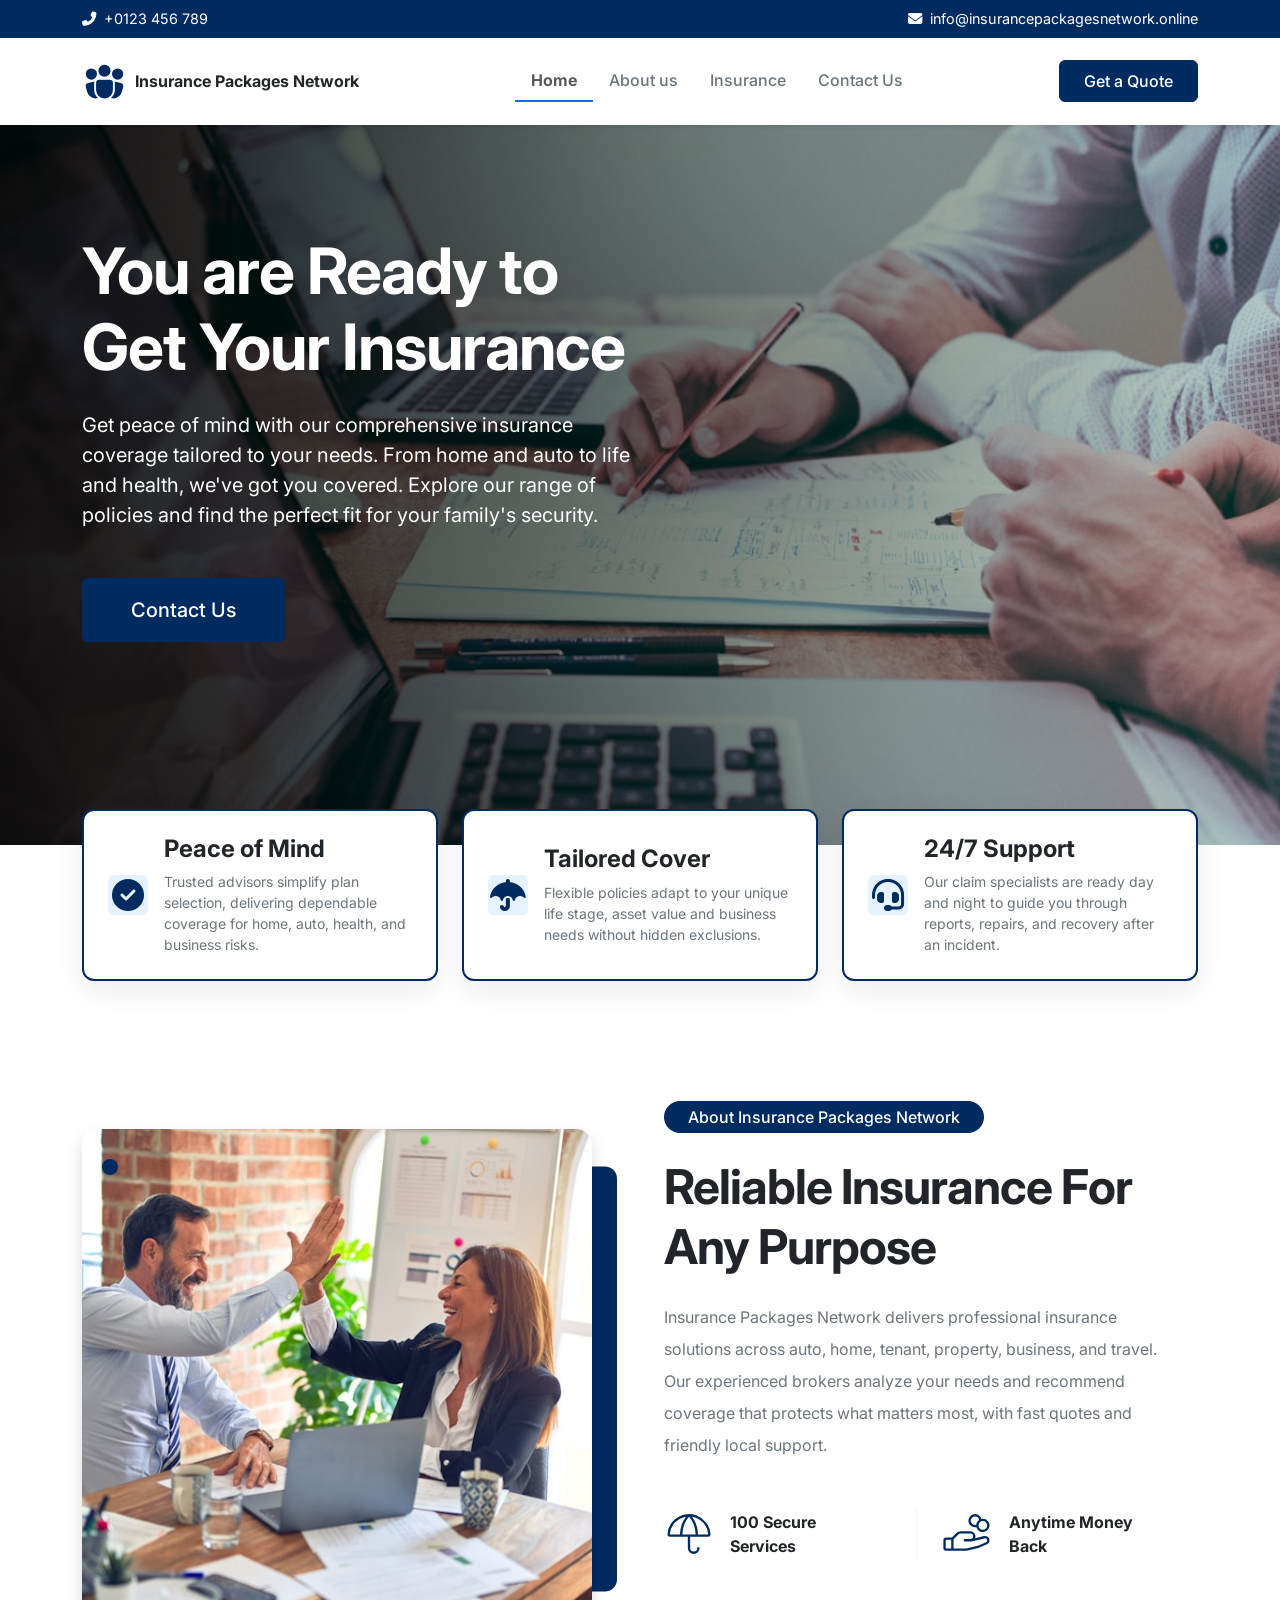
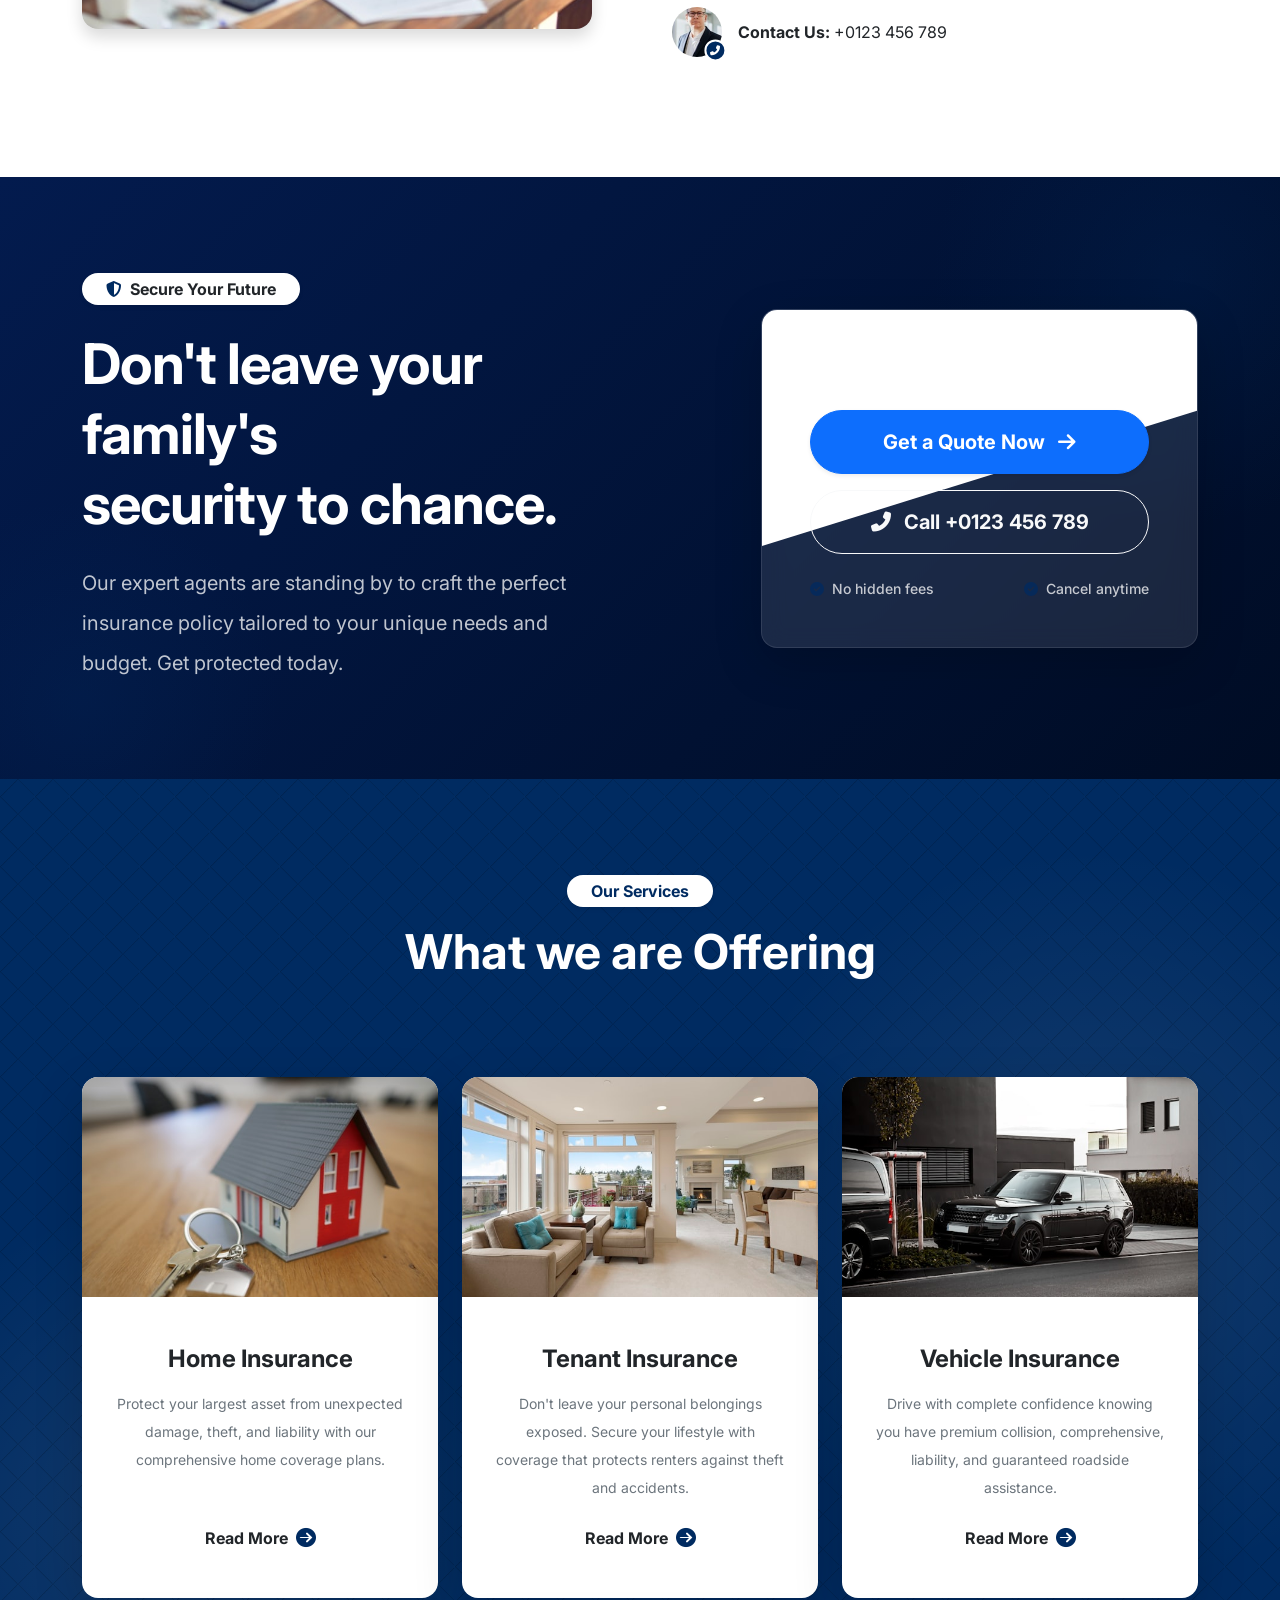
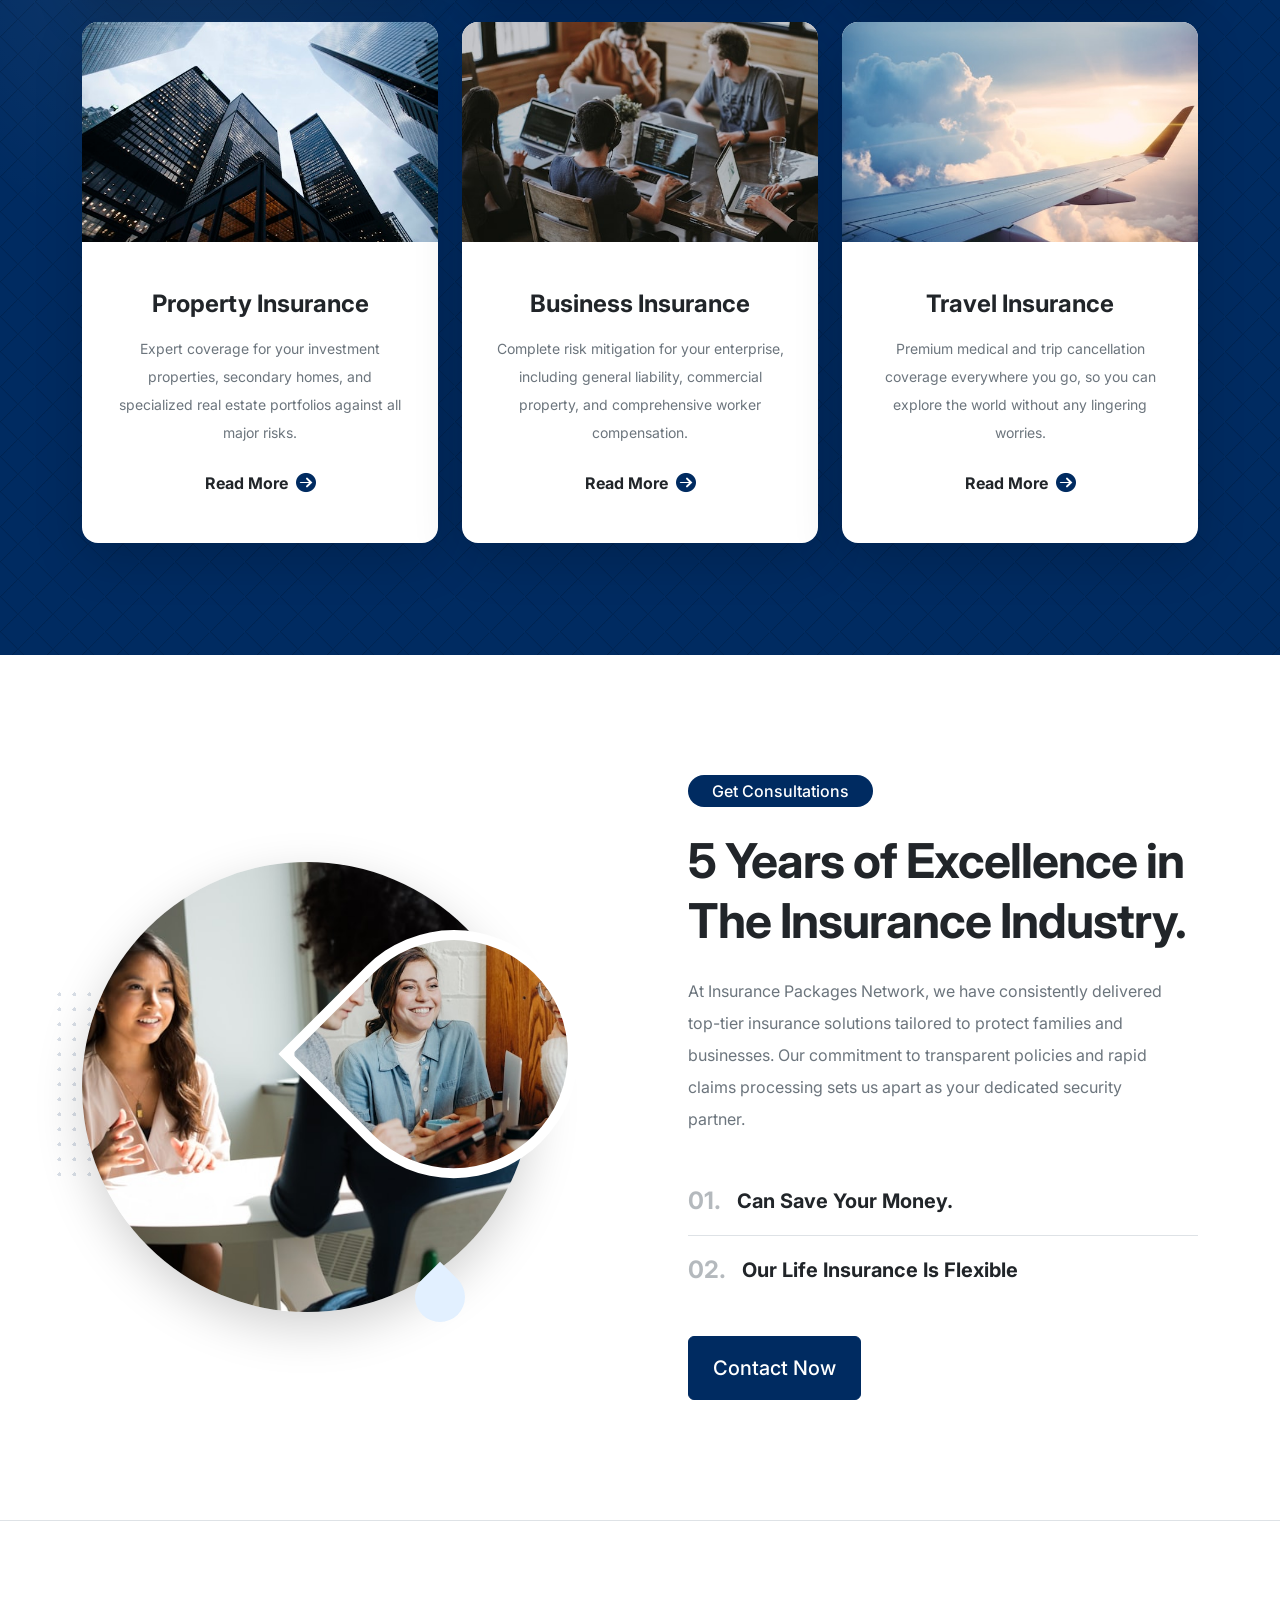
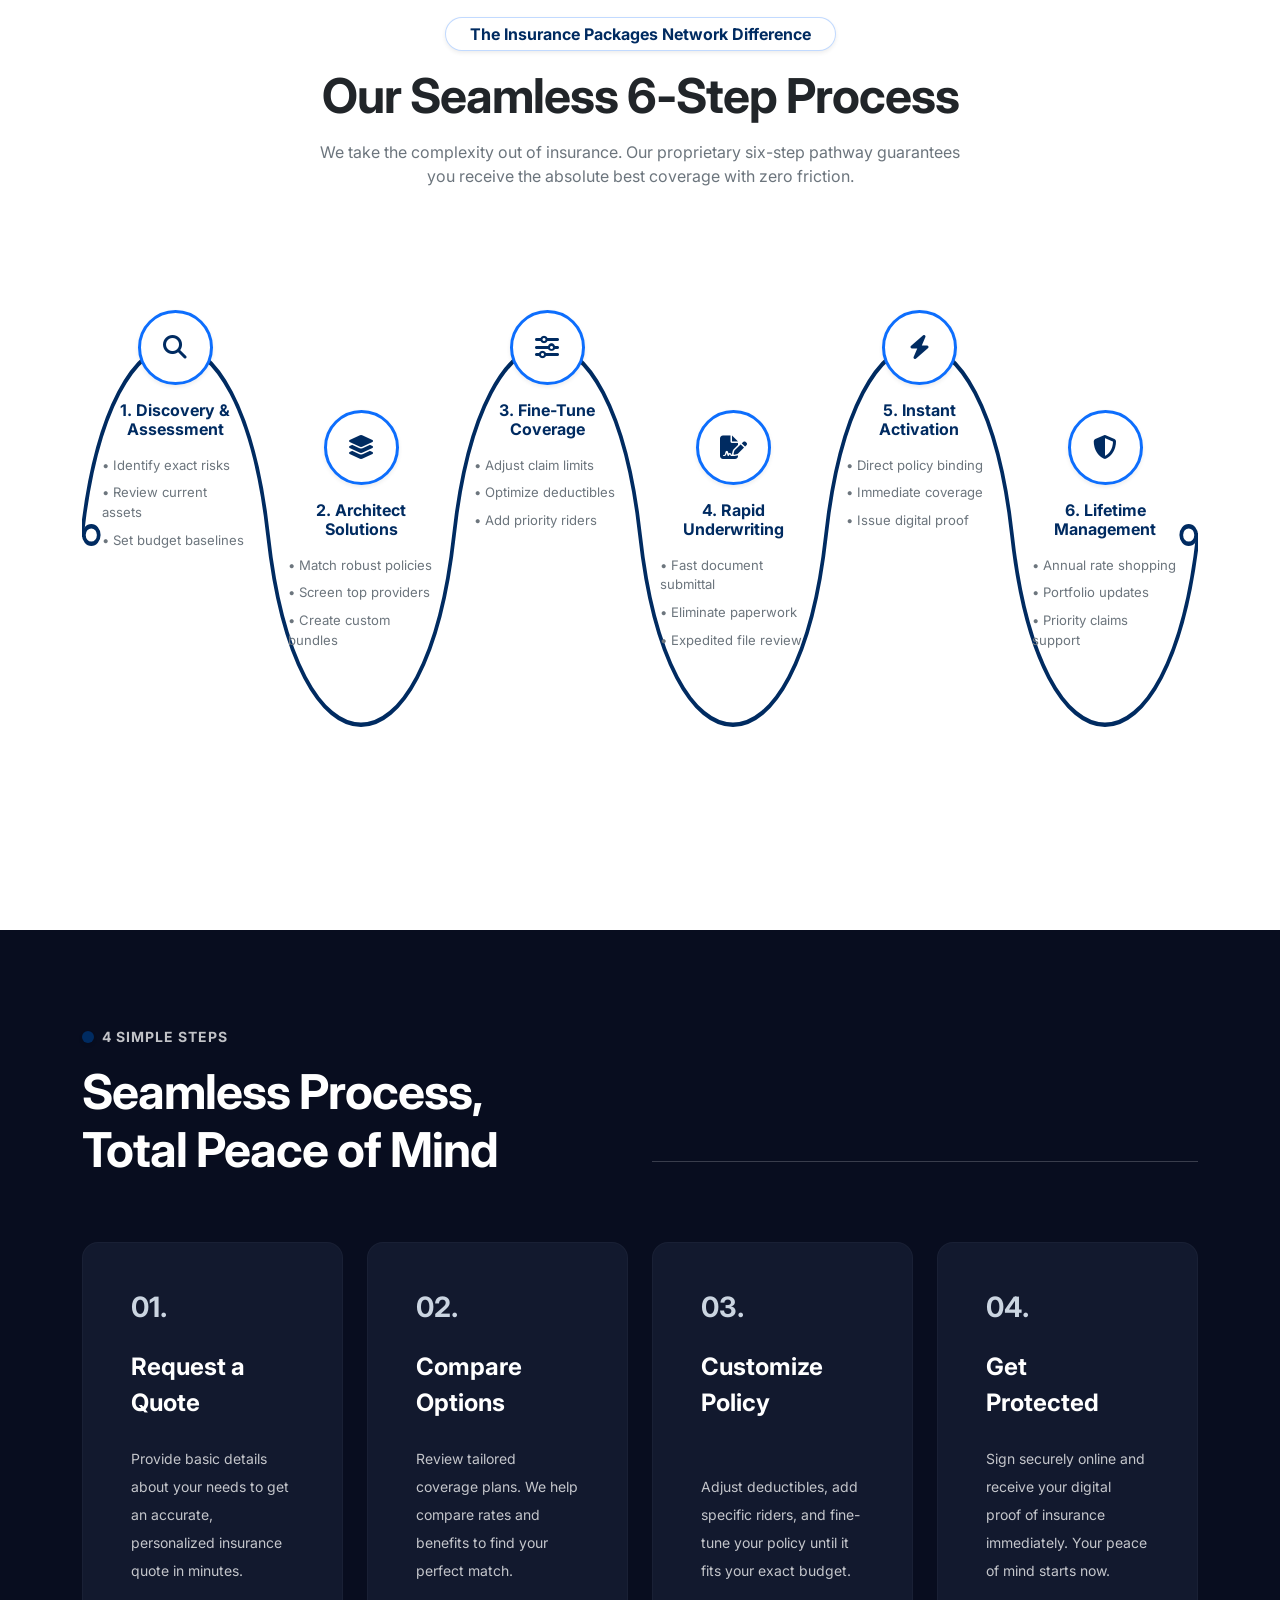
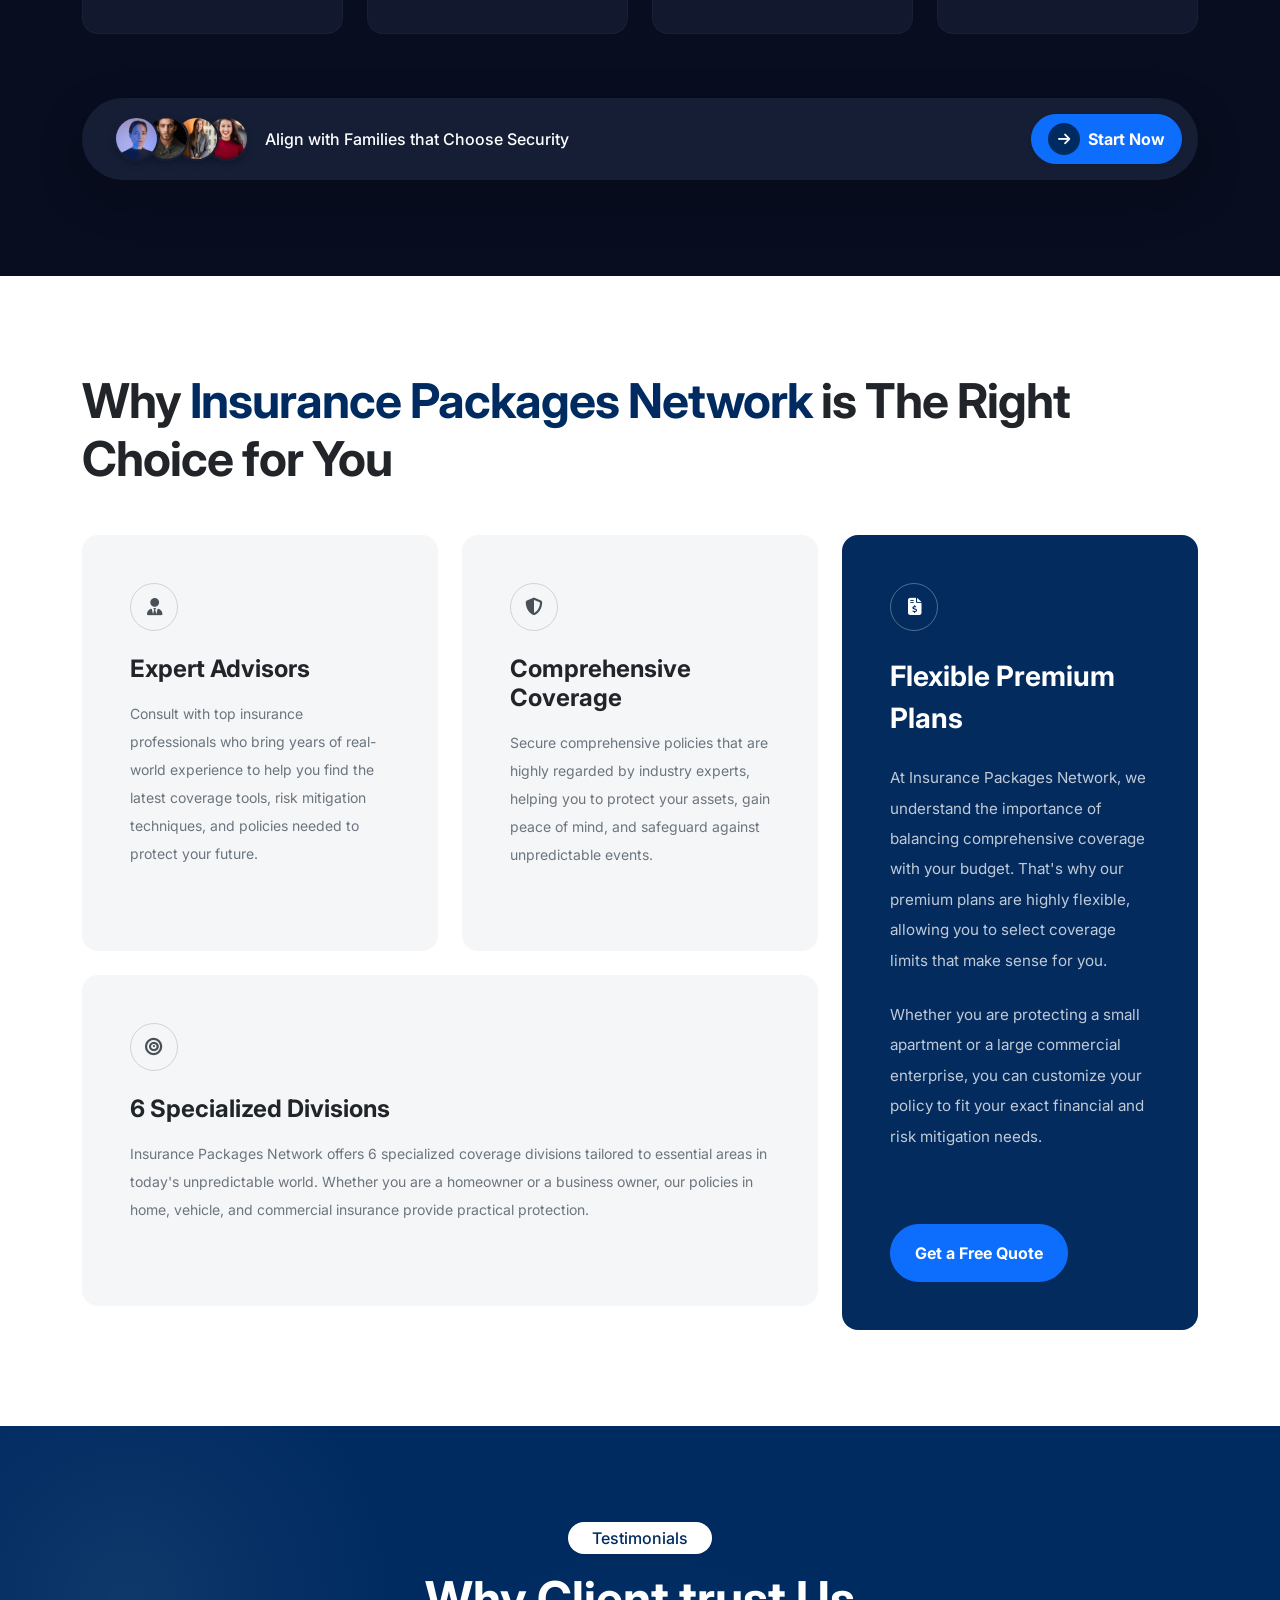
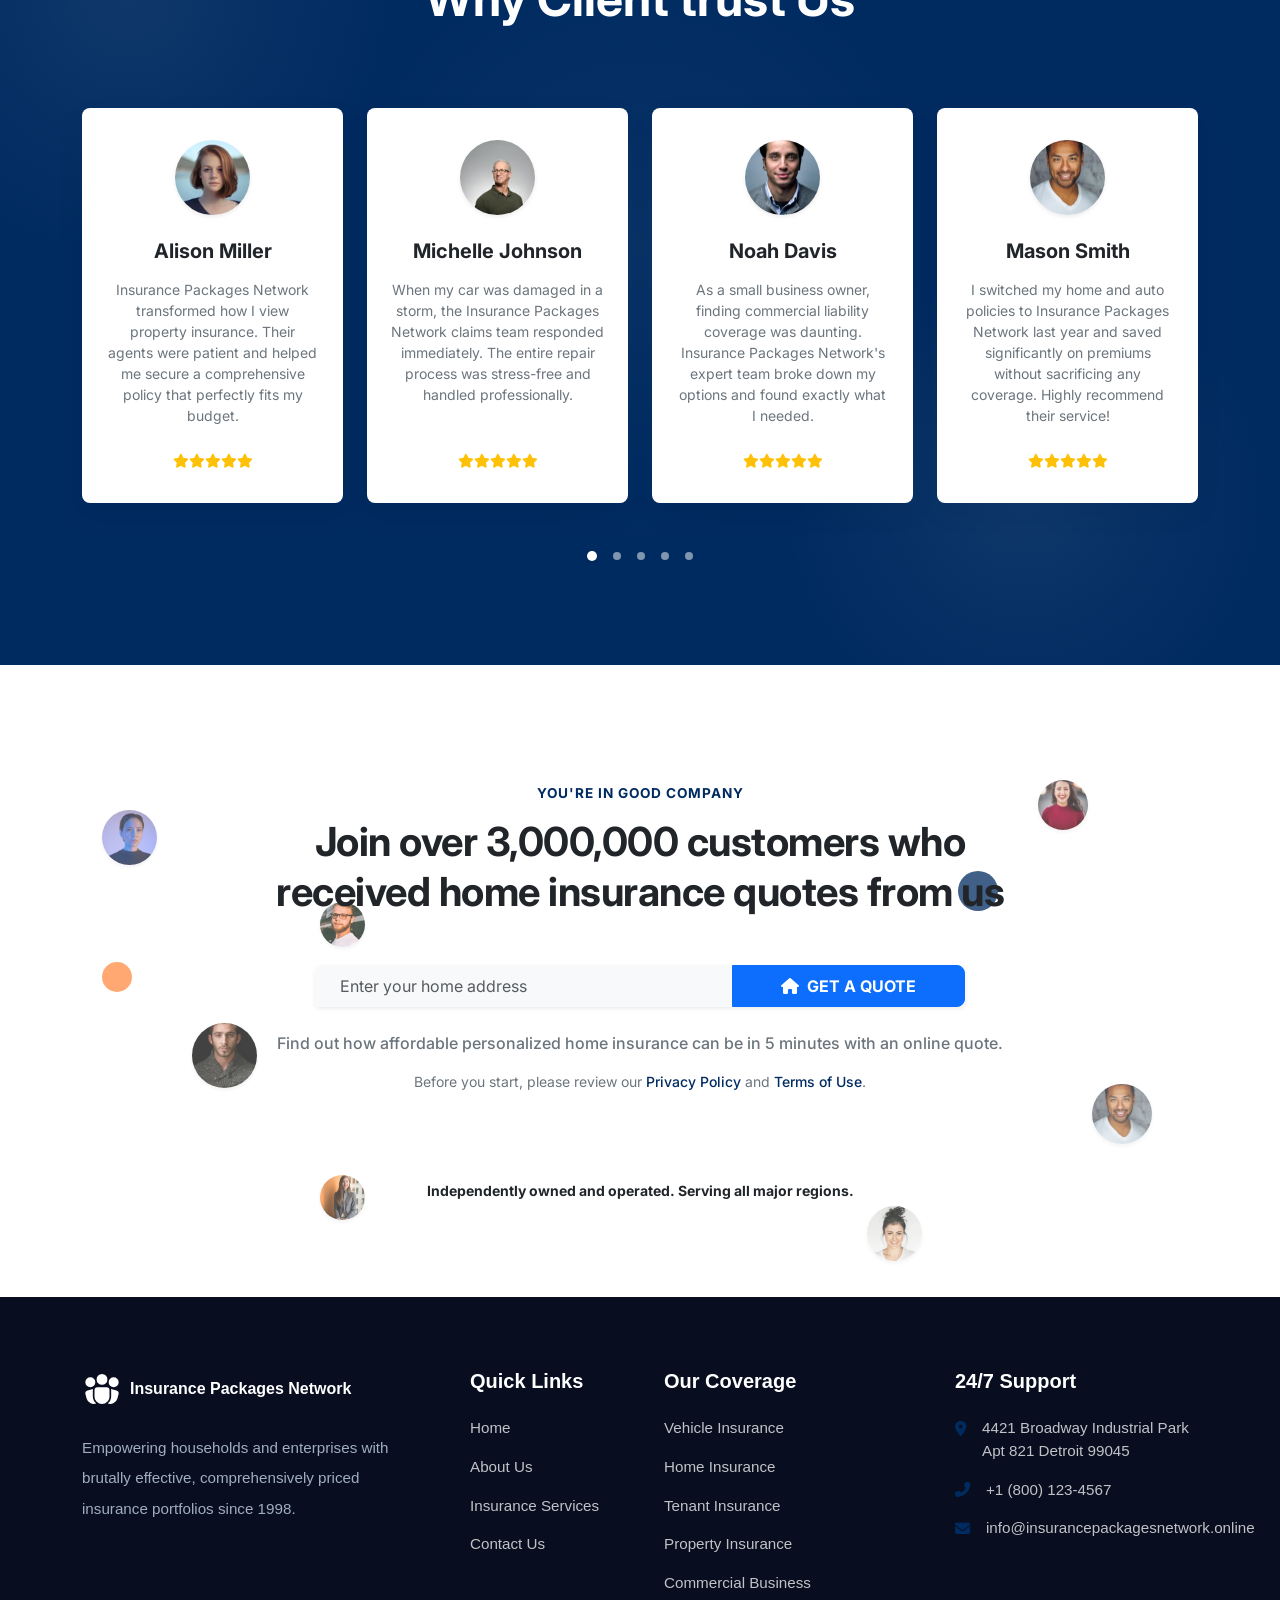
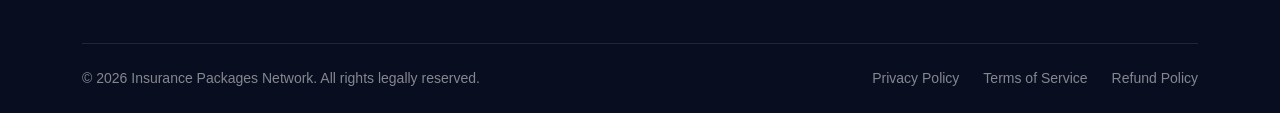
==== commit a8fa6bdd: "-fixes" ====
--- a/index.html
+++ b/index.html
@@ -4,7 +4,7 @@
 <head>
     <meta charset="UTF-8">
     <meta name="viewport" content="width=device-width, initial-scale=1.0">
-    <title>Insurance Package Network</title>
+    <title>Insurance Packages Network</title>
     <!-- Bootstrap CSS -->
     <link href="https://cdn.jsdelivr.net/npm/bootstrap@5.3.0/dist/css/bootstrap.min.css" rel="stylesheet">
     <!-- Font Awesome -->
@@ -25,7 +25,7 @@
                 
             </div>
             <div class="social-icons">
-                <span class="text-white"><i class="fas fa-envelope me-2 text-white"></i>info@domain.com</span>
+                <span class="text-white"><i class="fas fa-envelope me-2 text-white"></i>info@insurancepackagesnetwork.online</span>
             </div>
         </div>
     </div>
@@ -40,7 +40,7 @@
                         width="45" height="45" alt="Logo">
                 </div>
                 <div>
-                    <span class="fw-bold fs-6 fs-md-4 d-block lh-1 text-dark">Insurance Package Network</span>
+                    <span class="fw-bold fs-6 fs-md-4 d-block lh-1 text-dark">Insurance Packages Network</span>
                    
                 </div>
             </a>
@@ -143,10 +143,10 @@
                 </div>
                 <!-- Content Column -->
                 <div class="col-lg-6 ps-lg-4">
-                    <span class="badge badge-custom px-4 py-2 mb-4 rounded-pill fw-medium fs-6">About Insurance Package Network</span>
+                    <span class="badge badge-custom px-4 py-2 mb-4 rounded-pill fw-medium fs-6">About Insurance Packages Network</span>
                     <h2 class="display-5 fw-bold mb-4 text-dark lh-sm" style="letter-spacing: -1px;">Reliable Insurance
                         For<br>Any Purpose</h2>
-                    <p class="text-secondary mb-5 fs-6 lh-lg pe-lg-4">Insurance Package Network delivers professional insurance solutions across auto, home, tenant, property, business, and travel. Our experienced brokers analyze your needs and recommend coverage that protects what matters most, with fast quotes and friendly local support.</p>
+                    <p class="text-secondary mb-5 fs-6 lh-lg pe-lg-4">Insurance Packages Network delivers professional insurance solutions across auto, home, tenant, property, business, and travel. Our experienced brokers analyze your needs and recommend coverage that protects what matters most, with fast quotes and friendly local support.</p>
 
                     <div class="row mb-5 g-4">
                         <div class="col-sm-6 d-flex align-items-center">
@@ -384,7 +384,7 @@
                         Consultations</span>
                     <h2 class="display-5 fw-bold mb-4 text-dark lh-sm" style="letter-spacing: -1px;">5 Years of
                         Excellence in<br>The Insurance Industry.</h2>
-                    <p class="text-secondary mb-5 fs-6 lh-lg pe-lg-4">At Insurance Package Network, we have consistently delivered top-tier insurance solutions tailored to protect families and businesses. Our commitment to transparent policies and rapid claims processing sets us apart as your dedicated security partner.</p>
+                    <p class="text-secondary mb-5 fs-6 lh-lg pe-lg-4">At Insurance Packages Network, we have consistently delivered top-tier insurance solutions tailored to protect families and businesses. Our commitment to transparent policies and rapid claims processing sets us apart as your dedicated security partner.</p>
 
                     <div class="excellence-list mb-5">
                         <div class="d-flex align-items-center mb-3 pb-3 border-bottom">
@@ -408,7 +408,7 @@
         <div class="container py-5">
             <div class="text-center mb-5 pb-xl-4 flex-column align-items-center d-flex">
                 <span class="badge text-primary px-4 py-2 mb-3 rounded-pill fw-bold fs-6 border border-primary border-opacity-25" style="background-color: var(--primary-color); opacity: 0.1; position: absolute;"></span>
-                <span class="badge text-primary px-4 py-2 mb-3 rounded-pill fw-bold fs-6 border border-primary border-opacity-25 bg-white shadow-sm z-1">The Insurance Package Network Difference</span>
+                <span class="badge text-primary px-4 py-2 mb-3 rounded-pill fw-bold fs-6 border border-primary border-opacity-25 bg-white shadow-sm z-1">The Insurance Packages Network Difference</span>
                 <h2 class="display-5 fw-bold text-dark mb-3" style="letter-spacing: -1px;">Our Seamless 6-Step Process</h2>
                 <p class="text-secondary mb-0" style="max-width: 650px;">We take the complexity out of insurance. Our proprietary six-step pathway guarantees you receive the absolute best coverage with zero friction.</p>
             </div>
@@ -643,7 +643,7 @@
         <section class="why-choose-section py-5 bg-white">
             <div class="container py-lg-5">
                 <div class="mb-5 text-center text-md-start">
-                    <h2 class="display-5 fw-bold text-dark" style="letter-spacing: -1px;">Why <span class="text-primary">Insurance Package Network</span> is The Right Choice for You</h2>
+                    <h2 class="display-5 fw-bold text-dark" style="letter-spacing: -1px;">Why <span class="text-primary">Insurance Packages Network</span> is The Right Choice for You</h2>
                 </div>
                 
                 <div class="row g-4">
@@ -677,7 +677,7 @@
                                         <i class="fas fa-bullseye"></i>
                                     </div>
                                     <h4 class="fw-bold mb-3 text-dark">6 Specialized Divisions</h4>
-                                    <p class="text-secondary mb-0 lh-lg small">Insurance Package Network offers 6 specialized coverage divisions tailored to essential areas in today's unpredictable world. Whether you are a homeowner or a business owner, our policies in home, vehicle, and commercial insurance provide practical protection.</p>
+                                    <p class="text-secondary mb-0 lh-lg small">Insurance Packages Network offers 6 specialized coverage divisions tailored to essential areas in today's unpredictable world. Whether you are a homeowner or a business owner, our policies in home, vehicle, and commercial insurance provide practical protection.</p>
                                 </div>
                             </div>
                         </div>
@@ -691,7 +691,7 @@
                             </div>
                             <h3 class="fw-bold mb-4 lh-base text-white">Flexible Premium<br>Plans</h3>
                             
-                            <p class="text-white opacity-75 mb-4 lh-lg" style="font-size: 0.95rem;">At Insurance Package Network, we understand the importance of balancing comprehensive coverage with your budget. That's why our premium plans are highly flexible, allowing you to select coverage limits that make sense for you.</p>
+                            <p class="text-white opacity-75 mb-4 lh-lg" style="font-size: 0.95rem;">At Insurance Packages Network, we understand the importance of balancing comprehensive coverage with your budget. That's why our premium plans are highly flexible, allowing you to select coverage limits that make sense for you.</p>
                             
                             <p class="text-white opacity-75 mb-5 lh-lg" style="font-size: 0.95rem;">Whether you are protecting a small apartment or a large commercial enterprise, you can customize your policy to fit your exact financial and risk mitigation needs.</p>
                             
@@ -726,7 +726,7 @@
                                     alt="Alison" class="rounded-circle object-fit-cover shadow-sm testimonial-avatar">
                             </div>
                             <h5 class="fw-bold mb-3 text-dark">Alison Miller</h5>
-                            <p class="text-secondary small mb-4 lh-base">Insurance Package Network transformed how I view property insurance. Their agents were patient and helped me secure a comprehensive policy that perfectly fits my budget.
+                            <p class="text-secondary small mb-4 lh-base">Insurance Packages Network transformed how I view property insurance. Their agents were patient and helped me secure a comprehensive policy that perfectly fits my budget.
                             </p>
                             <div class="text-warning small mt-auto pb-2">
                                 <i class="fas fa-star"></i><i class="fas fa-star"></i><i class="fas fa-star"></i><i
@@ -742,7 +742,7 @@
                                     alt="Michelle" class="rounded-circle object-fit-cover shadow-sm testimonial-avatar">
                             </div>
                             <h5 class="fw-bold mb-3 text-dark">Michelle Johnson</h5>
-                            <p class="text-secondary small mb-4 lh-base">When my car was damaged in a storm, the Insurance Package Network claims team responded immediately. The entire repair process was stress-free and handled professionally.
+                            <p class="text-secondary small mb-4 lh-base">When my car was damaged in a storm, the Insurance Packages Network claims team responded immediately. The entire repair process was stress-free and handled professionally.
                             </p>
                             <div class="text-warning small mt-auto pb-2">
                                 <i class="fas fa-star"></i><i class="fas fa-star"></i><i class="fas fa-star"></i><i
@@ -758,7 +758,7 @@
                                     alt="Noah" class="rounded-circle object-fit-cover shadow-sm testimonial-avatar">
                             </div>
                             <h5 class="fw-bold mb-3 text-dark">Noah Davis</h5>
-                            <p class="text-secondary small mb-4 lh-base">As a small business owner, finding commercial liability coverage was daunting. Insurance Package Network's expert team broke down my options and found exactly what I needed.
+                            <p class="text-secondary small mb-4 lh-base">As a small business owner, finding commercial liability coverage was daunting. Insurance Packages Network's expert team broke down my options and found exactly what I needed.
                             </p>
                             <div class="text-warning small mt-auto pb-2">
                                 <i class="fas fa-star"></i><i class="fas fa-star"></i><i class="fas fa-star"></i><i
@@ -774,7 +774,7 @@
                                     alt="Mason" class="rounded-circle object-fit-cover shadow-sm testimonial-avatar">
                             </div>
                             <h5 class="fw-bold mb-3 text-dark">Mason Smith</h5>
-                            <p class="text-secondary small mb-4 lh-base">I switched my home and auto policies to Insurance Package Network last year and saved significantly on premiums without sacrificing any coverage. Highly recommend their service!
+                            <p class="text-secondary small mb-4 lh-base">I switched my home and auto policies to Insurance Packages Network last year and saved significantly on premiums without sacrificing any coverage. Highly recommend their service!
                             </p>
                             <div class="text-warning small mt-auto pb-2">
                                 <i class="fas fa-star"></i><i class="fas fa-star"></i><i class="fas fa-star"></i><i
@@ -826,7 +826,7 @@
             </div>
             
             <p class="mb-3 fw-medium text-secondary">Find out how affordable personalized home insurance can be in 5 minutes with an online quote.</p>
-            <p class="small text-secondary mb-5 pb-4">Before you start, please review our <a href="#" class="text-primary text-decoration-none fw-medium">Privacy Policy</a> and <a href="#" class="text-primary text-decoration-none fw-medium">Terms of Use</a>.</p>
+            <p class="small text-secondary mb-5 pb-4">Before you start, please review our <a href="privacy-policy.html" class="text-primary text-decoration-none fw-medium">Privacy Policy</a> and <a href="terms-of-service.html" class="text-primary text-decoration-none fw-medium">Terms of Use</a>.</p>
             
             <div class="mt-5 pt-3">
                 <p class="small text-dark fw-bold mb-0">Independently owned and operated. Serving all major regions.</p>
@@ -847,7 +847,7 @@
                             <img src="assets/images/img_001.svg" width="40" height="40" alt="Logo" style="filter: brightness(0) invert(1);">
                         </div>
                         <div>
-                            <span class="fw-bold fs-6 fs-md-4 d-block lh-1 text-white" style="font-family: 'Manrope', sans-serif;">Insurance Package Network</span>
+                            <span class="fw-bold fs-6 fs-md-4 d-block lh-1 text-white" style="font-family: 'Manrope', sans-serif;">Insurance Packages Network</span>
                          
                         </div>
                     </a>
@@ -893,7 +893,7 @@
                         </li>
                         <li class="d-flex align-items-center gap-3">
                             <i class="fas fa-envelope text-primary"></i>
-                            <a href="mailto:quotes@insurancepackagenetwork.com" class="text-decoration-none text-white opacity-75 hover-primary transition-all">quotes@insurancepackagenetwork.com</a>
+                            <a href="mailto:info@insurancepackagesnetwork.online" class="text-decoration-none text-white opacity-75 hover-primary transition-all">info@insurancepackagesnetwork.online</a>
                         </li>
                     </ul>
                 </div>
@@ -901,10 +901,11 @@
 
             <!-- Bottom Bar -->
             <div class="border-top border-white border-opacity-10 pt-4 d-flex flex-column flex-md-row justify-content-between align-items-center gap-3">
-                <p class="mb-0 text-white opacity-50 small">&copy; 2026 Insurance Package Network. All rights legally reserved.</p>
+                <p class="mb-0 text-white opacity-50 small">&copy; 2026 Insurance Packages Network. All rights legally reserved.</p>
                 <div class="d-flex gap-4 small">
                     <a href="privacy-policy.html" class="text-decoration-none text-white opacity-50 hover-primary transition-all">Privacy Policy</a>
                     <a href="terms-of-service.html" class="text-decoration-none text-white opacity-50 hover-primary transition-all">Terms of Service</a>
+                    <a href="refund-policy.html" class="text-decoration-none text-white opacity-50 hover-primary transition-all">Refund Policy</a>
                 </div>
             </div>
         </div>
@@ -916,3 +917,6 @@
 
 </html>
 
+
+
+
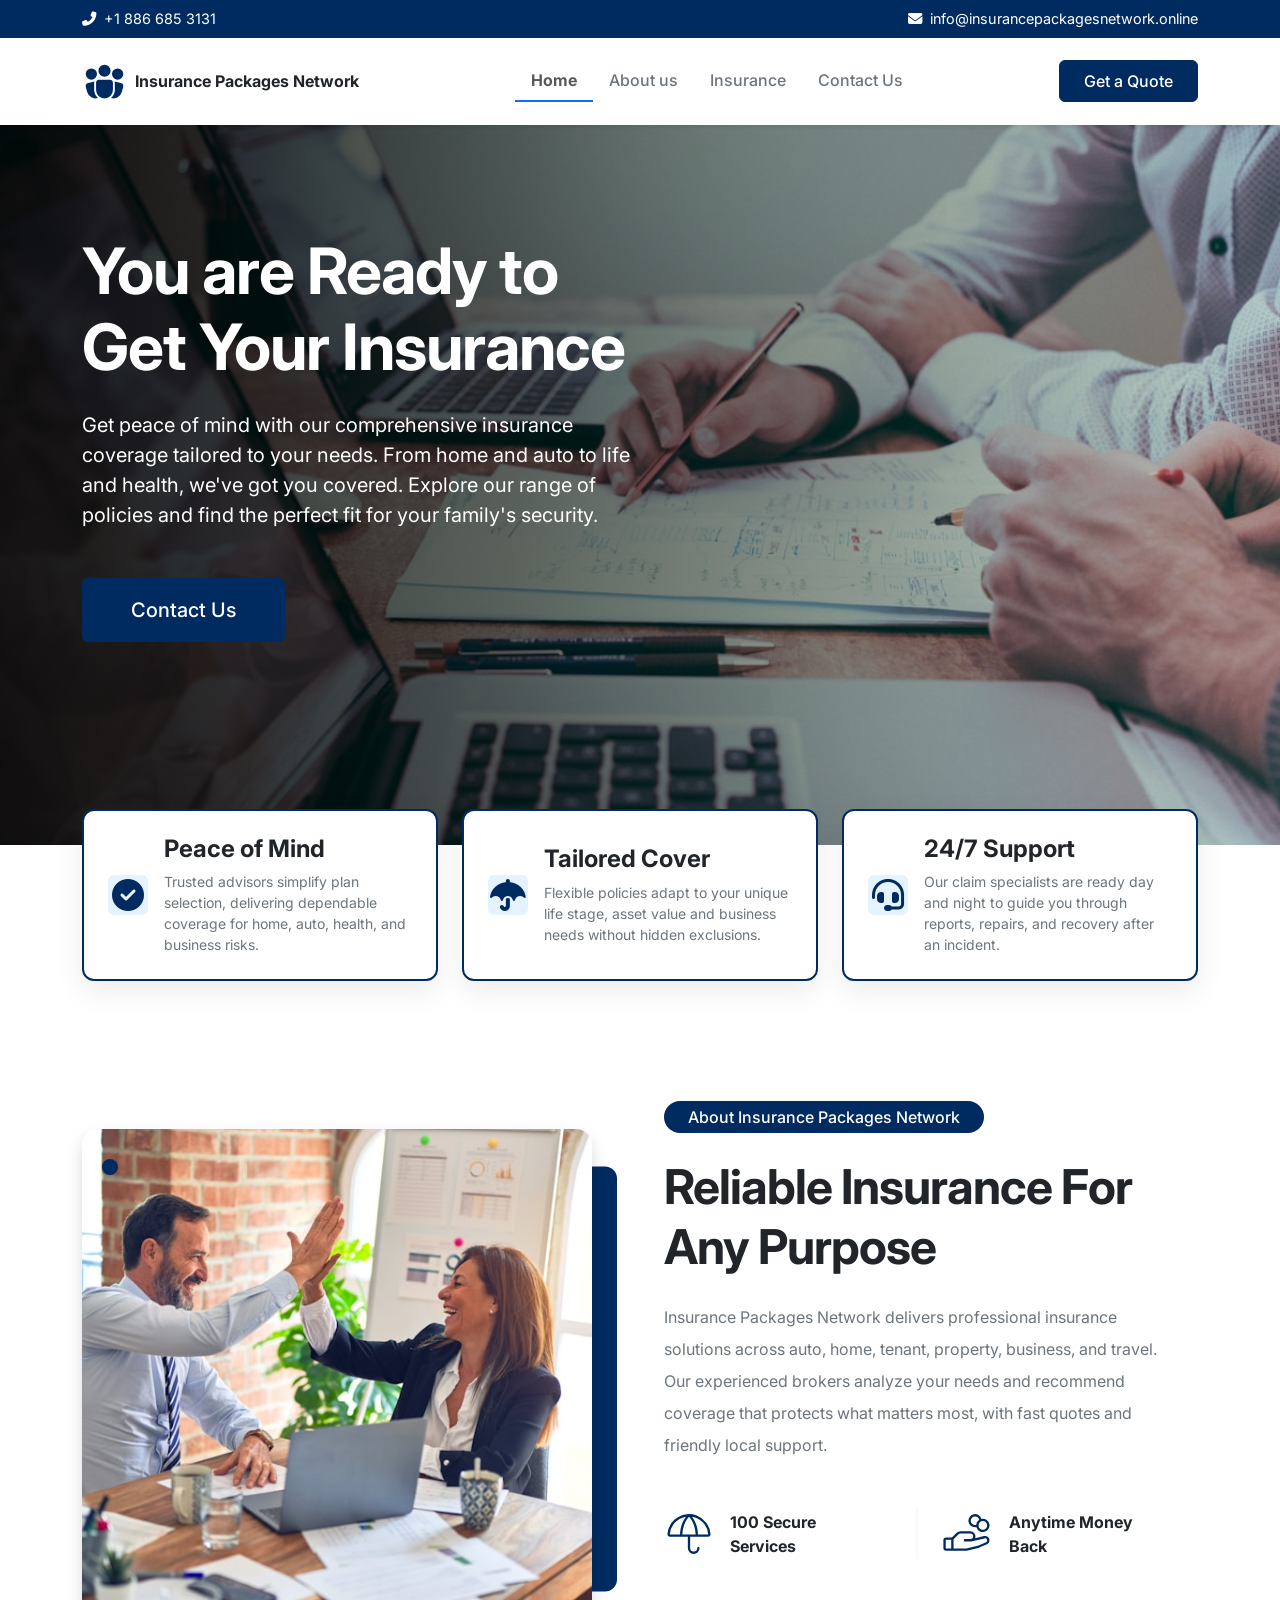
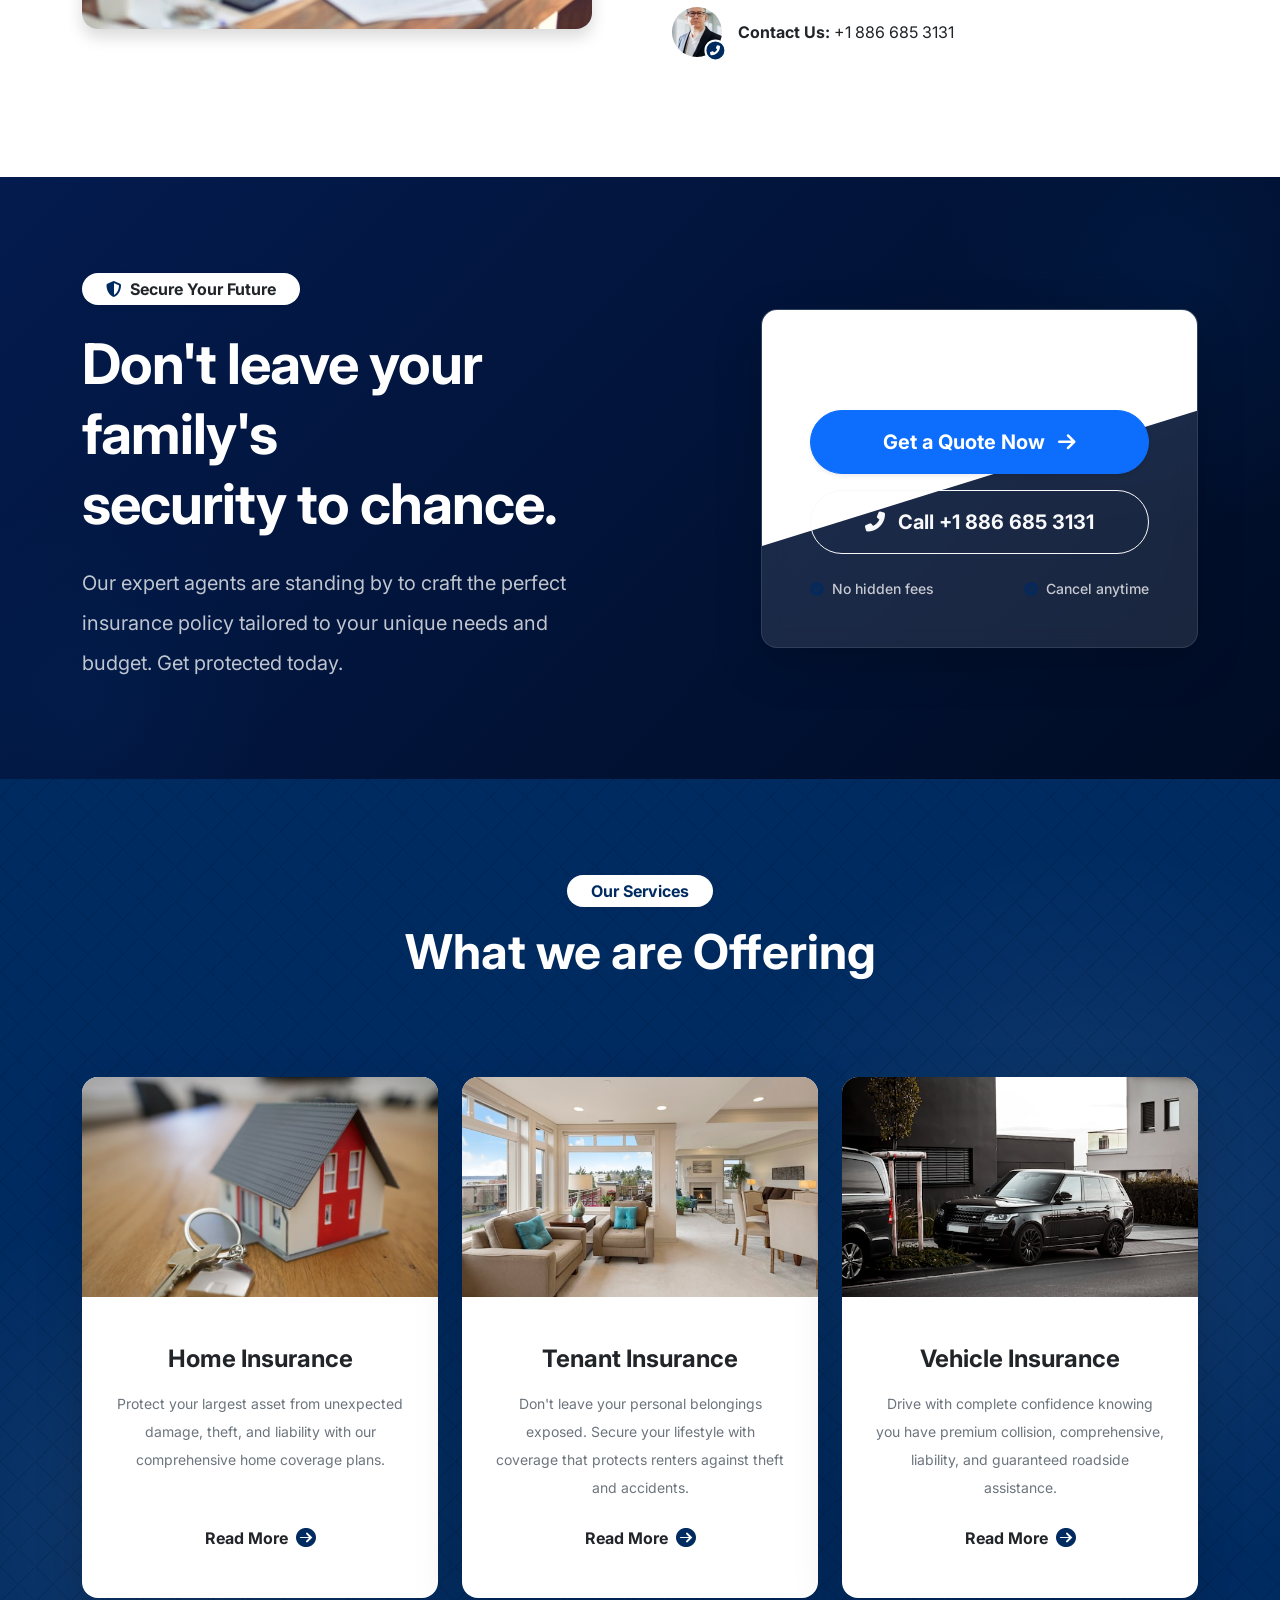
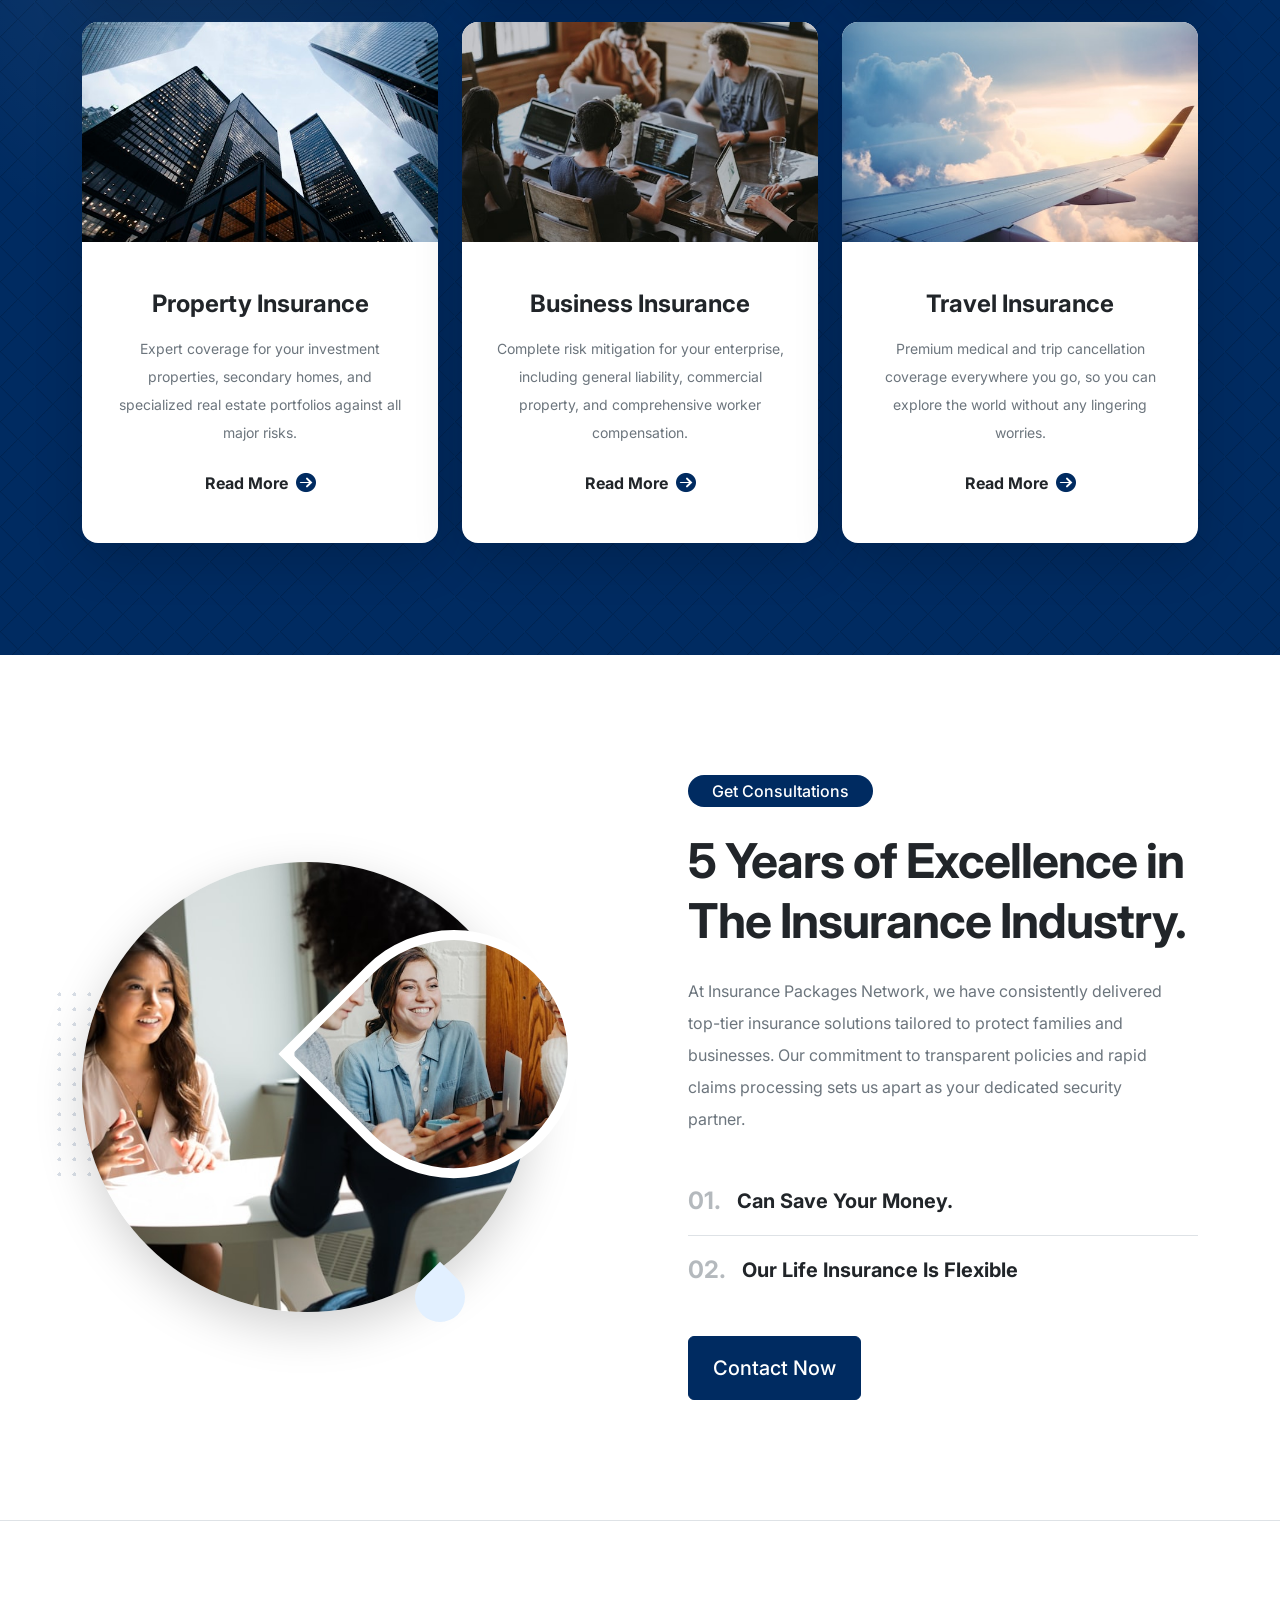
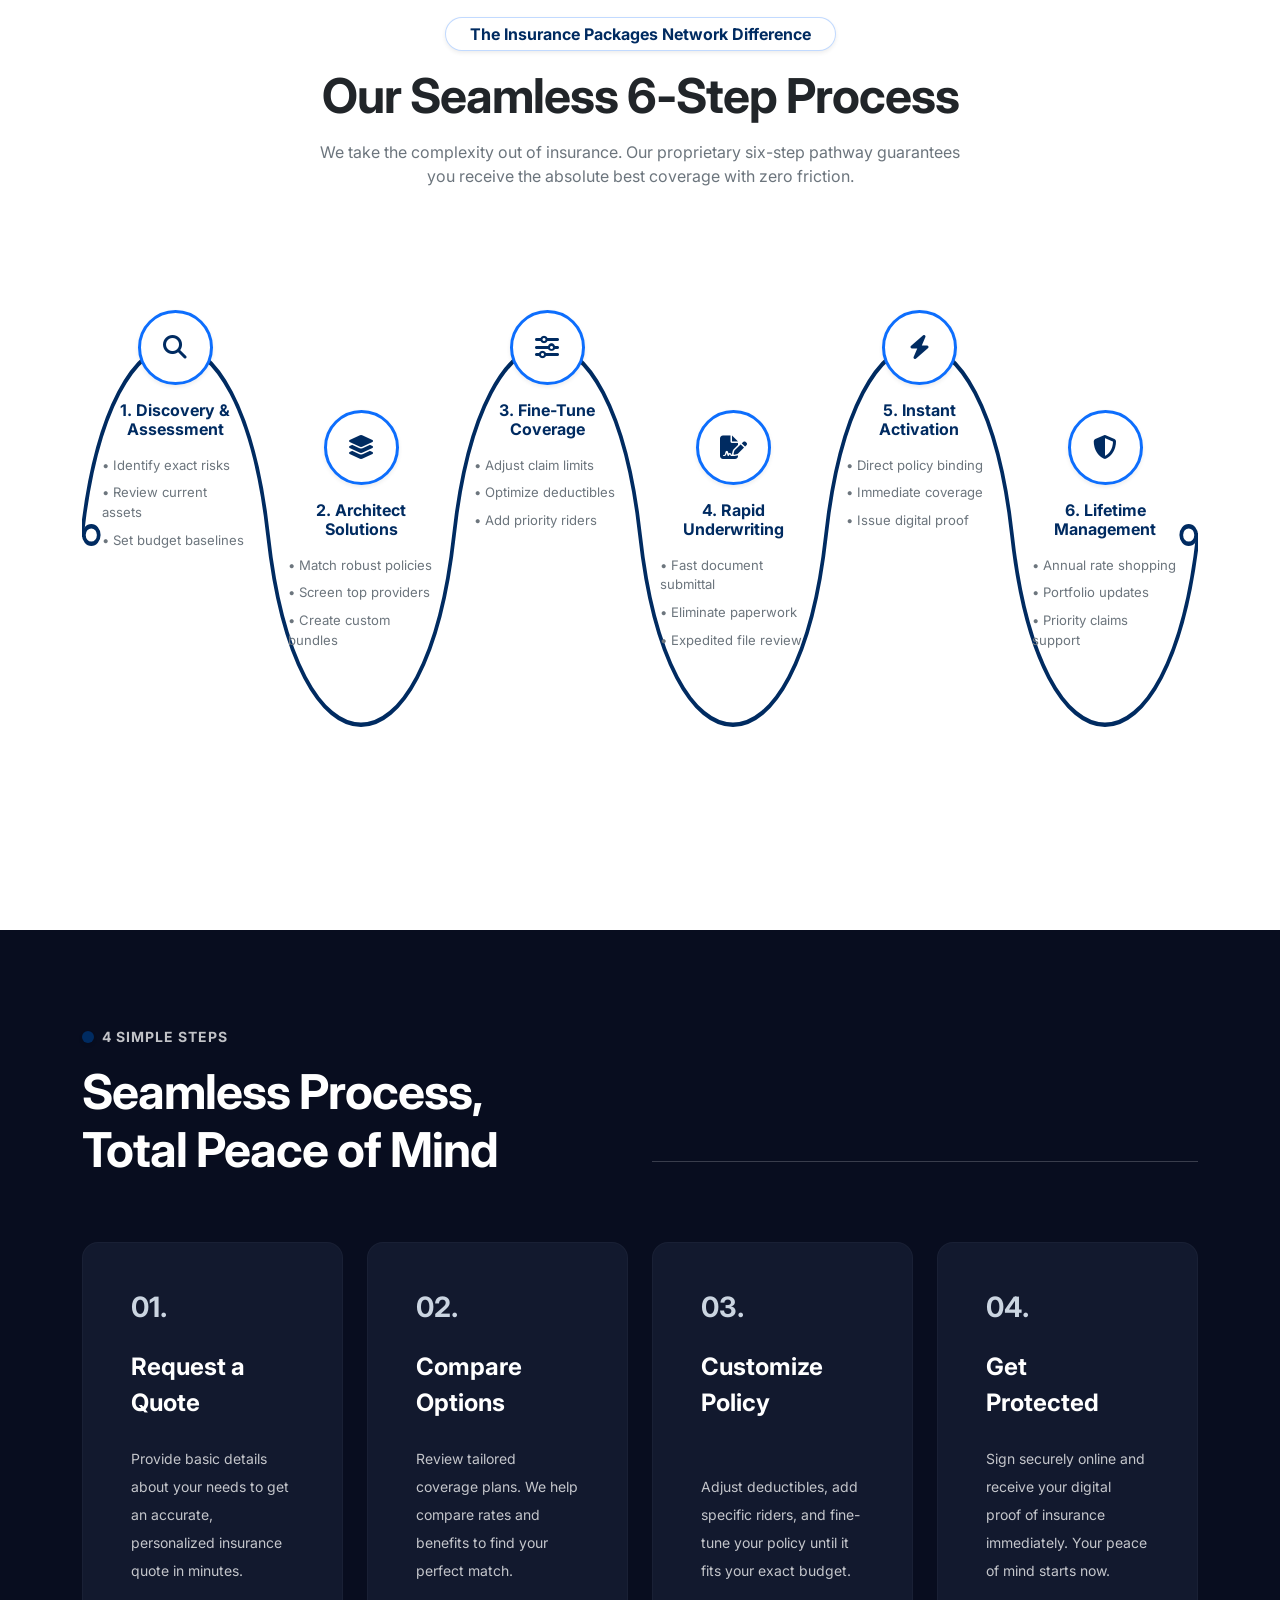
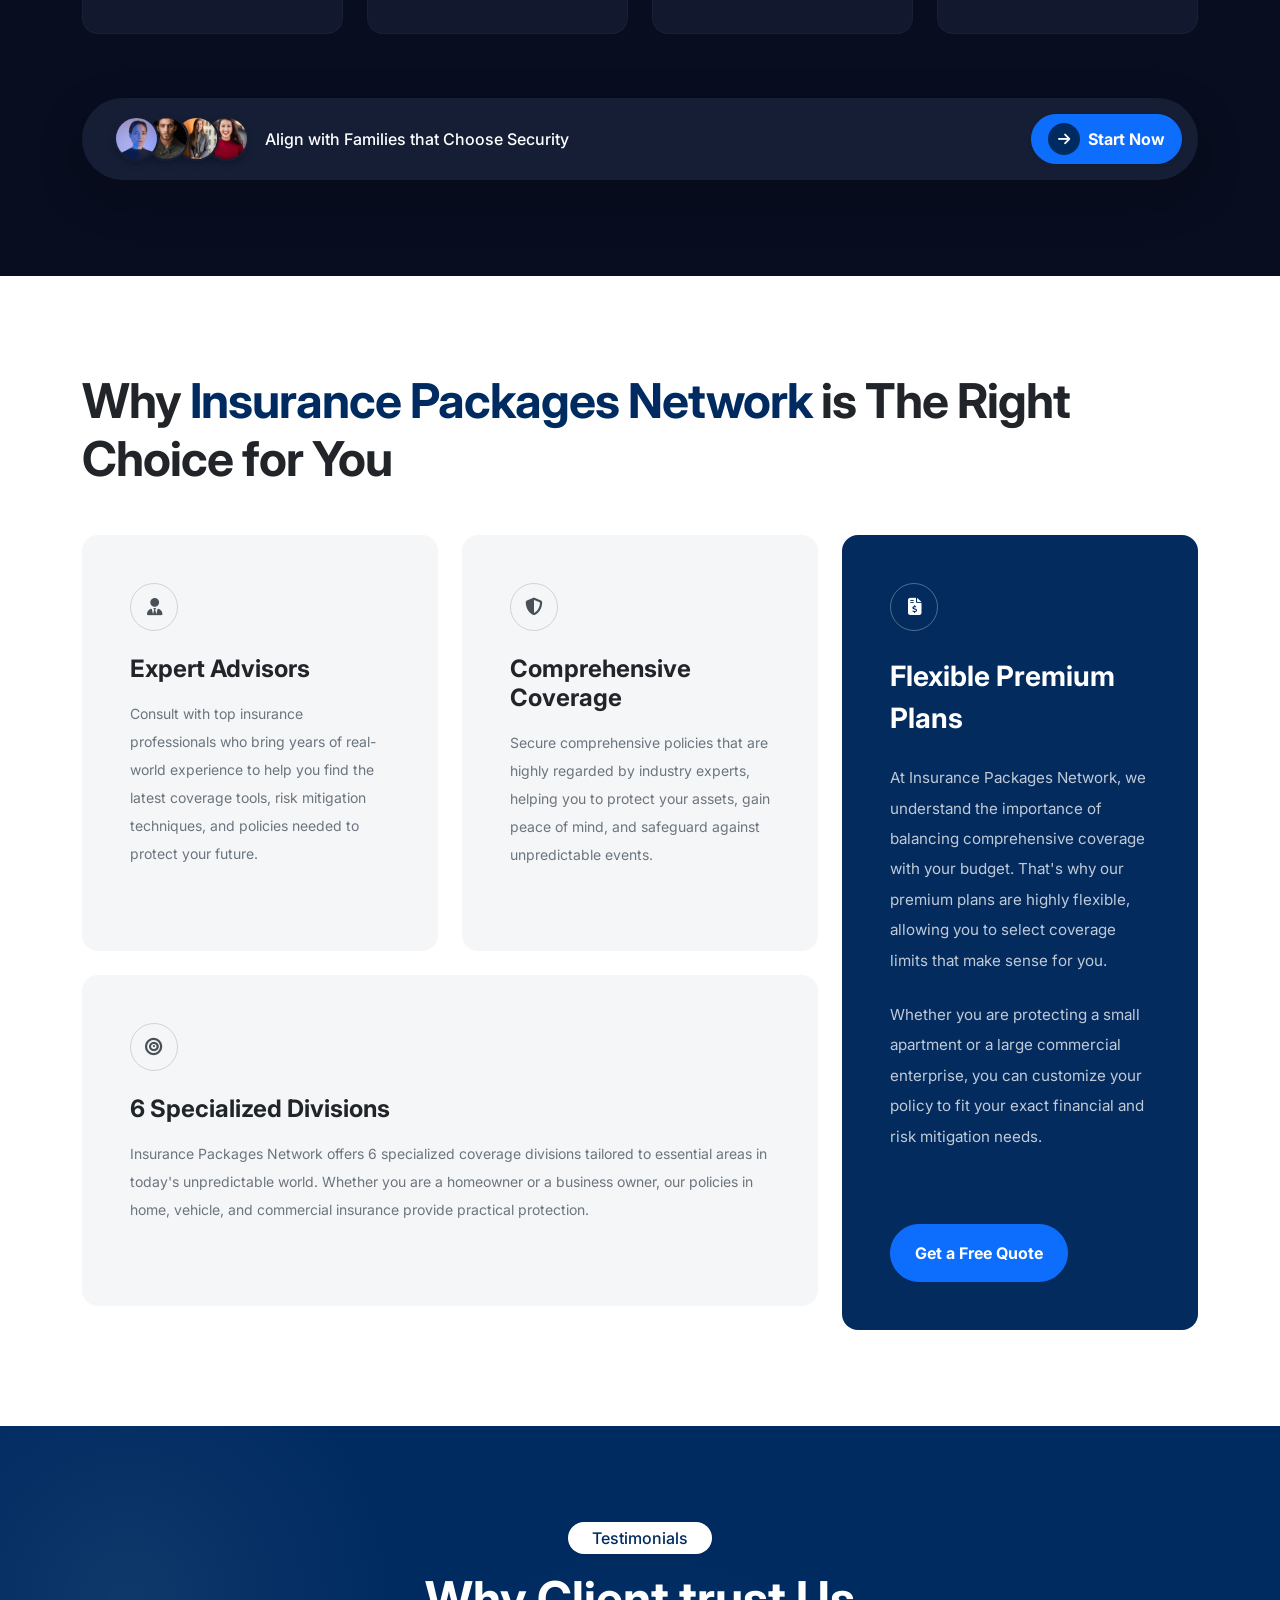
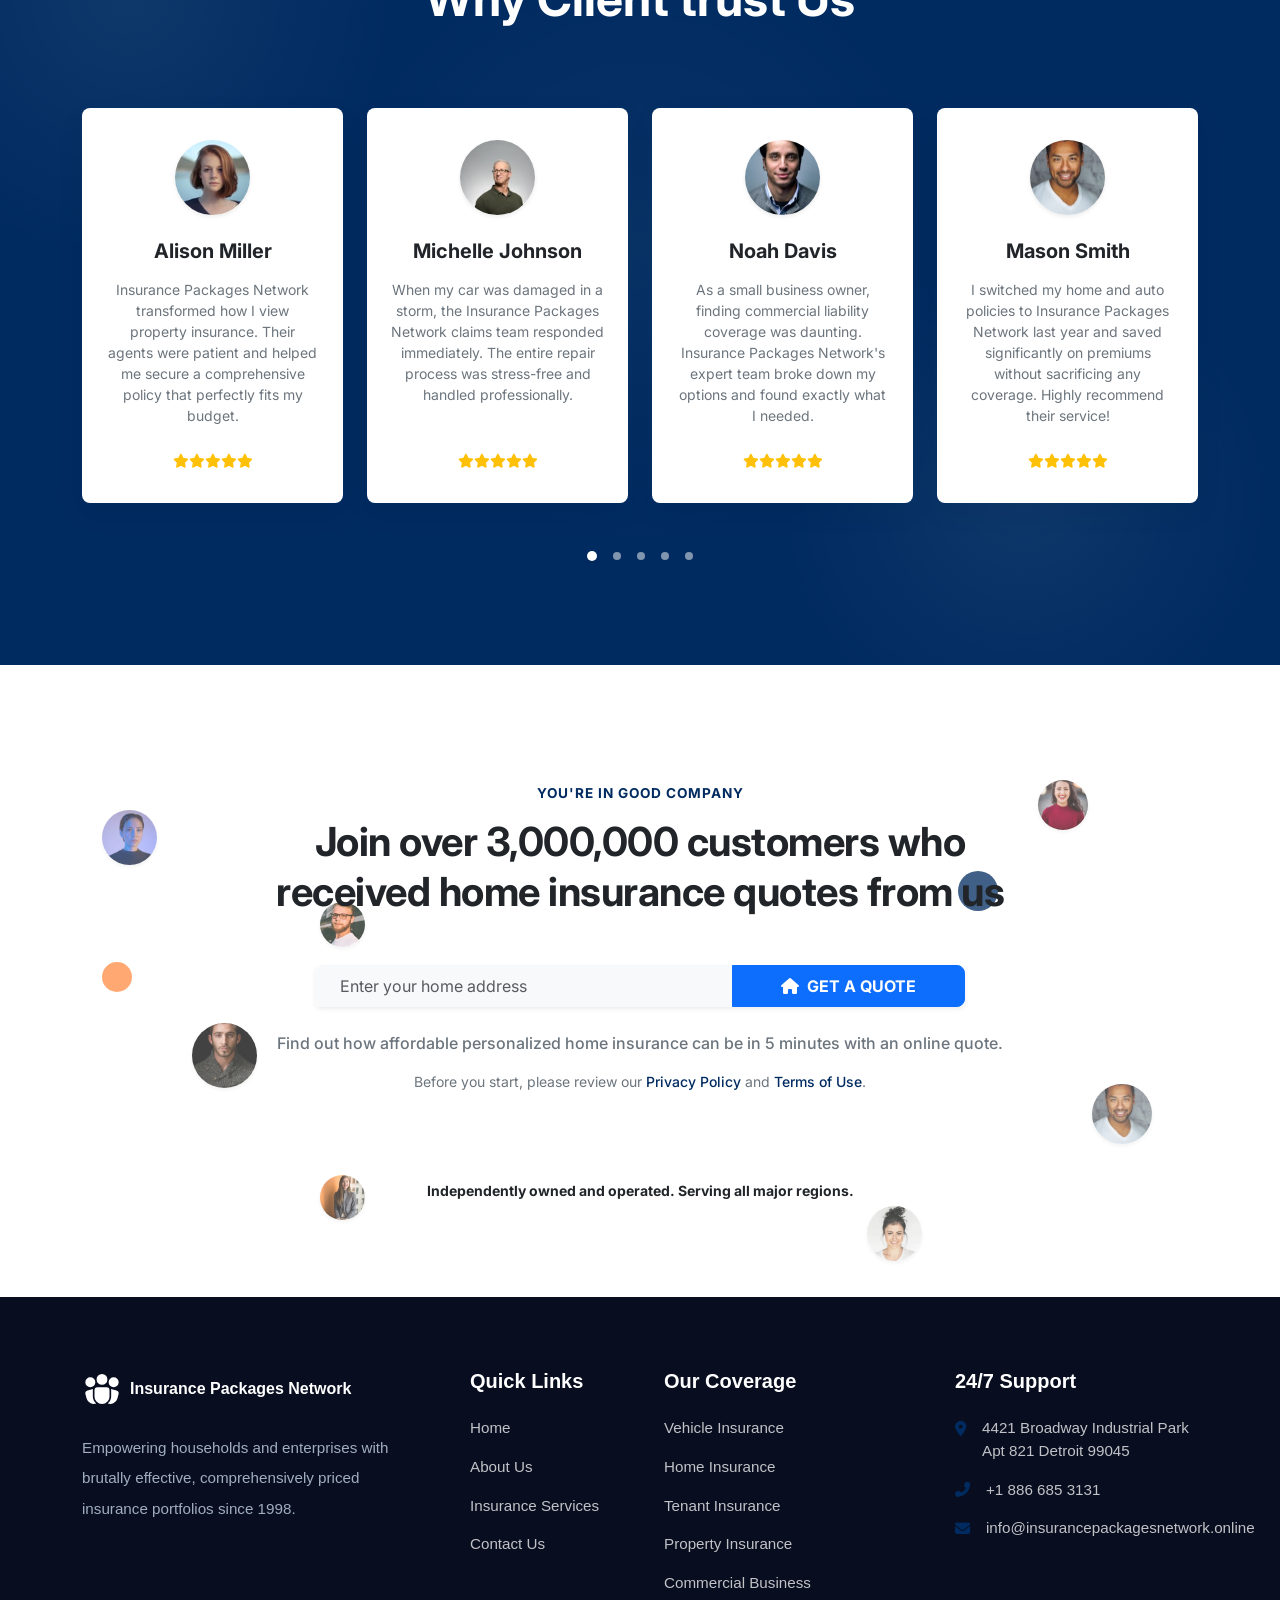
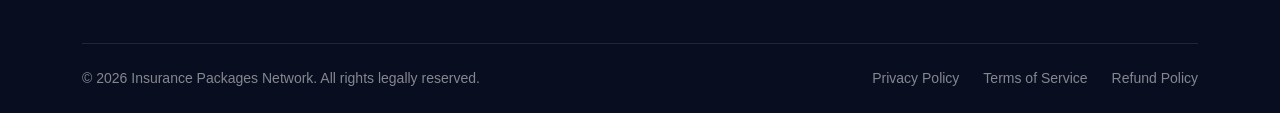
==== commit f81870b3: "fixes" ====
--- a/index.html
+++ b/index.html
@@ -21,7 +21,7 @@
     <div class="topbar position-relative z-3">
         <div class="container d-flex justify-content-between align-items-center py-2">
             <div class="contact-info text-white">
-                <span class="me-4"><i class="fas fa-phone-alt me-2"></i>+0123 456 789</span>
+                <span class="me-4"><i class="fas fa-phone-alt me-2"></i>+1 886 685 3131</span>
                 
             </div>
             <div class="social-icons">
@@ -55,7 +55,7 @@
                
                     <li class="nav-item px-2"><a class="nav-link text-secondary hover-primary transition-all" href="contact-us.html">Contact Us</a></li>
                 </ul>
-                <a href="tel:+0123456789" class="btn btn-primary btn-custom px-4 py-2 fw-medium">Get a Quote</a>
+                <a href="tel+18666853131" class="btn btn-primary btn-custom px-4 py-2 fw-medium">Get a Quote</a>
             </div>
         </div>
     </nav>
@@ -75,7 +75,7 @@
                     <p class="fs-5 mb-5 opacity-90 pe-lg-5 lh-base">Get peace of mind with our comprehensive insurance
                         coverage tailored to your needs. From home and auto to life and health, we've got you covered.
                         Explore our range of policies and find the perfect fit for your family's security.</p>
-                    <a href="tel:+0123456789" class="btn btn-primary btn-custom btn-lg px-5 py-3 fw-medium">Contact Us</a>
+                    <a href="tel+18666853131" class="btn btn-primary btn-custom btn-lg px-5 py-3 fw-medium">Contact Us</a>
                 </div>
             </div>
         </div>
@@ -181,8 +181,7 @@
                                 </span>
                             </div>
                             <div>
-                                <h6 class="fw-bold text-dark mb-0 fs-6">Contact Us: <span class="fw-normal">+0123 456
-                                        789</span></h6>
+                                <h6 class="fw-bold text-dark mb-0 fs-6">Contact Us: <span class="fw-normal">+1 886 685 3131</span></h6>
                             </div>
                         </div>
                     </div>
@@ -217,11 +216,11 @@
                         <div class="position-relative z-1">
                             <h4 class="fw-bold text-white mb-4 text-center text-lg-start">Start your free quote</h4>
                             <div class="d-grid gap-3">
-                                <a href="tel:+0123456789" class="btn btn-primary btn-lg rounded-pill fw-bold py-3 shadow-sm hover-lift">
+                                <a href="tel+18666853131" class="btn btn-primary btn-lg rounded-pill fw-bold py-3 shadow-sm hover-lift">
                                     Get a Quote Now <i class="fas fa-arrow-right ms-2"></i>
                                 </a>
                                 <a href="#" class="btn btn-outline-light btn-lg rounded-pill fw-bold py-3 hover-lift">
-                                    <i class="fas fa-phone-alt me-2"></i> Call +0123 456 789
+                                    <i class="fas fa-phone-alt me-2"></i> Call +1 886 685 3131
                                 </a>
                             </div>
                             <div class="d-flex justify-content-center justify-content-lg-between align-items-center mt-4 gap-3 flex-wrap text-white opacity-75 small fw-medium">
@@ -397,7 +396,7 @@
                         </div>
                     </div>
 
-                    <a href="tel:+0123456789" class="btn btn-primary btn-custom btn-lg px-4 py-3 fw-medium">Contact Now</a>
+                    <a href="tel+18666853131" class="btn btn-primary btn-custom btn-lg px-4 py-3 fw-medium">Contact Now</a>
                 </div>
             </div>
         </div>
@@ -696,7 +695,7 @@
                             <p class="text-white opacity-75 mb-5 lh-lg" style="font-size: 0.95rem;">Whether you are protecting a small apartment or a large commercial enterprise, you can customize your policy to fit your exact financial and risk mitigation needs.</p>
                             
                             <div class="mt-auto pt-4">
-                                <a href="tel:+0123456789" class="btn btn-primary fw-bold rounded-pill px-4 py-3 d-inline-flex align-items-center">
+                                <a href="tel+18666853131" class="btn btn-primary fw-bold rounded-pill px-4 py-3 d-inline-flex align-items-center">
                                     Get a Free Quote
                                 </a>
                             </div>
@@ -889,7 +888,7 @@
                         </li>
                         <li class="d-flex align-items-center gap-3">
                             <i class="fas fa-phone-alt text-primary"></i>
-                            <a href="tel:+18001234567" class="text-decoration-none text-white opacity-75 hover-primary transition-all">+1 (800) 123-4567</a>
+                            <a href="tel:+18866853131" class="text-decoration-none text-white opacity-75 hover-primary transition-all">+1 886 685 3131</a>
                         </li>
                         <li class="d-flex align-items-center gap-3">
                             <i class="fas fa-envelope text-primary"></i>
